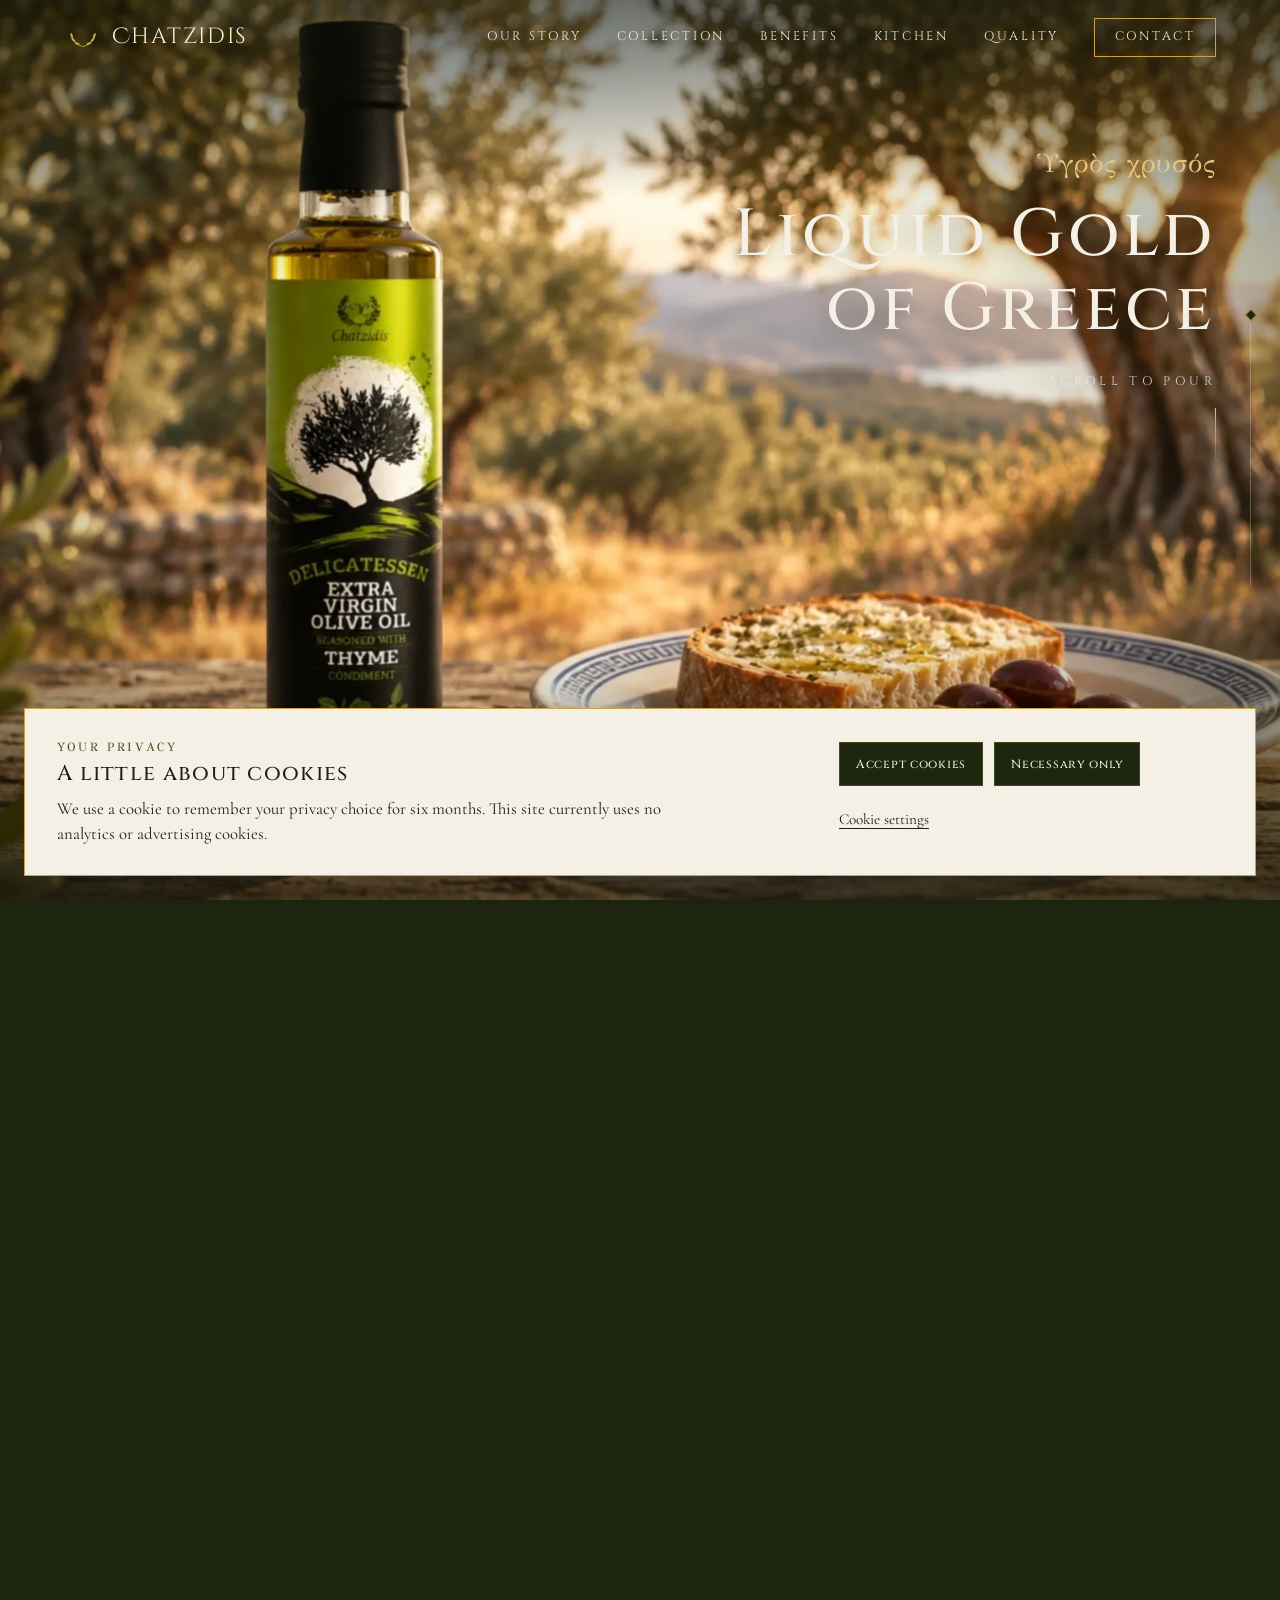
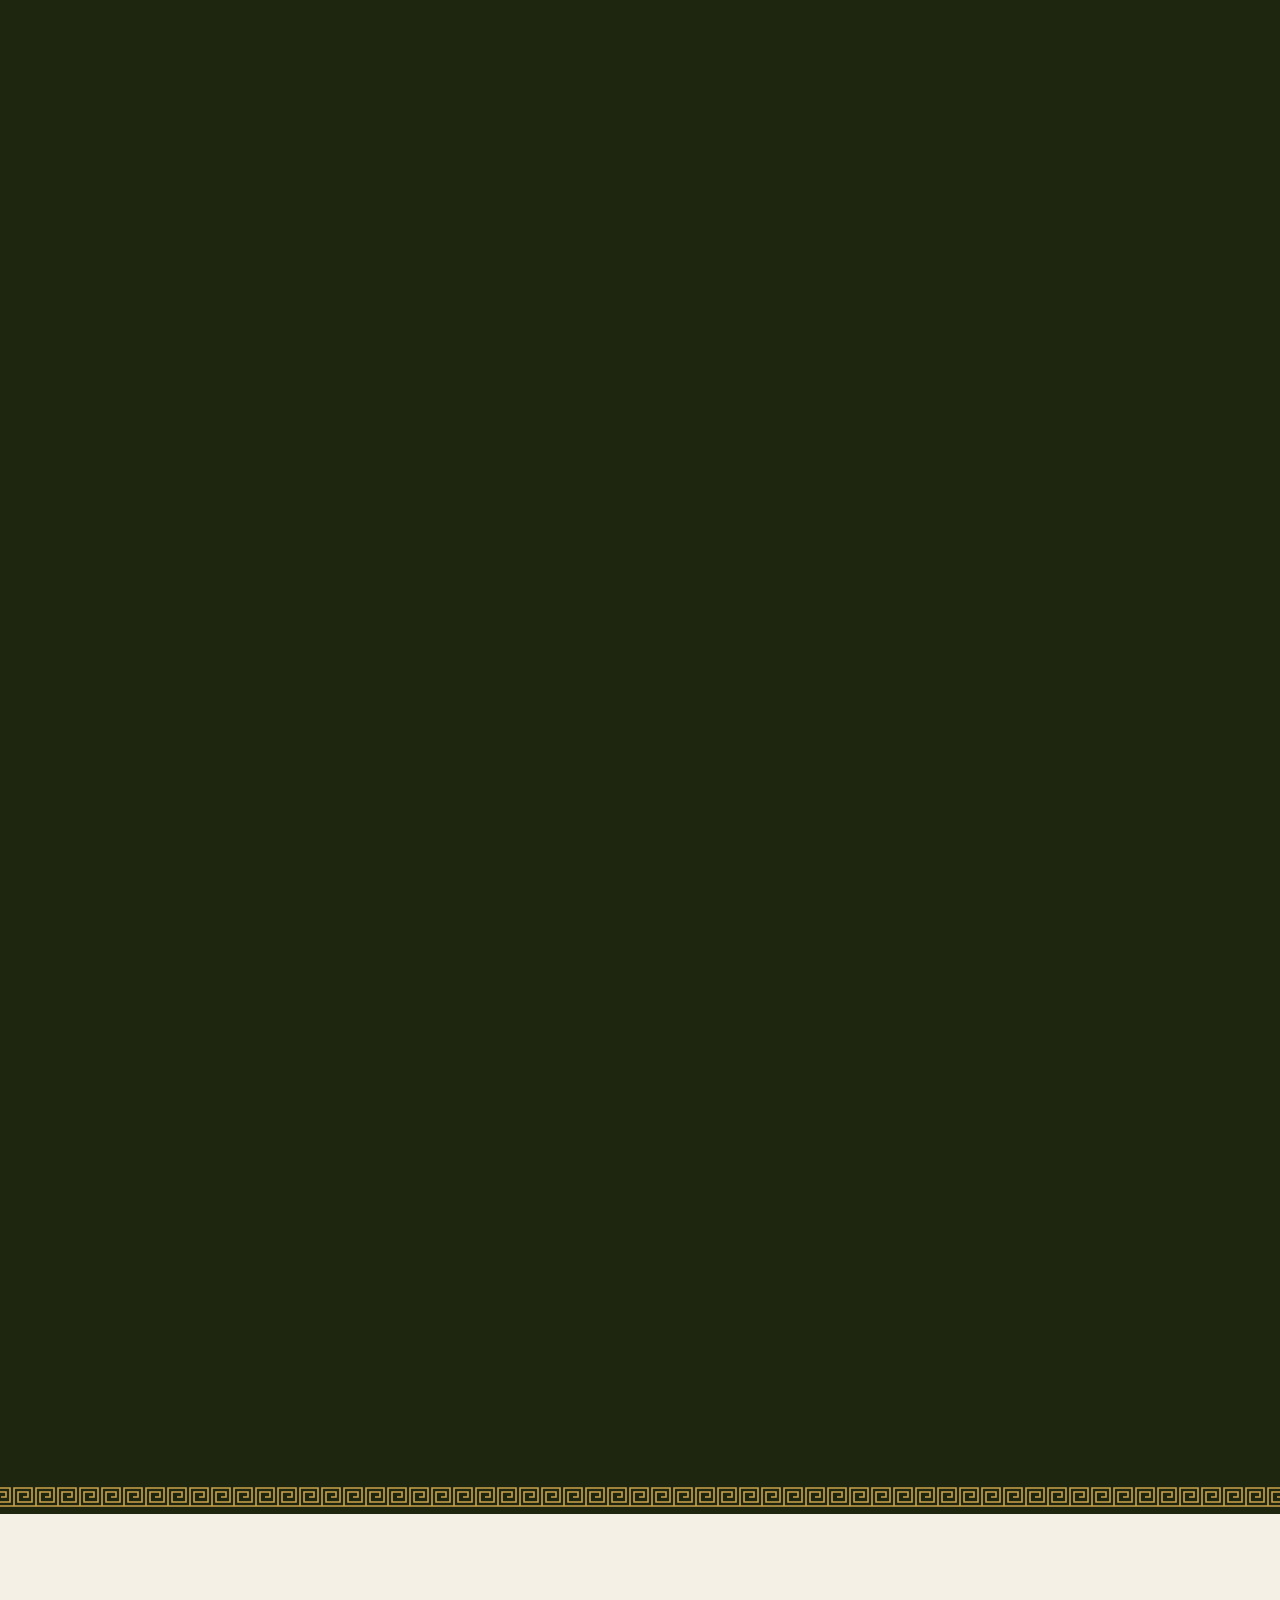
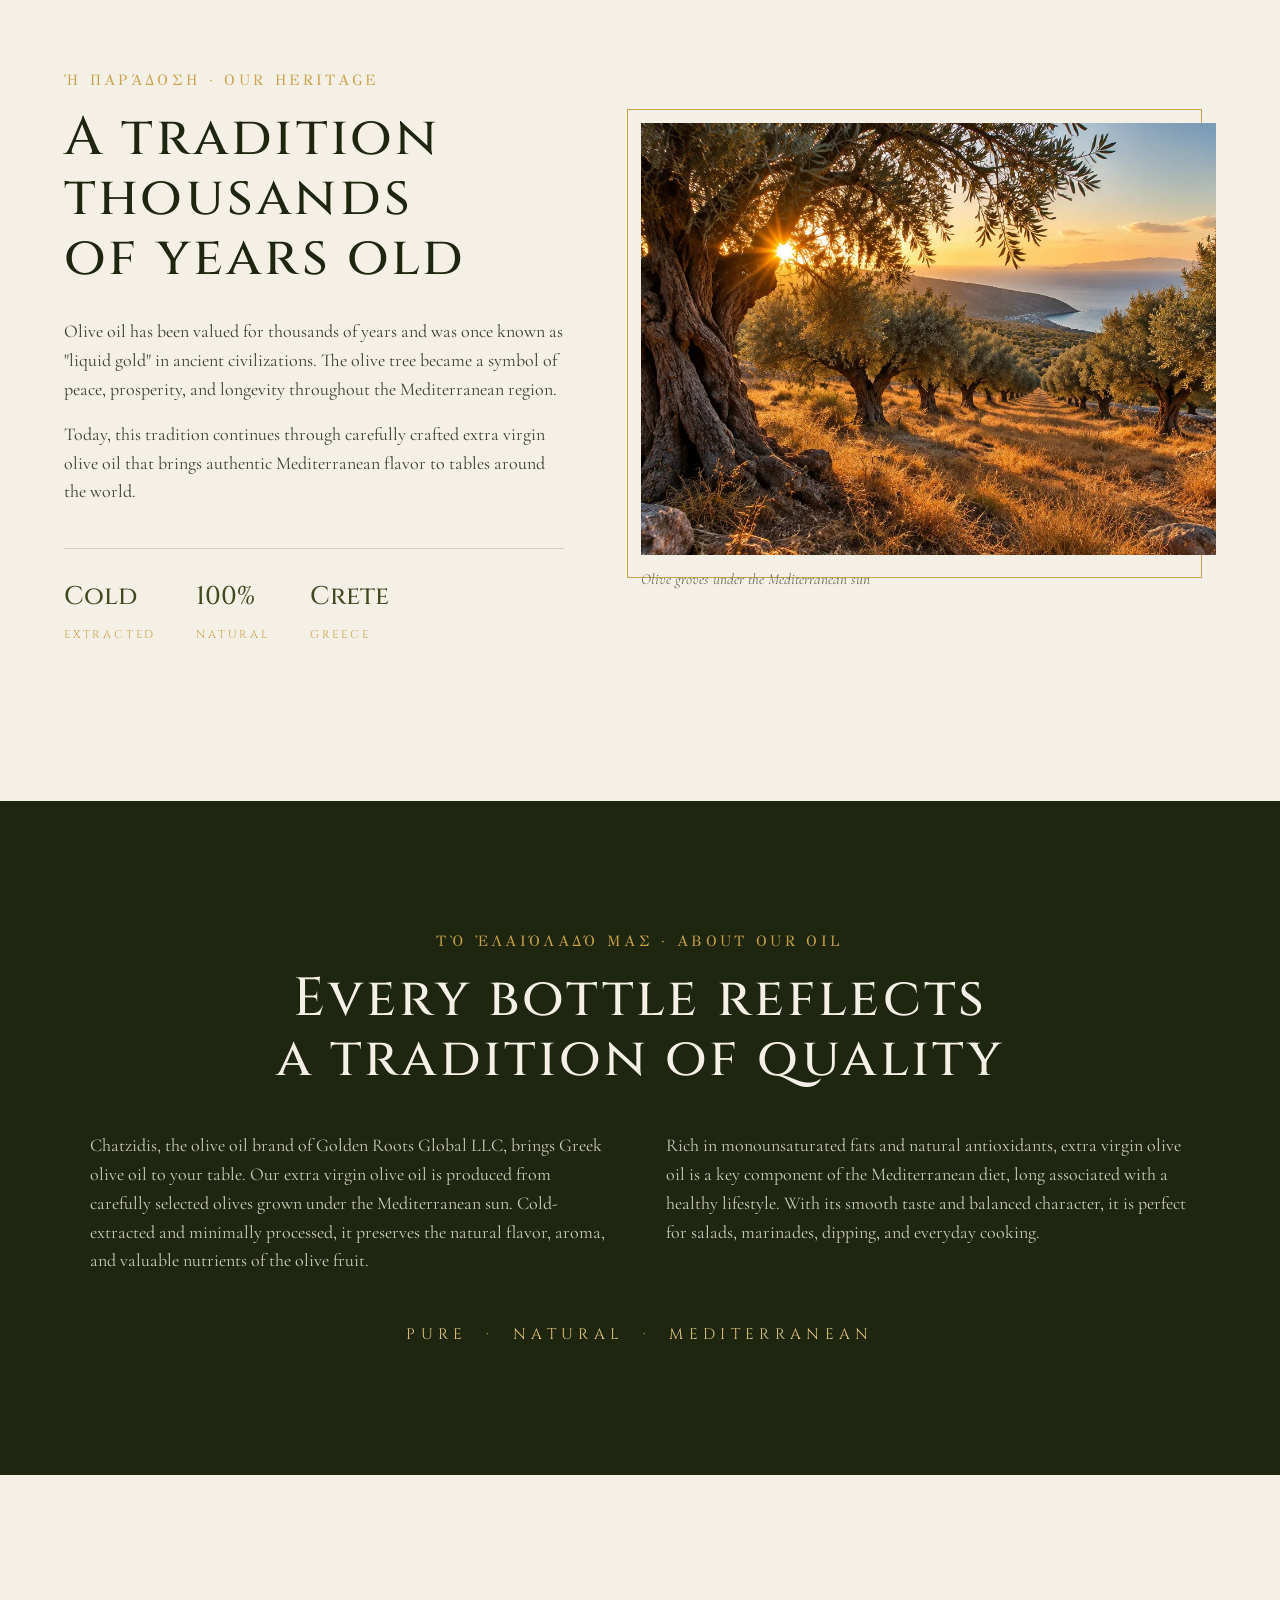
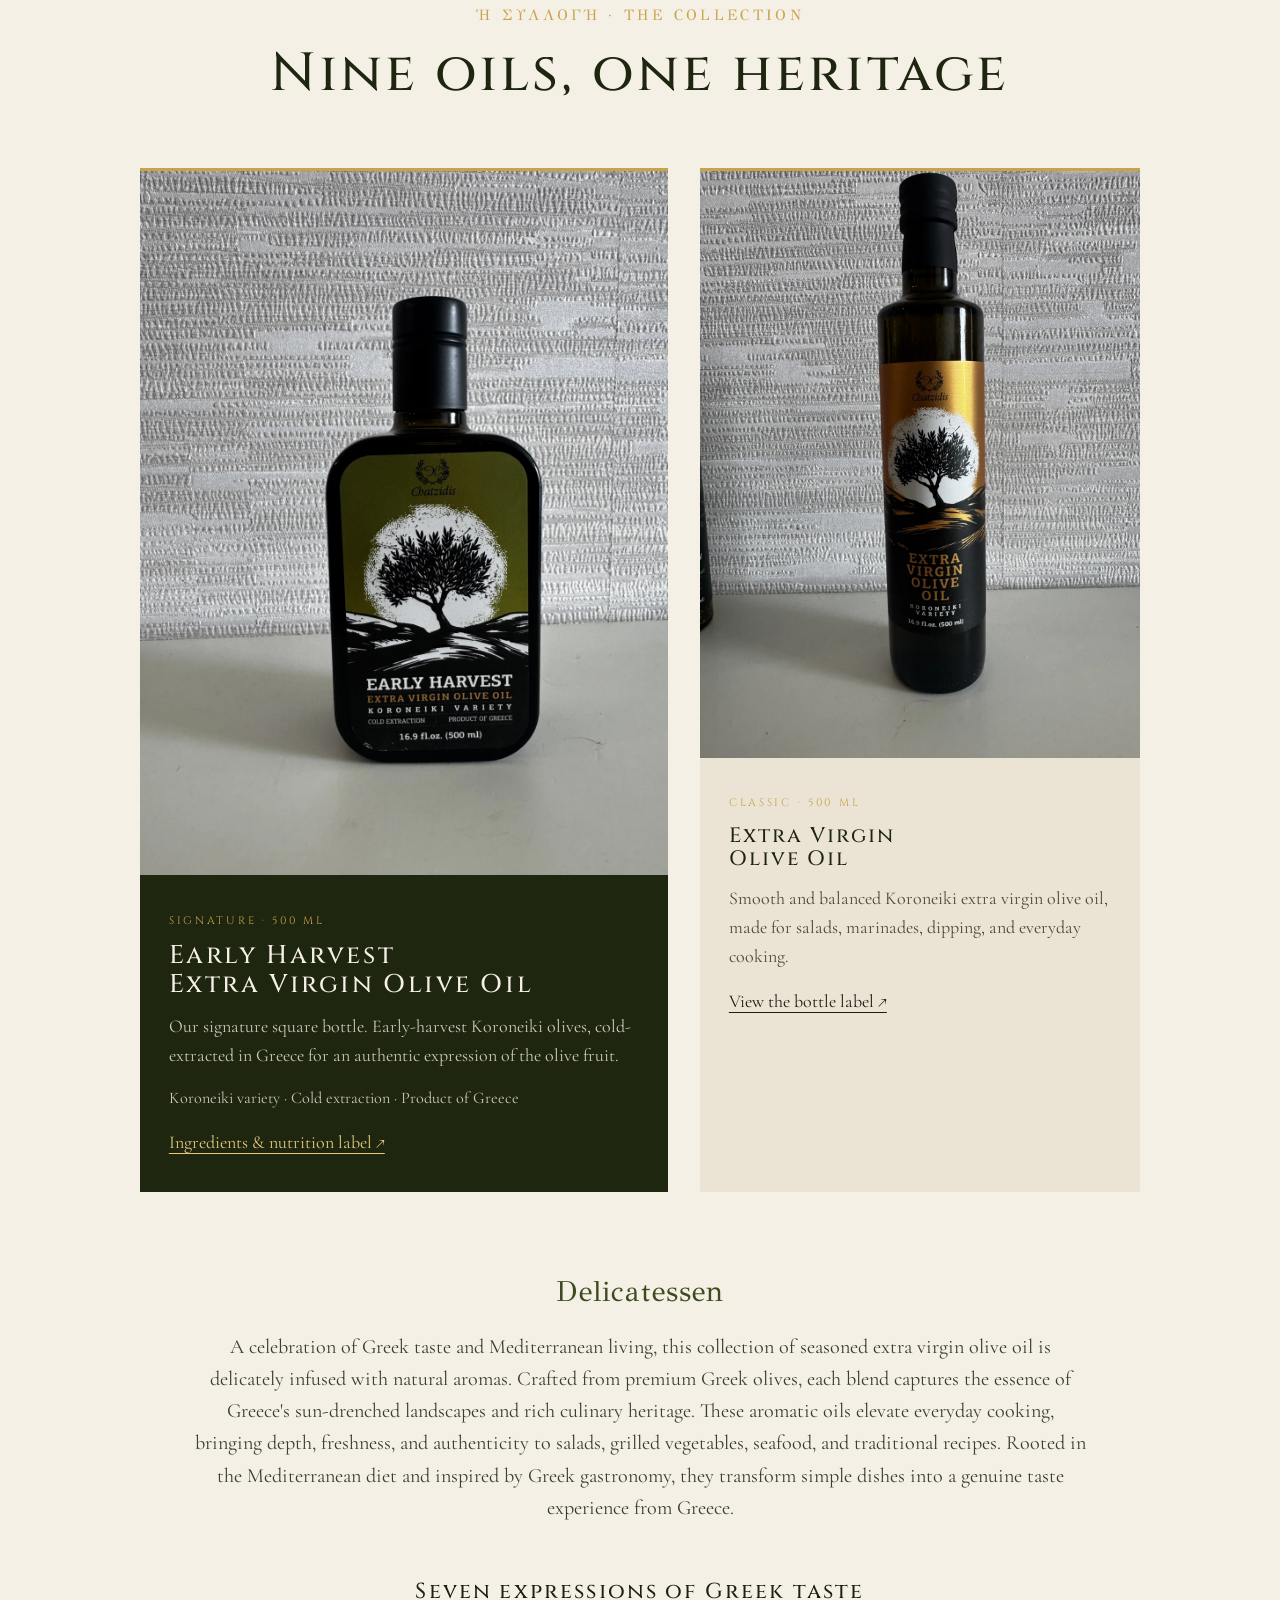
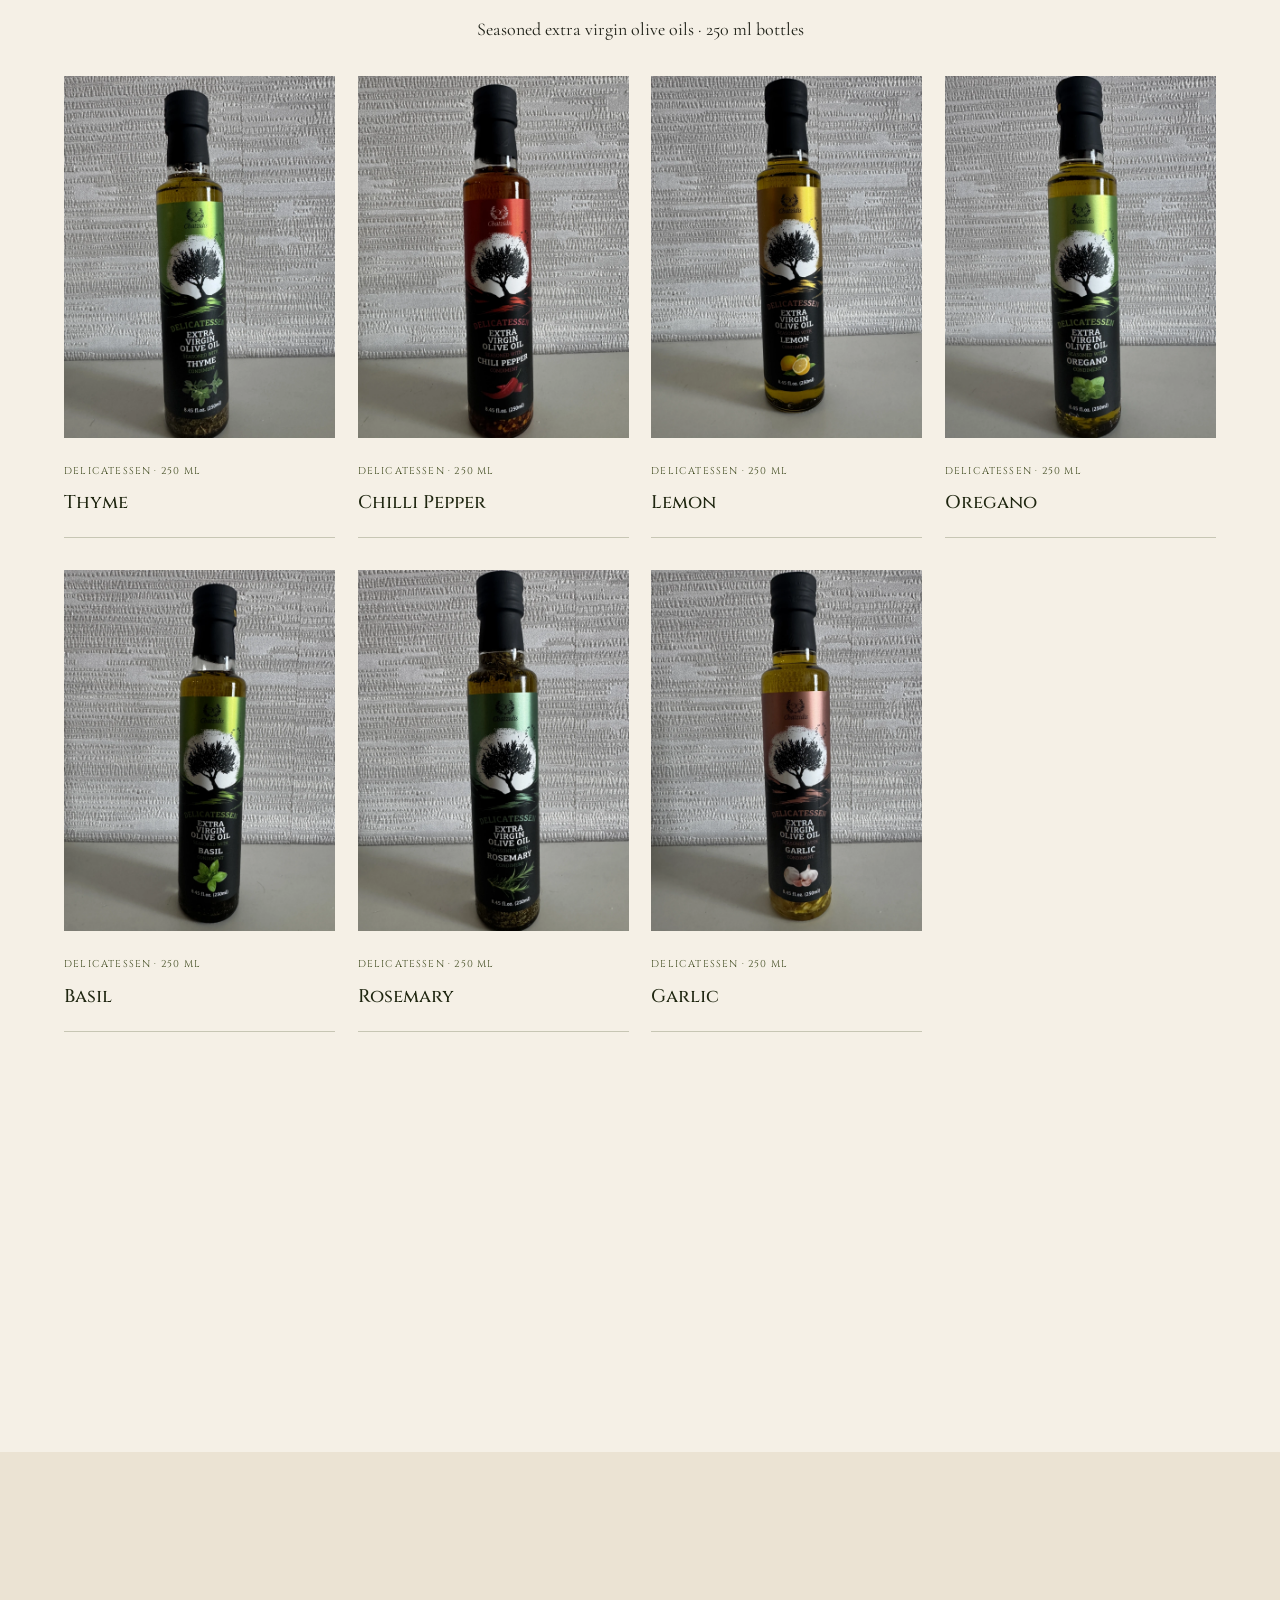
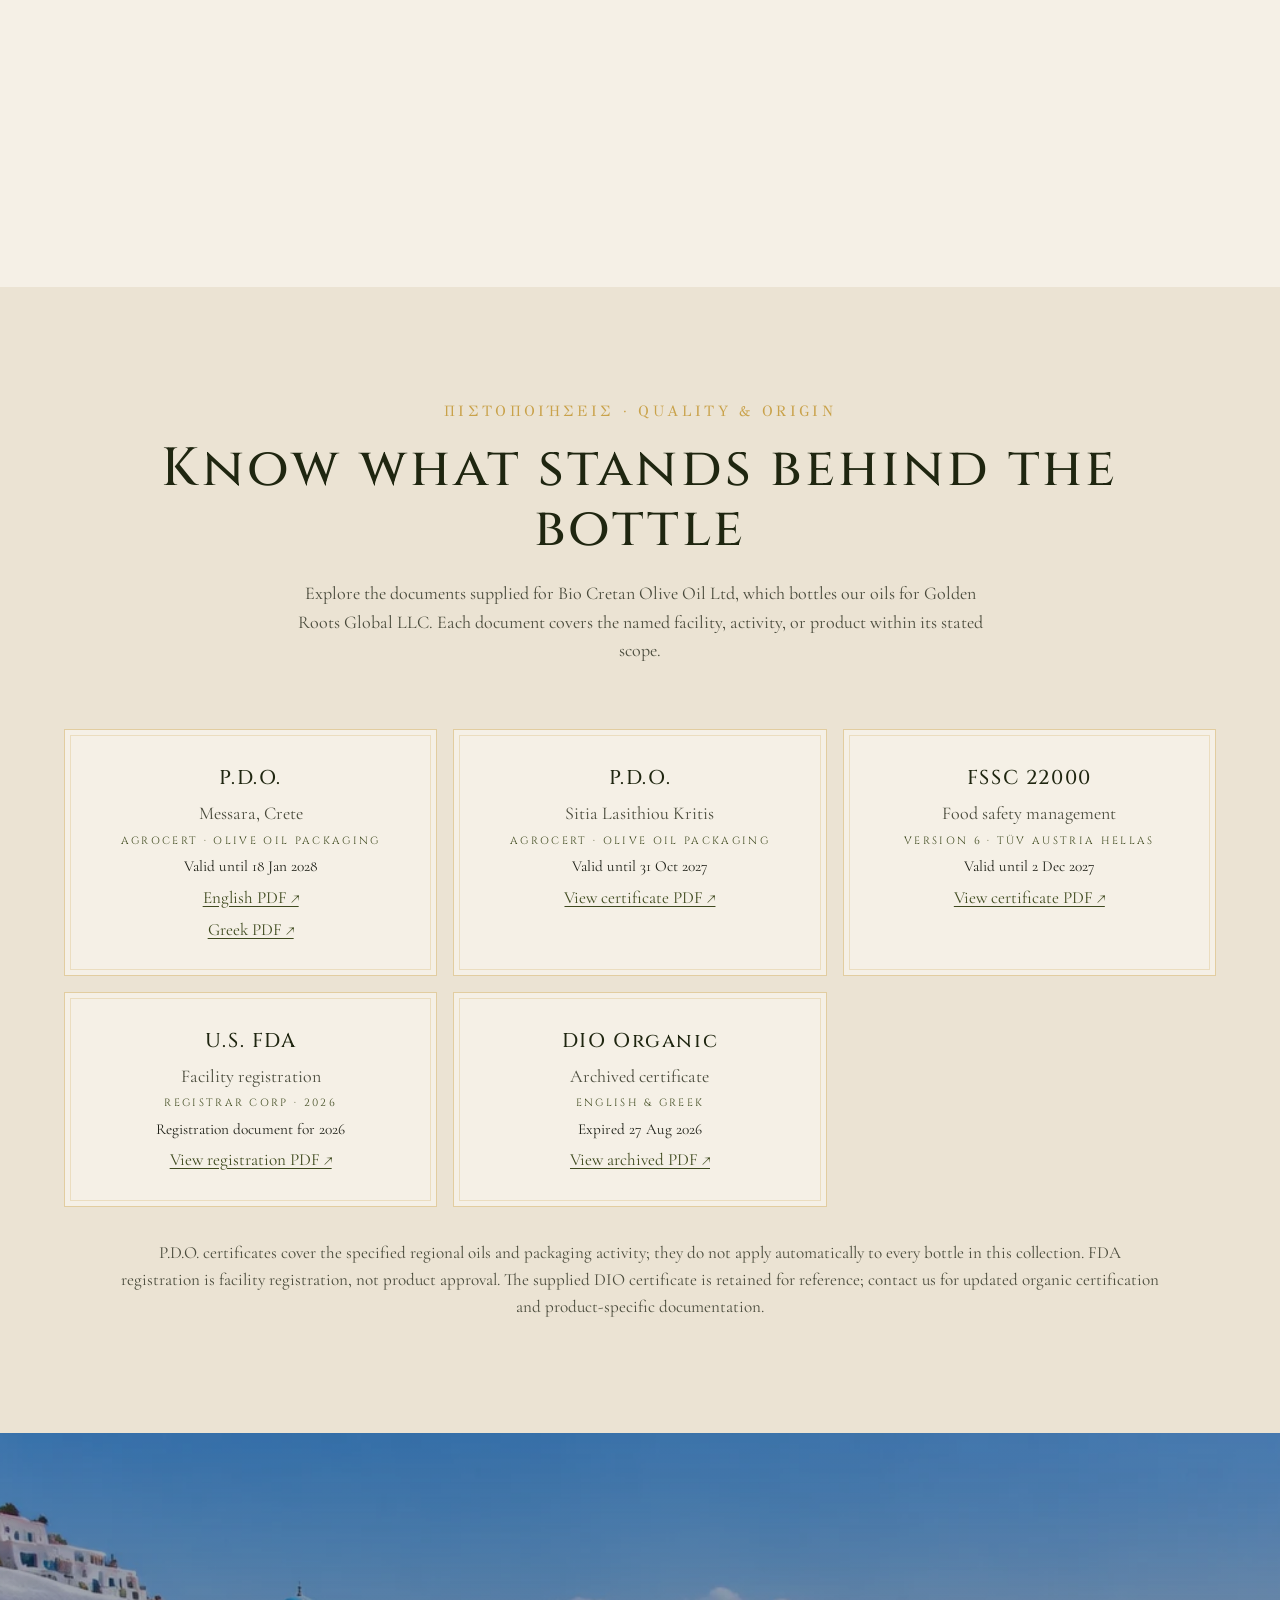
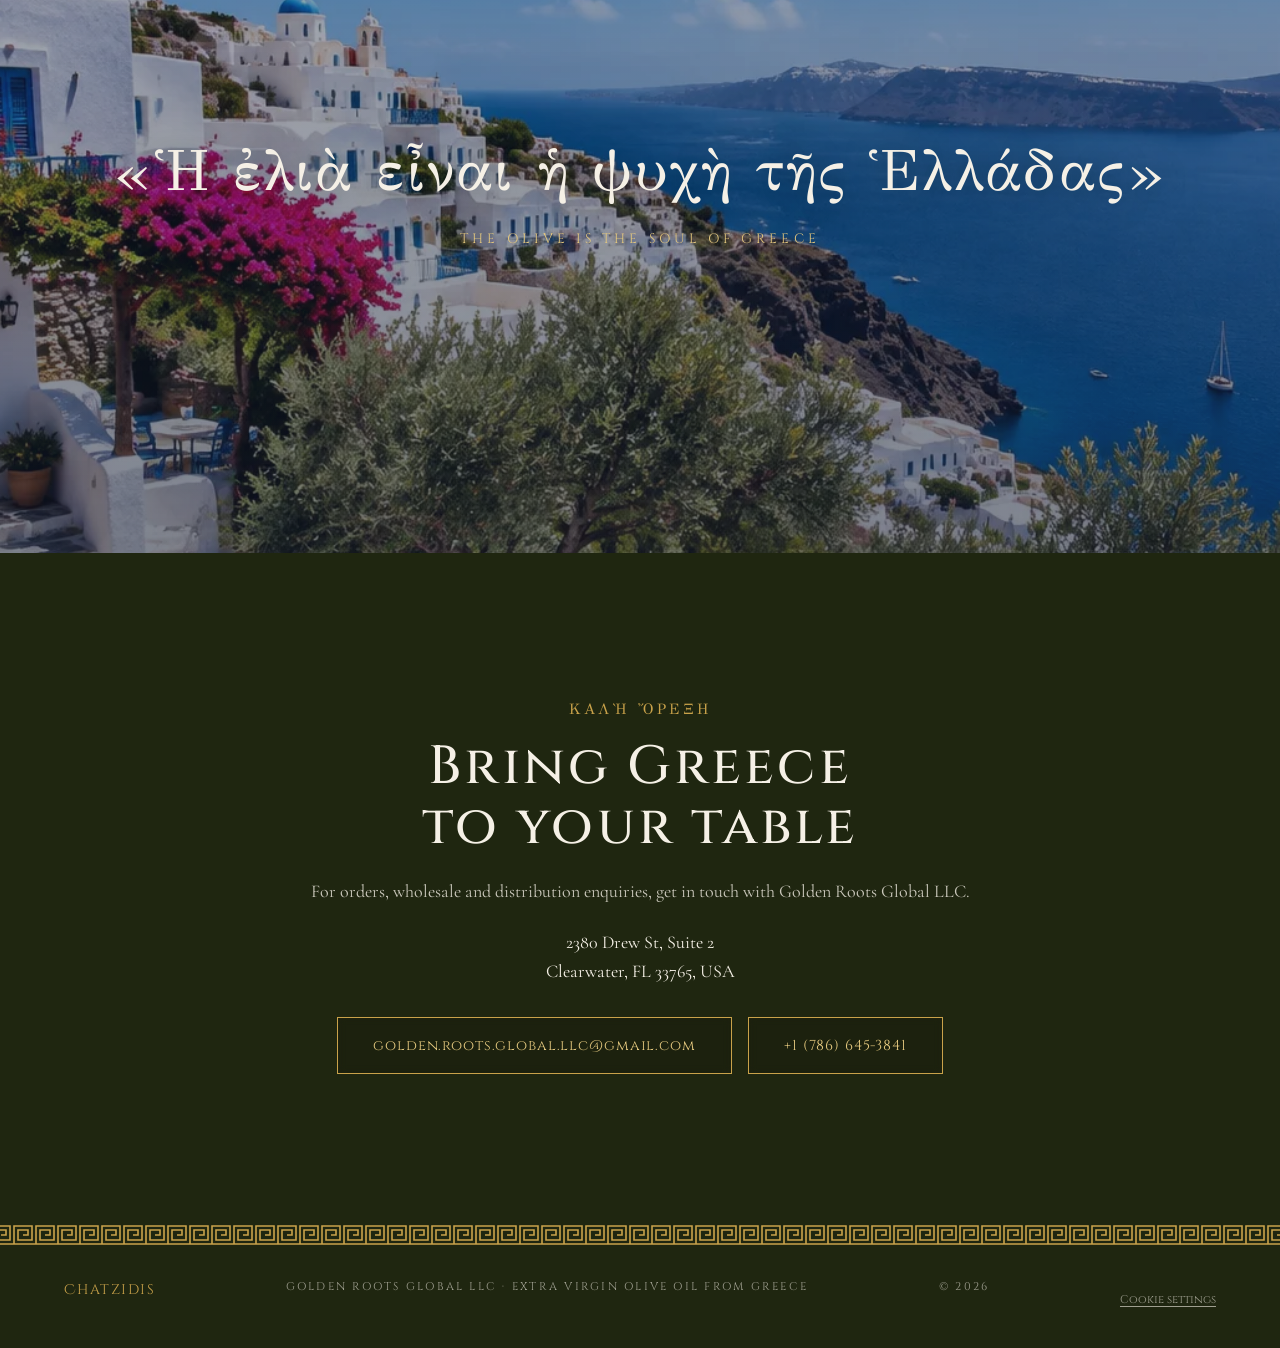
==== index.html @ 089d993b "Publish Chatzidis olive oil website" ====
<!DOCTYPE html>
<html lang="en">
<head>
  <meta charset="UTF-8" />
  <meta name="viewport" content="width=device-width, initial-scale=1" />
  <title>Chatzidis · Greek Extra Virgin Olive Oil</title>
  <meta name="description" content="Chatzidis extra virgin olive oil from Crete. Early harvest, classic and Delicatessen infused olive oils by Golden Roots Global LLC. Pure. Natural. Mediterranean." />
  <link rel="preconnect" href="https://fonts.googleapis.com" />
  <link rel="preconnect" href="https://fonts.gstatic.com" crossorigin />
  <link href="https://fonts.googleapis.com/css2?family=Cinzel:wght@400;500;600;700&family=Cinzel+Decorative:wght@400;700&family=Cormorant+Garamond:ital,wght@0,400;0,500;0,600;1,400;1,500&family=GFS+Didot&display=swap" rel="stylesheet" />
  <link rel="preload" as="image" href="assets/frames/frame_0001.webp" />
  <link rel="stylesheet" href="styles.css?v=20260929-cookies" />
</head>
<body>

  <header class="nav" id="nav">
    <a href="#top" class="brand">
      <svg class="laurel" viewBox="0 0 64 40" aria-hidden="true"><path d="M32 36c-9-2-18-9-20-22M32 36c9-2 18-9 20-22" fill="none" stroke="currentColor" stroke-width="1.4"/><g fill="currentColor"><ellipse cx="13" cy="18" rx="2" ry="4.5" transform="rotate(-20 13 18)"/><ellipse cx="16" cy="25" rx="2" ry="4.5" transform="rotate(-45 16 25)"/><ellipse cx="22" cy="31" rx="2" ry="4.5" transform="rotate(-65 22 31)"/><ellipse cx="51" cy="18" rx="2" ry="4.5" transform="rotate(20 51 18)"/><ellipse cx="48" cy="25" rx="2" ry="4.5" transform="rotate(45 48 25)"/><ellipse cx="42" cy="31" rx="2" ry="4.5" transform="rotate(65 42 31)"/></g></svg>
      <span>Chatzidis</span>
    </a>
    <nav class="nav-links">
      <a href="#story">Our Story</a>
      <a href="#collection">Collection</a>
      <a href="#benefits">Benefits</a>
      <a href="#kitchen">Kitchen</a>
      <a href="#certifications">Quality</a>
      <a href="#contact" class="nav-cta">Contact</a>
    </nav>
  </header>

  <main id="top">

    <!-- ============ SCROLL-SCRUBBED POUR ============ -->
    <section class="pour" id="pour">
      <div class="pour-sticky">
        <canvas id="pour-canvas" aria-label="Chatzidis olive oil being poured onto a plate in an olive grove"></canvas>
        <div class="pour-vignette"></div>

        <div class="beat beat-1" data-in="0" data-out="0.16">
          <p class="greek">Ὑγρὸς χρυσός</p>
          <h1>Liquid Gold<br/>of Greece</h1>
          <p class="sub">Scroll to pour</p>
          <span class="scroll-cue" aria-hidden="true"></span>
        </div>
        <div class="beat beat-2" data-in="0.22" data-out="0.42">
          <p class="numeral">I</p>
          <h2>Grown under the<br/>Mediterranean sun</h2>
        </div>
        <div class="beat beat-3" data-in="0.48" data-out="0.68">
          <p class="numeral">II</p>
          <h2>Cold-extracted,<br/>minimally processed</h2>
        </div>
        <div class="beat beat-4" data-in="0.76" data-out="1.01">
          <p class="numeral">III</p>
          <h2>Pure. Natural.<br/>Mediterranean.</h2>
          <a href="#collection" class="btn">Discover the Collection</a>
        </div>

        <div class="loader" id="loader"><span id="loader-bar"></span></div>
        <div class="progress-rail" aria-hidden="true"><span id="progress-dot"></span></div>
      </div>
    </section>

    <div class="meander-band" aria-hidden="true"></div>

    <!-- ============ STORY ============ -->
    <section class="story" id="story">
      <div class="story-text reveal">
        <p class="eyebrow">Ἡ παράδοση · Our Heritage</p>
        <h2>A tradition thousands<br/>of years old</h2>
        <p>Olive oil has been valued for thousands of years and was once known as "liquid gold" in ancient civilizations. The olive tree became a symbol of peace, prosperity, and longevity throughout the Mediterranean region.</p>
        <p>Today, this tradition continues through carefully crafted extra virgin olive oil that brings authentic Mediterranean flavor to tables around the world.</p>
        <div class="stats">
          <div><strong>Cold</strong><span>Extracted</span></div>
          <div><strong>100%</strong><span>Natural</span></div>
          <div><strong>Crete</strong><span>Greece</span></div>
        </div>
      </div>
      <figure class="story-img reveal">
        <img src="assets/img/grove.webp" alt="Ancient Greek olive grove at golden hour" loading="lazy" />
        <figcaption>Olive groves under the Mediterranean sun</figcaption>
      </figure>
    </section>

    <!-- ============ ABOUT THE OIL ============ -->
    <section class="about">
      <div class="about-inner reveal">
        <p class="eyebrow">Τὸ ἐλαιόλαδό μας · About Our Oil</p>
        <h2>Every bottle reflects<br/>a tradition of quality</h2>
        <div class="about-cols">
          <p>Chatzidis, the olive oil brand of Golden Roots Global LLC, brings Greek olive oil to your table. Our extra virgin olive oil is produced from carefully selected olives grown under the Mediterranean sun. Cold-extracted and minimally processed, it preserves the natural flavor, aroma, and valuable nutrients of the olive fruit.</p>
          <p>Rich in monounsaturated fats and natural antioxidants, extra virgin olive oil is a key component of the Mediterranean diet, long associated with a healthy lifestyle. With its smooth taste and balanced character, it is perfect for salads, marinades, dipping, and everyday cooking.</p>
        </div>
        <p class="motto">Pure <span>·</span> Natural <span>·</span> Mediterranean</p>
      </div>
    </section>

    <!-- ============ COLLECTION ============ -->
    <section class="collection" id="collection">
      <header class="section-head reveal">
        <p class="eyebrow">Ἡ συλλογή · The Collection</p>
        <h2>Nine oils, one heritage</h2>
      </header>

      <div class="range">
        <article class="range-item range-feature reveal">
          <a class="range-img" href="assets/products/early-harvest.webp" target="_blank" rel="noopener" aria-label="View Early Harvest bottle photo">
            <img src="assets/products/early-harvest.webp" alt="Chatzidis Early Harvest extra virgin olive oil in its square 500 ml bottle" width="1200" height="1600" loading="lazy" />
          </a>
          <div class="range-body">
            <span class="tag">Signature · 500 ml</span>
            <h3>Early Harvest<br/>Extra Virgin Olive Oil</h3>
            <p>Our signature square bottle. Early-harvest Koroneiki olives, cold-extracted in Greece for an authentic expression of the olive fruit.</p>
            <p class="product-spec">Koroneiki variety · Cold extraction · Product of Greece</p>
            <a class="text-link" href="assets/products/early-harvest-label.webp" target="_blank" rel="noopener">Ingredients &amp; nutrition label ↗</a>
          </div>
        </article>
        <article class="range-item reveal">
          <a class="range-img" href="assets/products/classic.webp" target="_blank" rel="noopener" aria-label="View Classic extra virgin olive oil bottle photo">
            <img src="assets/products/classic.webp" alt="Chatzidis Classic Koroneiki extra virgin olive oil, 500 ml" width="1200" height="1600" loading="lazy" />
          </a>
          <div class="range-body">
            <span class="tag">Classic · 500 ml</span>
            <h3>Extra Virgin<br/>Olive Oil</h3>
            <p>Smooth and balanced Koroneiki extra virgin olive oil, made for salads, marinades, dipping, and everyday cooking.</p>
            <a class="text-link" href="assets/products/classic-label.webp" target="_blank" rel="noopener">View the bottle label ↗</a>
          </div>
        </article>
      </div>

      <div class="deli reveal">
        <p class="greek">Delicatessen</p>
        <p>A celebration of Greek taste and Mediterranean living, this collection of seasoned extra virgin olive oil is delicately infused with natural aromas. Crafted from premium Greek olives, each blend captures the essence of Greece's sun-drenched landscapes and rich culinary heritage. These aromatic oils elevate everyday cooking, bringing depth, freshness, and authenticity to salads, grilled vegetables, seafood, and traditional recipes. Rooted in the Mediterranean diet and inspired by Greek gastronomy, they transform simple dishes into a genuine taste experience from Greece.</p>
      </div>
      <div class="flavour-head reveal" id="delicatessen">
        <h3>Seven expressions of Greek taste</h3>
        <p>Seasoned extra virgin olive oils · 250 ml bottles</p>
      </div>
      <div class="flavour-grid">
        <article class="flavour-card reveal">
          <a href="assets/products/thyme.webp" target="_blank" rel="noopener" aria-label="View Chatzidis Thyme bottle photo"><img src="assets/products/thyme.webp" alt="Chatzidis Delicatessen extra virgin olive oil seasoned with thyme, 250 ml" width="1200" height="1600" loading="lazy" /></a>
          <div><span class="tag">Delicatessen · 250 ml</span><h4>Thyme</h4></div>
        </article>
        <article class="flavour-card reveal">
          <a href="assets/products/chilli-pepper.webp" target="_blank" rel="noopener" aria-label="View Chatzidis Chilli Pepper bottle photo"><img src="assets/products/chilli-pepper.webp" alt="Chatzidis Delicatessen extra virgin olive oil seasoned with chilli pepper, 250 ml" width="1200" height="1600" loading="lazy" /></a>
          <div><span class="tag">Delicatessen · 250 ml</span><h4>Chilli Pepper</h4></div>
        </article>
        <article class="flavour-card reveal">
          <a href="assets/products/lemon.webp" target="_blank" rel="noopener" aria-label="View Chatzidis Lemon bottle photo"><img src="assets/products/lemon.webp" alt="Chatzidis Delicatessen extra virgin olive oil seasoned with lemon, 250 ml" width="1200" height="1600" loading="lazy" /></a>
          <div><span class="tag">Delicatessen · 250 ml</span><h4>Lemon</h4></div>
        </article>
        <article class="flavour-card reveal">
          <a href="assets/products/oregano.webp" target="_blank" rel="noopener" aria-label="View Chatzidis Oregano bottle photo"><img src="assets/products/oregano.webp" alt="Chatzidis Delicatessen extra virgin olive oil seasoned with oregano, 250 ml" width="1200" height="1600" loading="lazy" /></a>
          <div><span class="tag">Delicatessen · 250 ml</span><h4>Oregano</h4></div>
        </article>
        <article class="flavour-card reveal">
          <a href="assets/products/basil.webp" target="_blank" rel="noopener" aria-label="View Chatzidis Basil bottle photo"><img src="assets/products/basil.webp" alt="Chatzidis Delicatessen extra virgin olive oil seasoned with basil, 250 ml" width="1200" height="1600" loading="lazy" /></a>
          <div><span class="tag">Delicatessen · 250 ml</span><h4>Basil</h4></div>
        </article>
        <article class="flavour-card reveal">
          <a href="assets/products/rosemary.webp" target="_blank" rel="noopener" aria-label="View Chatzidis Rosemary bottle photo"><img src="assets/products/rosemary.webp" alt="Chatzidis Delicatessen extra virgin olive oil seasoned with rosemary, 250 ml" width="1200" height="1600" loading="lazy" /></a>
          <div><span class="tag">Delicatessen · 250 ml</span><h4>Rosemary</h4></div>
        </article>
        <article class="flavour-card reveal">
          <a href="assets/products/garlic.webp" target="_blank" rel="noopener" aria-label="View Chatzidis Garlic bottle photo"><img src="assets/products/garlic.webp" alt="Chatzidis Delicatessen extra virgin olive oil seasoned with garlic, 250 ml" width="1200" height="1600" loading="lazy" /></a>
          <div><span class="tag">Delicatessen · 250 ml</span><h4>Garlic</h4></div>
        </article>
      </div>
      <p class="collection-note reveal">Explore the bottle photos for a closer look, or <a class="text-link" href="#contact">contact us for orders and availability</a>. <a class="text-link" href="assets/products/delicatessen-label.webp" target="_blank" rel="noopener">View a Delicatessen back label ↗</a></p>
      <div class="bottle-details reveal">
        <div><h3>Pure olive oil</h3><p>Our Early Harvest bottle contains 100% extra virgin olive oil, obtained directly from olives and solely by mechanical means.</p></div>
        <div><h3>Keep its character</h3><p>Store in a cool, dark place. Do not refrigerate. See each bottle for its ingredients, nutrition information, lot number, and best-before date.</p></div>
      </div>
    </section>

    <!-- ============ BENEFITS / PILLARS ============ -->
    <section class="craft" id="benefits">
      <header class="section-head reveal">
        <p class="eyebrow">Τὰ ὀφέλη · Benefits</p>
        <h2>One of nature's most valued foods</h2>
        <p class="section-intro">Celebrated for both its exceptional taste and nutritional qualities, extra virgin olive oil is naturally rich in monounsaturated fats, antioxidants, and polyphenols.</p>
      </header>
      <div class="pillars">
        <article class="pillar reveal">
          <div class="pillar-cap"></div>
          <img src="assets/img/harvest.webp" alt="Hands harvesting olives into a woven basket" loading="lazy" />
          <div class="pillar-body">
            <span class="numeral">Α</span>
            <h3>Rich in Polyphenols</h3>
            <p>Polyphenols are natural antioxidants found in olives. They protect the oil's freshness, flavor, and stability, and give high-quality extra virgin olive oil its distinctive taste.</p>
          </div>
        </article>
        <article class="pillar reveal">
          <div class="pillar-cap"></div>
          <img src="assets/img/thyme.webp" alt="Sprigs of wild Greek thyme on marble" loading="lazy" />
          <div class="pillar-body">
            <span class="numeral">Β</span>
            <h3>Crafted by Nature</h3>
            <p>From carefully selected olives to gentle extraction methods, every bottle reflects the harmony of tradition, craftsmanship, and nature. The result is exceptional flavor in every drop.</p>
          </div>
        </article>
        <article class="pillar reveal">
          <div class="pillar-cap"></div>
          <img src="assets/img/table.webp" alt="Greek table with salad, bread and olive oil overlooking the sea" loading="lazy" />
          <div class="pillar-body">
            <span class="numeral">Γ</span>
            <h3>Part of Everyday Life</h3>
            <p>A cornerstone of the Mediterranean lifestyle and a balanced diet, versatile enough for salads, vegetables, marinades, dipping, and everyday cooking.</p>
          </div>
        </article>
      </div>
    </section>

    <!-- ============ KITCHEN ============ -->
    <section class="kitchen" id="kitchen">
      <div class="kitchen-col reveal">
        <p class="eyebrow">Στὴν κουζίνα · In the Kitchen</p>
        <h2>Made for frying, too</h2>
        <p>Extra virgin olive oil brings Mediterranean flavour to the pan as well as the table. Use the cooking guide below as a starting point, adjusting the heat to your recipe and ingredients. Avoid overheating or letting the oil smoke.</p>
        <table class="temps">
          <thead><tr><th>Heat</th><th>Temperature</th><th>Best for</th></tr></thead>
          <tbody>
            <tr><td>Medium</td><td>130–145 °C</td><td>Foods high in water: vegetables, potatoes, fruit</td></tr>
            <tr><td>Hot</td><td>155–170 °C</td><td>Foods coated in batter, flour or breadcrumbs</td></tr>
            <tr><td>Very hot</td><td>175–190 °C</td><td>Small, quick-fried foods: small fish, croquettes</td></tr>
          </tbody>
        </table>
        <ul class="tips">
          <li>Always add food to hot oil; cold oil gets soaked up.</li>
          <li>Use plenty of oil when deep frying for even cooking.</li>
          <li>Don't mix olive oil with other fats.</li>
        </ul>
      </div>
      <div class="kitchen-col reveal">
        <p class="eyebrow">Κρητικὴ διατροφή · The Cretan Diet</p>
        <h2>The Mediterranean table</h2>
        <p>The traditional Cretan table is simple, seasonal, and full of flavour. At its heart is olive oil, alongside bread and grains, pulses, vegetables and fruit, with cheese and fish in modest amounts.</p>
        <ul class="tips">
          <li>Use olive oil as your main fat.</li>
          <li>Build meals around vegetables, fruit, grains, beans, nuts and seeds.</li>
          <li>Choose fresh, seasonal, minimally processed food.</li>
          <li>Enjoy cheese and yoghurt daily in modest amounts, and fish and poultry weekly.</li>
          <li>Finish with fresh fruit.</li>
        </ul>
      </div>
    </section>

    <!-- ============ CERTIFICATIONS ============ -->
    <section class="certs" id="certifications">
      <header class="section-head reveal">
        <p class="eyebrow">Πιστοποιήσεις · Quality &amp; Origin</p>
        <h2>Know what stands behind the bottle</h2>
        <p class="section-intro">Explore the documents supplied for Bio Cretan Olive Oil Ltd, which bottles our oils for Golden Roots Global LLC. Each document covers the named facility, activity, or product within its stated scope.</p>
      </header>
      <ul class="cert-list reveal">
        <li><strong>P.D.O.</strong><span>Messara, Crete</span><em>AGROCERT · Olive oil packaging</em><small>Valid until 18 Jan 2028</small><a href="assets/certificates/agrocert-messara-en.pdf" target="_blank" rel="noopener">English PDF ↗</a><a href="assets/certificates/agrocert-messara-el.pdf" target="_blank" rel="noopener">Greek PDF ↗</a></li>
        <li><strong>P.D.O.</strong><span>Sitia Lasithiou Kritis</span><em>AGROCERT · Olive oil packaging</em><small>Valid until 31 Oct 2027</small><a href="assets/certificates/agrocert-sitia-en.pdf" target="_blank" rel="noopener">View certificate PDF ↗</a></li>
        <li><strong>FSSC 22000</strong><span>Food safety management</span><em>Version 6 · TÜV Austria Hellas</em><small>Valid until 2 Dec 2027</small><a href="assets/certificates/fssc-22000-v6.pdf" target="_blank" rel="noopener">View certificate PDF ↗</a></li>
        <li><strong>U.S. FDA</strong><span>Facility registration</span><em>Registrar Corp · 2026</em><small>Registration document for 2026</small><a href="assets/certificates/fda-registration-2026.pdf" target="_blank" rel="noopener">View registration PDF ↗</a></li>
        <li><strong>DIO Organic</strong><span>Archived certificate</span><em>English &amp; Greek</em><small>Expired 27 Aug 2026</small><a href="assets/certificates/dio-organic-2025-2026.pdf" target="_blank" rel="noopener">View archived PDF ↗</a></li>
      </ul>
      <p class="cert-note">P.D.O. certificates cover the specified regional oils and packaging activity; they do not apply automatically to every bottle in this collection. FDA registration is facility registration, not product approval. The supplied DIO certificate is retained for reference; contact us for updated organic certification and product-specific documentation.</p>
    </section>

    <!-- ============ QUOTE BANNER ============ -->
    <section class="banner">
      <div class="banner-bg" style="background-image:url('assets/img/village.webp')"></div>
      <blockquote class="reveal">
        <p class="greek">«Ἡ ἐλιὰ εἶναι ἡ ψυχὴ τῆς Ἑλλάδας»</p>
        <p>The olive is the soul of Greece</p>
      </blockquote>
    </section>

    <!-- ============ CONTACT ============ -->
    <section class="visit" id="contact">
      <div class="visit-inner reveal">
        <p class="eyebrow">Καλὴ ὄρεξη</p>
        <h2>Bring Greece<br/>to your table</h2>
        <p>For orders, wholesale and distribution enquiries, get in touch with Golden Roots Global LLC.</p>
        <address class="business-address">2380 Drew St, Suite 2<br/>Clearwater, FL 33765, USA</address>
        <div class="contact-links">
          <a href="mailto:golden.roots.global.llc@gmail.com" class="btn">golden.roots.global.llc@gmail.com</a>
          <a href="tel:+17866453841" class="btn">+1 (786) 645-3841</a>
        </div>
      </div>
    </section>

    <div class="meander-band" aria-hidden="true"></div>
  </main>

  <footer class="footer">
    <span class="brand-foot">Chatzidis</span>
    <span>Golden Roots Global LLC · Extra Virgin Olive Oil from Greece</span>
    <span>© 2026</span>
    <button type="button" class="cookie-settings-link" data-cookie-settings hidden>Cookie settings</button>
  </footer>

  <section class="cookie-banner" id="cookie-banner" aria-labelledby="cookie-title" hidden>
    <div>
      <p class="eyebrow">Your privacy</p>
      <h2 id="cookie-title">A little about cookies</h2>
      <p>We use a cookie to remember your privacy choice for six months. This site currently uses no analytics or advertising cookies.</p>
    </div>
    <div class="cookie-actions">
      <button type="button" class="cookie-button" data-cookie-choice="accepted">Accept cookies</button>
      <button type="button" class="cookie-button" data-cookie-choice="necessary">Necessary only</button>
      <button type="button" class="cookie-settings-link" data-cookie-settings>Cookie settings</button>
    </div>
  </section>

  <dialog class="cookie-dialog" id="cookie-dialog" aria-labelledby="cookie-dialog-title" aria-describedby="cookie-description">
    <form method="dialog">
      <button class="cookie-close" aria-label="Close cookie settings" autofocus>×</button>
    </form>
    <p class="eyebrow">Your privacy</p>
    <h2 id="cookie-dialog-title">Cookie settings</h2>
    <p id="cookie-description">Choose how cookies are used on this browser. You can revisit these settings from the footer at any time.</p>
    <div class="cookie-category">
      <h3>Necessary <span>Always active</span></h3>
      <p>The <code>chatzidis_consent</code> cookie stores your choice for 180 days. It does not contain your name or contact details and is not used to track you.</p>
    </div>
    <div class="cookie-category">
      <h3>Analytics &amp; advertising <span>Not used</span></h3>
      <p>No optional cookies are currently installed. Both choices below save only your privacy preference. If optional cookies are introduced, we will ask for your consent again.</p>
    </div>
    <div class="cookie-actions">
      <button type="button" class="cookie-button" data-cookie-choice="accepted">Accept cookies</button>
      <button type="button" class="cookie-button" data-cookie-choice="necessary">Necessary only</button>
    </div>
  </dialog>

  <script src="cookies.js"></script>
  <script src="main.js"></script>
</body>
</html>
---- styles.css ----
:root {
  --marble: #f5f0e6;
  --marble-2: #ebe3d3;
  --ink: #1d1f16;
  --olive: #3f4a1f;
  --olive-deep: #1f2610;
  --leaf: #8fae3b;
  --gold: #c9a24a;
  --gold-soft: #e3c77e;
  --aegean: #1f4e79;
  --terracotta: #b5623c;

  --display: "Cinzel", "Trajan Pro", serif;
  --deco: "Cinzel Decorative", "Cinzel", serif;
  --greek: "GFS Didot", "Cormorant Garamond", serif;
  --body: "Cormorant Garamond", Georgia, serif;

  --gutter: clamp(16px, 5vw, 72px);
}

* { box-sizing: border-box; margin: 0; padding: 0; }
html { scroll-behavior: smooth; }
body {
  background: var(--marble);
  color: var(--ink);
  font-family: var(--body);
  font-size: clamp(18px, 1.25vw, 21px);
  line-height: 1.6;
  overflow-x: hidden;
  -webkit-font-smoothing: antialiased;
}
img { display: block; max-width: 100%; }
a { color: inherit; text-decoration: none; }

h1, h2, h3 { font-family: var(--display); font-weight: 500; letter-spacing: .06em; line-height: 1.12; }
h2 { font-size: clamp(2rem, 4.2vw, 3.6rem); }
h3 { font-size: 1.35rem; letter-spacing: .1em; }
.greek { font-family: var(--greek); letter-spacing: .04em; }
.eyebrow {
  font-family: var(--greek);
  font-size: .95rem;
  letter-spacing: .22em;
  text-transform: uppercase;
  color: var(--gold);
  margin-bottom: 1rem;
}
.numeral { font-family: var(--display); color: var(--gold); letter-spacing: .3em; }

.btn {
  display: inline-block;
  font-family: var(--display);
  font-size: .85rem;
  letter-spacing: .25em;
  text-transform: uppercase;
  padding: 1rem 2.2rem;
  border: 1px solid var(--gold);
  color: var(--gold-soft);
  background: rgba(20, 22, 10, .25);
  backdrop-filter: blur(4px);
  transition: background .4s, color .4s;
}
.btn:hover { background: var(--gold); color: var(--olive-deep); }
.btn-dark { color: var(--olive-deep); background: transparent; border-color: var(--olive); }
.btn-dark:hover { background: var(--olive); color: var(--marble); }

/* ---------- Nav ---------- */
.nav {
  position: fixed; inset: 0 0 auto 0; z-index: 50;
  display: flex; align-items: center; justify-content: space-between;
  padding: 1.1rem var(--gutter);
  color: var(--marble);
  transition: background .5s, color .5s, padding .5s;
}
.nav.solid {
  background: rgba(245, 240, 230, .92);
  backdrop-filter: blur(10px);
  color: var(--olive-deep);
  padding-block: .7rem;
  box-shadow: 0 1px 0 rgba(63, 74, 31, .12);
}
.brand { display: flex; align-items: center; gap: .6rem; font-family: var(--deco); font-size: 1.35rem; letter-spacing: .08em; }
.laurel { width: 38px; height: 24px; color: var(--gold); }
.nav-links { display: flex; gap: 2.2rem; font-family: var(--display); font-size: .78rem; letter-spacing: .22em; text-transform: uppercase; align-items: center; }
.nav-links a { position: relative; }
.nav-links a:not(.nav-cta)::after {
  content: ""; position: absolute; left: 0; right: 0; bottom: -4px; height: 1px;
  background: var(--gold); transform: scaleX(0); transition: transform .4s;
}
.nav-links a:hover::after { transform: scaleX(1); }
.nav-cta { border: 1px solid var(--gold); padding: .55rem 1.2rem; }

/* ---------- Pour (scroll-scrub) ---------- */
.pour { position: relative; height: 520vh; background: var(--olive-deep); }
.pour-sticky { position: sticky; top: 0; height: 100vh; height: 100svh; overflow: hidden; }
#pour-canvas { position: absolute; inset: 0; width: 100%; height: 100%; display: block; }
.pour-vignette {
  position: absolute; inset: 0; pointer-events: none;
  background:
    radial-gradient(ellipse at 50% 55%, transparent 45%, rgba(15, 18, 6, .55) 100%),
    linear-gradient(to bottom, rgba(15, 18, 6, .45), transparent 22%, transparent 70%, rgba(15, 18, 6, .6));
}

.beat {
  position: absolute; left: var(--gutter); bottom: 14vh;
  max-width: 38rem; color: var(--marble);
  opacity: 0; transform: translateY(30px);
  will-change: opacity, transform;
  text-shadow: 0 2px 30px rgba(0, 0, 0, .45);
  pointer-events: none;
}
.beat.on { pointer-events: auto; }
.beat h1 { font-size: clamp(2.4rem, 5.2vw, 5.2rem); font-weight: 500; }
.beat-1 { max-width: 48rem; }
.beat h2 { font-size: clamp(2rem, 4.6vw, 4rem); }
.beat .greek { font-size: clamp(1.1rem, 2vw, 1.6rem); color: var(--gold-soft); margin-bottom: .8rem; }
.beat .numeral { font-size: 1rem; margin-bottom: .8rem; }
.beat .sub { font-family: var(--display); font-size: .78rem; letter-spacing: .35em; text-transform: uppercase; margin-top: 1.6rem; opacity: .85; }
.beat .btn { margin-top: 2rem; }
.beat-1, .beat-2, .beat-3 { left: auto; right: var(--gutter); text-align: right; top: 18vh; bottom: auto; }
.beat-1 { opacity: 1; transform: none; top: 16vh; }
.beat-1 .scroll-cue { margin-left: auto; }

.scroll-cue {
  display: block; width: 1px; height: 56px; margin-top: 1rem;
  background: linear-gradient(var(--gold-soft), transparent);
  animation: cue 2s ease-in-out infinite;
  transform-origin: top;
}
@keyframes cue { 0% { transform: scaleY(0); } 50% { transform: scaleY(1); } 100% { transform: scaleY(1); opacity: 0; } }

.loader {
  position: absolute; left: 50%; bottom: 3.5vh; transform: translateX(-50%);
  width: min(220px, 50vw); height: 1px; background: rgba(245, 240, 230, .2);
  transition: opacity .8s;
}
.loader span { display: block; height: 100%; width: 0; background: var(--gold); transition: width .2s; }
.loader.done { opacity: 0; }

.progress-rail {
  position: absolute; right: calc(var(--gutter) * .45); top: 50%; transform: translateY(-50%);
  width: 1px; height: 30vh; background: rgba(245, 240, 230, .25);
}
.progress-rail span {
  position: absolute; left: 50%; top: 0; width: 9px; height: 9px;
  border: 1px solid var(--gold); background: var(--olive-deep);
  transform: translate(-50%, -50%) rotate(45deg);
}

/* ---------- Meander ---------- */
.meander-band {
  height: 34px;
  background:
    url("data:image/svg+xml,%3Csvg xmlns='http://www.w3.org/2000/svg' width='22' height='22' viewBox='0 0 22 22'%3E%3Cpath d='M0 20H22M1 20V2H19V16H5V6H15V11H10' fill='none' stroke='%23c9a24a' stroke-width='1.6'/%3E%3C/svg%3E") center / 22px 22px repeat-x,
    var(--olive-deep);
}

/* ---------- Story ---------- */
.story {
  display: grid; grid-template-columns: 1fr 1.15fr; gap: clamp(2rem, 6vw, 6rem);
  align-items: center;
  padding: clamp(5rem, 12vw, 10rem) var(--gutter);
  max-width: 1400px; margin: 0 auto;
}
.story-text h2 { margin-bottom: 1.8rem; color: var(--olive-deep); }
.story-text p + p { margin-top: 1rem; }
.story-text > p:not(.eyebrow) { color: #3b3d30; }
.stats { display: flex; gap: 2.5rem; margin-top: 2.6rem; padding-top: 1.8rem; border-top: 1px solid rgba(63, 74, 31, .2); }
.stats strong { display: block; font-family: var(--display); font-size: 1.6rem; font-weight: 500; color: var(--olive); }
.stats span { font-family: var(--display); font-size: .7rem; letter-spacing: .25em; text-transform: uppercase; color: var(--gold); }
.story-img { position: relative; }
.story-img img { width: 100%; aspect-ratio: 4 / 3; object-fit: cover; }
.story-img::before {
  content: ""; position: absolute; inset: -14px 14px 14px -14px; border: 1px solid var(--gold); z-index: -1;
}
.story-img figcaption { font-style: italic; font-size: .95rem; color: #6b6a58; margin-top: .8rem; }

/* ---------- Craft / pillars ---------- */
.craft { background: var(--marble-2); padding: clamp(5rem, 10vw, 8rem) var(--gutter); }
.section-head { text-align: center; margin-bottom: 4rem; }
.section-head h2 { color: var(--olive-deep); }
.pillars { display: grid; grid-template-columns: repeat(3, 1fr); gap: clamp(1.2rem, 3vw, 2.8rem); max-width: 1300px; margin: 0 auto; }
.pillar { background: var(--marble); display: flex; flex-direction: column; box-shadow: 0 30px 60px -40px rgba(31, 38, 16, .45); }
.pillar-cap {
  height: 18px;
  background:
    linear-gradient(var(--olive-deep), var(--olive-deep)) top / 100% 6px no-repeat,
    repeating-linear-gradient(90deg, var(--marble-2) 0 8px, var(--gold) 8px 10px);
}
.pillar img { width: 100%; aspect-ratio: 4 / 5; object-fit: cover; }
.pillar-body { padding: 2rem 1.8rem 2.4rem; text-align: center; position: relative; }
.pillar-body .numeral {
  position: relative; display: grid; place-items: center; width: 52px; height: 52px; margin: -60px auto 1.2rem;
  color: var(--gold-soft); font-family: var(--greek); font-size: 1.5rem; letter-spacing: 0;
}
.pillar-body .numeral::before {
  content: ""; position: absolute; inset: 6px; z-index: -1;
  background: var(--olive-deep); border: 1px solid var(--gold); transform: rotate(45deg);
}
.pillar-body { isolation: isolate; }
.pillar-body h3 { color: var(--olive-deep); margin-bottom: .7rem; }
.pillar-body p { color: #4a4b3c; font-size: 1.02em; }

/* ---------- Product ---------- */
.product {
  display: grid; grid-template-columns: 1fr 1fr; gap: clamp(2rem, 6vw, 6rem); align-items: center;
  padding: clamp(5rem, 12vw, 10rem) var(--gutter); max-width: 1300px; margin: 0 auto;
}
.product-img img { width: 100%; max-width: 520px; margin: 0 auto; aspect-ratio: 4 / 5; object-fit: cover; }
.product-info h2 { color: var(--olive-deep); margin-bottom: 1.4rem; }
.product-info h2 em { font-family: var(--body); font-style: italic; text-transform: none; letter-spacing: 0; color: var(--leaf); font-weight: 500; }
.lead { font-size: 1.2em; color: #3b3d30; margin-bottom: 2rem; }
.specs { margin-bottom: 2.4rem; }
.specs div { display: grid; grid-template-columns: 9rem 1fr; padding: .8rem 0; border-bottom: 1px solid rgba(63, 74, 31, .15); }
.specs dt { font-family: var(--display); font-size: .72rem; letter-spacing: .22em; text-transform: uppercase; color: var(--gold); padding-top: .3em; }
.specs dd { color: #33352a; }

/* ---------- Banner ---------- */
.banner { position: relative; height: 80vh; min-height: 480px; overflow: hidden; display: grid; place-items: center; text-align: center; color: var(--marble); }
.banner-bg { position: absolute; inset: -15% 0; background-size: cover; background-position: center; will-change: transform; }
.banner::after { content: ""; position: absolute; inset: 0; background: linear-gradient(rgba(20, 30, 50, .35), rgba(20, 30, 50, .55)); }
.banner blockquote { position: relative; z-index: 1; padding: 0 var(--gutter); }
.banner .greek { font-size: clamp(1.8rem, 4.5vw, 3.6rem); line-height: 1.25; text-shadow: 0 2px 30px rgba(0,0,0,.4); }
.banner blockquote p:last-child { font-family: var(--display); letter-spacing: .3em; text-transform: uppercase; font-size: .85rem; margin-top: 1.4rem; color: var(--gold-soft); }

/* ---------- Visit ---------- */
.visit { background: var(--olive-deep); color: var(--marble); text-align: center; padding: clamp(5rem, 12vw, 9rem) var(--gutter); }
.visit h2 { margin-bottom: 1.2rem; }
.visit p:not(.eyebrow) { opacity: .8; margin-bottom: 2.4rem; }

.footer {
  display: flex; justify-content: space-between; flex-wrap: wrap; gap: 1rem;
  padding: 1.6rem var(--gutter); background: var(--olive-deep); color: rgba(245, 240, 230, .6);
  font-family: var(--display); font-size: .7rem; letter-spacing: .2em; text-transform: uppercase;
}
.brand-foot { font-family: var(--deco); color: var(--gold); letter-spacing: .1em; font-size: .9rem; text-transform: none; }

/* ---------- Reveal ---------- */
.reveal { opacity: 0; transform: translateY(40px); transition: opacity 1.1s ease, transform 1.1s cubic-bezier(.2, .7, .2, 1); }
.reveal.in { opacity: 1; transform: none; }
.pillar.reveal:nth-child(2) { transition-delay: .15s; }
.pillar.reveal:nth-child(3) { transition-delay: .3s; }

@media (prefers-reduced-motion: reduce) {
  .reveal { opacity: 1; transform: none; transition: none; }
  .scroll-cue { animation: none; }
}

/* ---------- About ---------- */
.about { background: var(--olive-deep); color: var(--marble); padding: clamp(5rem, 10vw, 8rem) var(--gutter); }
.about-inner { max-width: 1100px; margin: 0 auto; text-align: center; }
.about h2 { margin-bottom: 2.6rem; }
.about-cols { display: grid; grid-template-columns: 1fr 1fr; gap: clamp(1.5rem, 4vw, 4rem); text-align: left; color: rgba(245, 240, 230, .82); }
.motto { font-family: var(--display); letter-spacing: .35em; text-transform: uppercase; color: var(--gold-soft); margin-top: 3rem; font-size: .95rem; }
.motto span { color: var(--gold); margin: 0 .6em; }

/* ---------- Collection ---------- */
.collection { padding: clamp(5rem, 10vw, 8rem) var(--gutter); max-width: 1400px; margin: 0 auto; }
.section-intro { max-width: 44rem; margin: 1.2rem auto 0; color: #4a4b3c; }
.range { display: grid; grid-template-columns: 1.4fr 1fr 1fr; gap: clamp(1.2rem, 2.5vw, 2.4rem); }
.range-item { display: flex; flex-direction: column; background: var(--marble-2); border-top: 3px solid var(--gold); }
.range-img { overflow: hidden; aspect-ratio: 4 / 5; }
.range-feature .range-img { aspect-ratio: auto; flex: 1; min-height: 320px; }
.range-img img { width: 100%; height: 100%; object-fit: cover; transition: transform 1.2s cubic-bezier(.2, .7, .2, 1); }
.range-item:hover .range-img img { transform: scale(1.05); }
.range-body { padding: 1.8rem 1.8rem 2.2rem; }
.range-body h3 { color: var(--olive-deep); margin: .6rem 0 .8rem; font-size: 1.3rem; }
.range-body p { color: #4a4b3c; }
.tag { font-family: var(--display); font-size: .68rem; letter-spacing: .25em; text-transform: uppercase; color: var(--gold); }
.range-feature { background: var(--olive-deep); }
.range-feature h3 { color: var(--marble); font-size: 1.6rem; }
.range-feature p { color: rgba(245, 240, 230, .8); }
.deli { max-width: 56rem; margin: clamp(3rem, 6vw, 5rem) auto 0; text-align: center; color: #3b3d30; font-size: 1.12em; }
.deli .greek { font-size: 1.8rem; color: var(--olive); margin-bottom: 1rem; }

/* ---------- Kitchen ---------- */
.kitchen {
  display: grid; grid-template-columns: 1fr 1fr; gap: clamp(2.5rem, 6vw, 6rem);
  padding: clamp(5rem, 10vw, 8rem) var(--gutter); max-width: 1300px; margin: 0 auto;
}
.kitchen h2 { color: var(--olive-deep); margin-bottom: 1.4rem; font-size: clamp(1.8rem, 3.2vw, 2.8rem); }
.kitchen p { color: #3b3d30; }
.kitchen strong { color: var(--olive); font-weight: 600; }
.temps { width: 100%; border-collapse: collapse; margin: 2rem 0 1.4rem; font-size: .95em; }
.temps th { font-family: var(--display); font-size: .68rem; letter-spacing: .2em; text-transform: uppercase; color: var(--gold); text-align: left; font-weight: 500; padding: 0 .8rem .6rem 0; border-bottom: 1px solid var(--gold); }
.temps td { padding: .8rem .8rem .8rem 0; border-bottom: 1px solid rgba(63, 74, 31, .15); vertical-align: top; }
.temps td:first-child { font-family: var(--display); font-size: .85rem; letter-spacing: .08em; color: var(--olive); white-space: nowrap; }
.temps td:nth-child(2) { white-space: nowrap; }
.tips { list-style: none; margin-top: 1.4rem; }
.tips li { position: relative; padding-left: 1.6rem; margin-bottom: .55rem; color: #3b3d30; }
.tips li::before { content: ""; position: absolute; left: 0; top: .6em; width: 7px; height: 7px; border: 1px solid var(--gold); transform: rotate(45deg); }

/* ---------- Certifications ---------- */
.certs { background: var(--marble-2); padding: clamp(4.5rem, 9vw, 7rem) var(--gutter); }
.cert-list { list-style: none; display: grid; grid-template-columns: repeat(5, 1fr); gap: 1rem; max-width: 1200px; margin: 0 auto; }
.cert-list li {
  display: flex; flex-direction: column; align-items: center; text-align: center; gap: .3rem;
  padding: 2rem 1rem; background: var(--marble); border: 1px solid rgba(201, 162, 74, .45);
  outline: 1px solid rgba(201, 162, 74, .25); outline-offset: -7px;
}
.cert-list strong { font-family: var(--display); font-weight: 500; font-size: 1.25rem; letter-spacing: .08em; color: var(--olive-deep); }
.cert-list span { color: #4a4b3c; }
.cert-list em { font-style: normal; font-family: var(--display); font-size: .66rem; letter-spacing: .22em; text-transform: uppercase; color: var(--gold); }

.contact-links { display: flex; gap: 1rem; justify-content: center; flex-wrap: wrap; }
.contact-links .btn { letter-spacing: .06em; text-transform: none; font-size: .9rem; max-width: 100%; overflow-wrap: anywhere; padding-inline: clamp(1rem, 4vw, 2.2rem); }

/* Original product photography and source documents */
section[id] { scroll-margin-top: 90px; }
.range { grid-template-columns: 1.2fr 1fr; max-width: 1000px; margin-inline: auto; }
.range .range-img { display: block; aspect-ratio: 3 / 4; min-height: 0; flex: none; }
.range-img img { object-fit: contain; }
.product-spec { font-size: .9em; margin-top: 1rem; }
.text-link { text-decoration: underline; text-underline-offset: .25em; }
.range-body .text-link { display: inline-block; margin-top: 1rem; }
.range-feature .text-link { color: var(--gold-soft); }
.flavour-head { margin: 3.5rem 0 2rem; text-align: center; }
.flavour-head p { margin-top: .7rem; }
.flavour-grid { display: grid; grid-template-columns: repeat(4, minmax(0, 1fr)); gap: 2rem 1.4rem; }
.flavour-card { border-bottom: 1px solid rgba(63,74,31,.25); }
.flavour-card img { width: 100%; height: auto; aspect-ratio: 3 / 4; object-fit: contain; }
.flavour-card > div { padding: 1rem 0 1.2rem; }
.flavour-card h4 { font-family: var(--display); font-weight: 500; font-size: 1.15rem; margin-top: .35rem; color: var(--olive-deep); }
.flavour-card .tag { color: var(--olive); font-size: .62rem; letter-spacing: .12em; }
.collection-note { max-width: 44rem; margin: 2rem auto 0; text-align: center; }
.bottle-details { display: grid; grid-template-columns: 1fr 1fr; gap: 3rem; margin-top: 4rem; padding-top: 2.5rem; border-top: 1px solid rgba(63,74,31,.25); }
.bottle-details h3 { margin-bottom: 1rem; }
.cert-list { grid-template-columns: repeat(3, minmax(0, 1fr)); }
.cert-list small { font-size: .85em; }
.cert-list a { text-decoration: underline; text-underline-offset: .2em; font-size: .95em; color: var(--olive); }
.cert-list em { color: var(--olive); }
.cert-note { max-width: 65rem; margin: 2rem auto 0; font-size: .95em; text-align: center; color: #4a4b3c; }
.business-address { font-style: normal; margin: -1rem 0 2rem; }
a:focus-visible { outline: 2px solid var(--gold); outline-offset: 5px; }
@media (max-width: 600px) {
  .flavour-grid { grid-template-columns: repeat(2, minmax(0, 1fr)); gap: 1.5rem 1rem; }
  .flavour-card h4 { font-size: 1rem; }
  .bottle-details { grid-template-columns: 1fr; gap: 2rem; }
  .cert-list { grid-template-columns: 1fr; }
}

/* ---------- Responsive ---------- */
@media (max-width: 900px) {
  .nav-links a:not(.nav-cta) { display: none; }
  .story, .product, .kitchen, .about-cols { grid-template-columns: 1fr; }
  .range { grid-template-columns: 1fr; max-width: 560px; margin: 0 auto; }
  .range-feature .range-img { aspect-ratio: 4 / 3; flex: none; min-height: 0; }
  .cert-list { grid-template-columns: repeat(2, 1fr); }
  .temps td:nth-child(2) { white-space: normal; }
  .pillars { grid-template-columns: 1fr; max-width: 520px; }
  .pillar img { aspect-ratio: 16 / 11; }
  .beat, .beat-1, .beat-2, .beat-3 { left: var(--gutter); right: var(--gutter); text-align: left; top: auto; bottom: 8vh; }
  .beat-1 .scroll-cue { margin-left: 0; }
  .progress-rail { display: none; }
  .stats { gap: 1.6rem; }
  .specs div { grid-template-columns: 7rem 1fr; }
}

@media (max-width: 600px) {
  .cert-list { grid-template-columns: 1fr; }
  .range .range-img { aspect-ratio: 3 / 4; }
}
#delicatessen { scroll-margin-top: 100px; }

/* Cookie preferences */
.cookie-banner[hidden], .cookie-settings-link[hidden] { display: none; }
.cookie-banner {
  position: fixed; z-index: 100; inset: auto 1.5rem 1.5rem;
  display: flex; align-items: center; justify-content: space-between; gap: 2rem;
  padding: 1.8rem 2rem; background: var(--marble); color: var(--ink);
  border: 1px solid var(--gold); box-shadow: 0 12px 50px #0003;
  max-height: calc(100dvh - 3rem); overflow-y: auto;
}
.cookie-banner > div:first-child { max-width: 40rem; }
.cookie-banner .eyebrow, .cookie-dialog .eyebrow { color: var(--olive); margin-bottom: .4rem; font-size: .75rem; }
.cookie-banner h2 { font-size: 1.35rem; margin-bottom: .6rem; }
.cookie-banner p, .cookie-dialog p { font-size: 1.05rem; line-height: 1.5; }
.cookie-actions { display: flex; flex-wrap: wrap; gap: .7rem; align-items: center; }
.cookie-banner .cookie-actions { flex-shrink: 0; max-width: 24rem; }
.cookie-button {
  cursor: pointer; padding: .8rem 1rem; border: 1px solid var(--olive);
  background: var(--olive-deep); color: var(--marble); font: 500 .75rem var(--display);
  letter-spacing: .06em; min-height: 44px;
}
.cookie-button:hover { background: var(--olive); }
.cookie-settings-link {
  cursor: pointer; border: 0; background: none; color: inherit; font: inherit;
  text-decoration: underline; text-underline-offset: .25em; min-height: 44px;
}
.cookie-banner .cookie-settings-link { font-size: .95rem; }
.cookie-dialog {
  margin: auto; width: min(600px, calc(100% - 2rem)); max-height: calc(100dvh - 2rem);
  overflow-y: auto; padding: 2.5rem; border: 1px solid var(--gold);
  background: var(--marble); color: var(--ink);
}
.cookie-dialog::backdrop { background: #101408b3; }
.cookie-dialog h2 { font-size: 1.7rem; margin-bottom: 1rem; }
.cookie-close { position: absolute; top: .5rem; right: .5rem; width: 44px; height: 44px; border: 0; background: none; color: var(--olive); font-size: 1.8rem; cursor: pointer; }
.cookie-category { border-top: 1px solid #3f4a1f33; padding-top: 1rem; margin: 1.2rem 0; }
.cookie-category h3 { font-size: .9rem; line-height: 1.5; margin-bottom: .6rem; }
.cookie-category h3 span { display: block; font: italic 1rem var(--body); letter-spacing: 0; color: var(--olive); }
.cookie-category code { overflow-wrap: anywhere; font-size: .8em; }
button:focus-visible { outline: 2px solid var(--gold); outline-offset: 4px; }
@media (max-width: 900px) {
  .cookie-banner { flex-direction: column; align-items: stretch; gap: 1rem; inset: auto .75rem .75rem; padding: 1.25rem; }
  .cookie-banner .cookie-actions { max-width: none; }
  .cookie-dialog { padding: 2.5rem 1.25rem 1.5rem; }
}
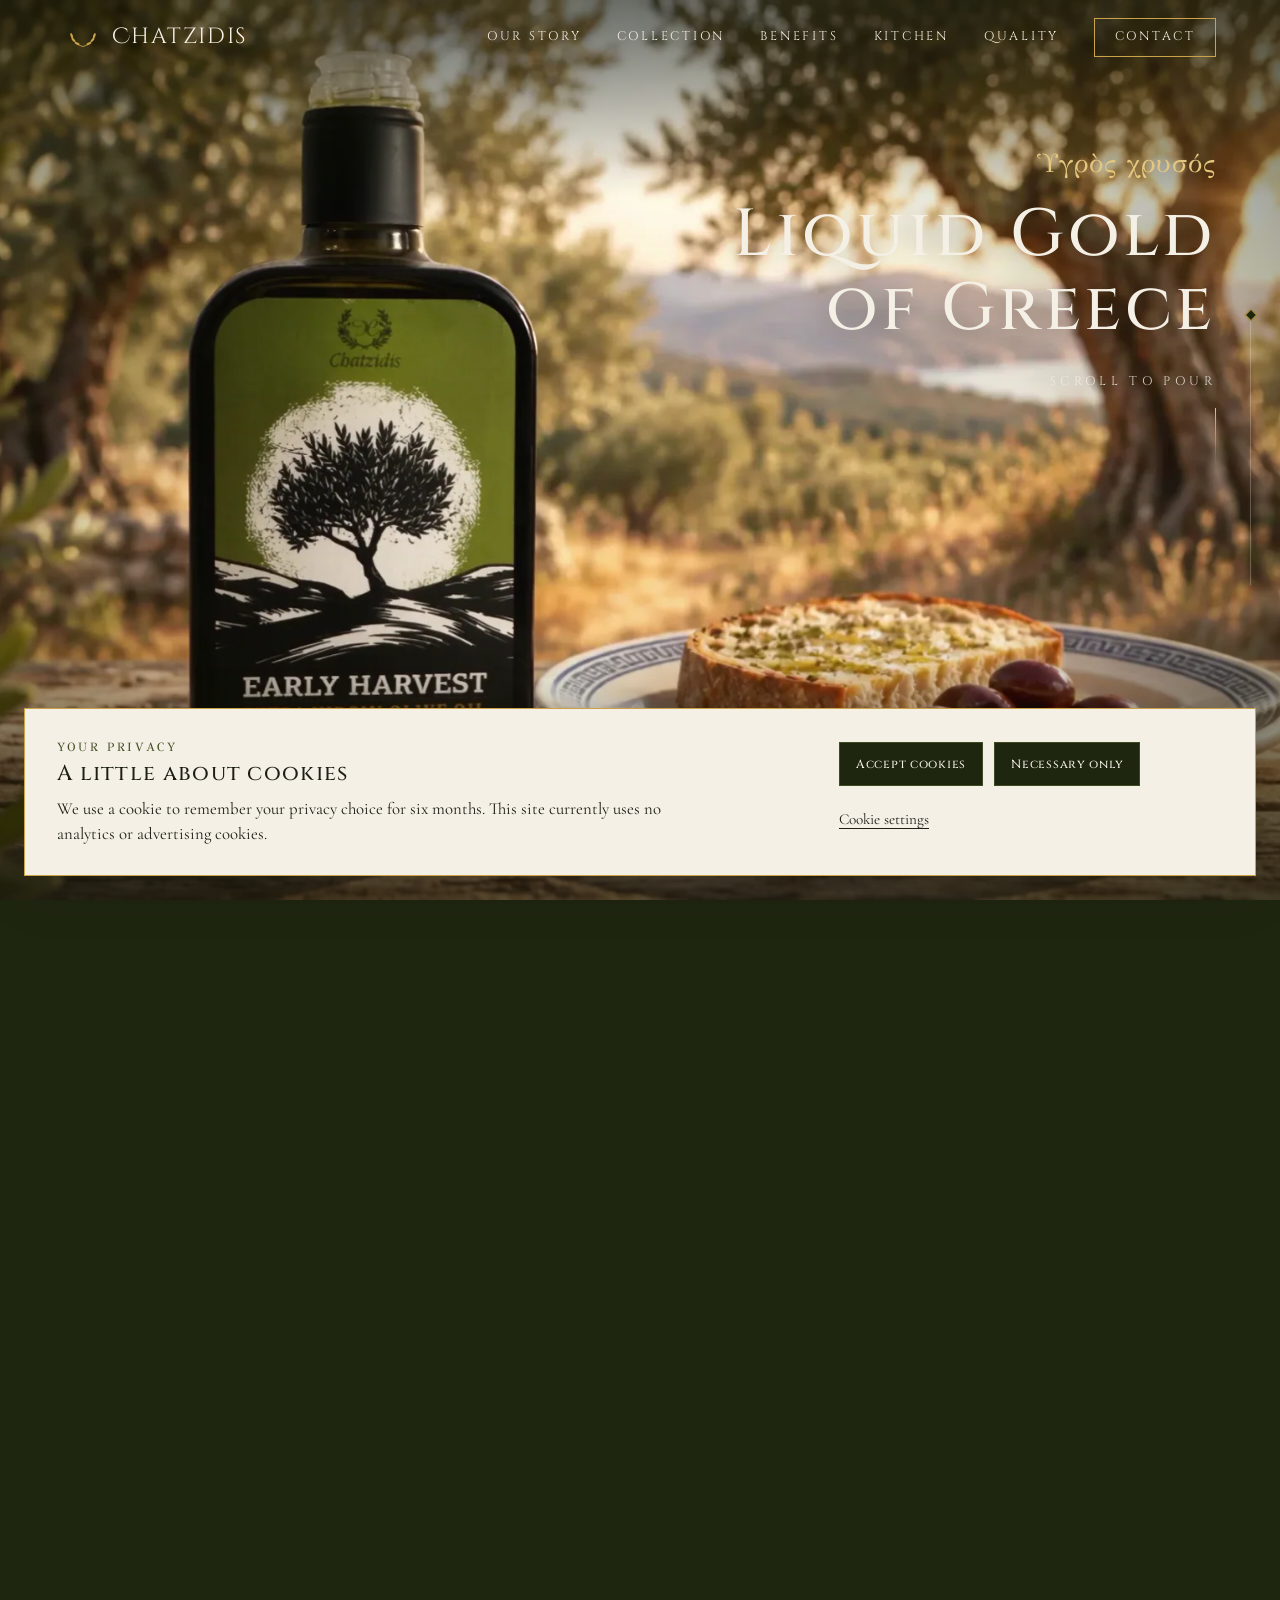
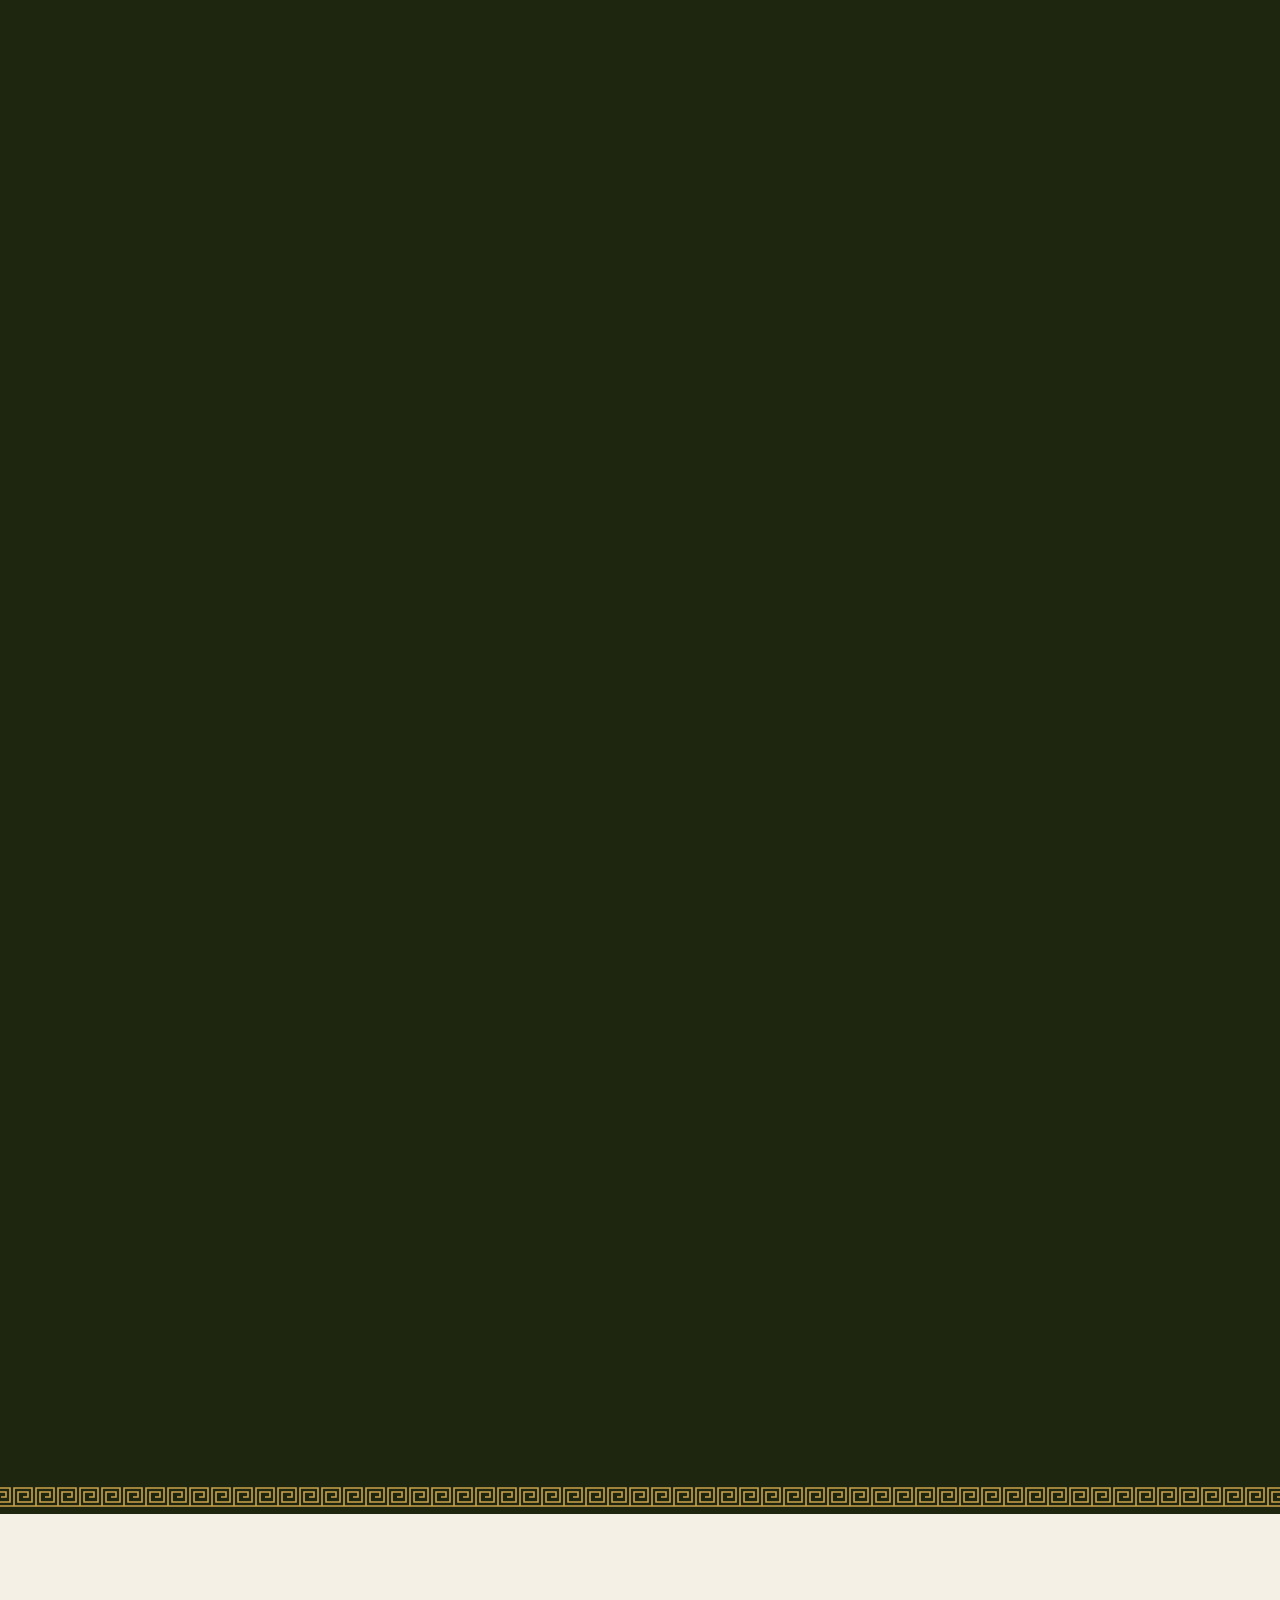
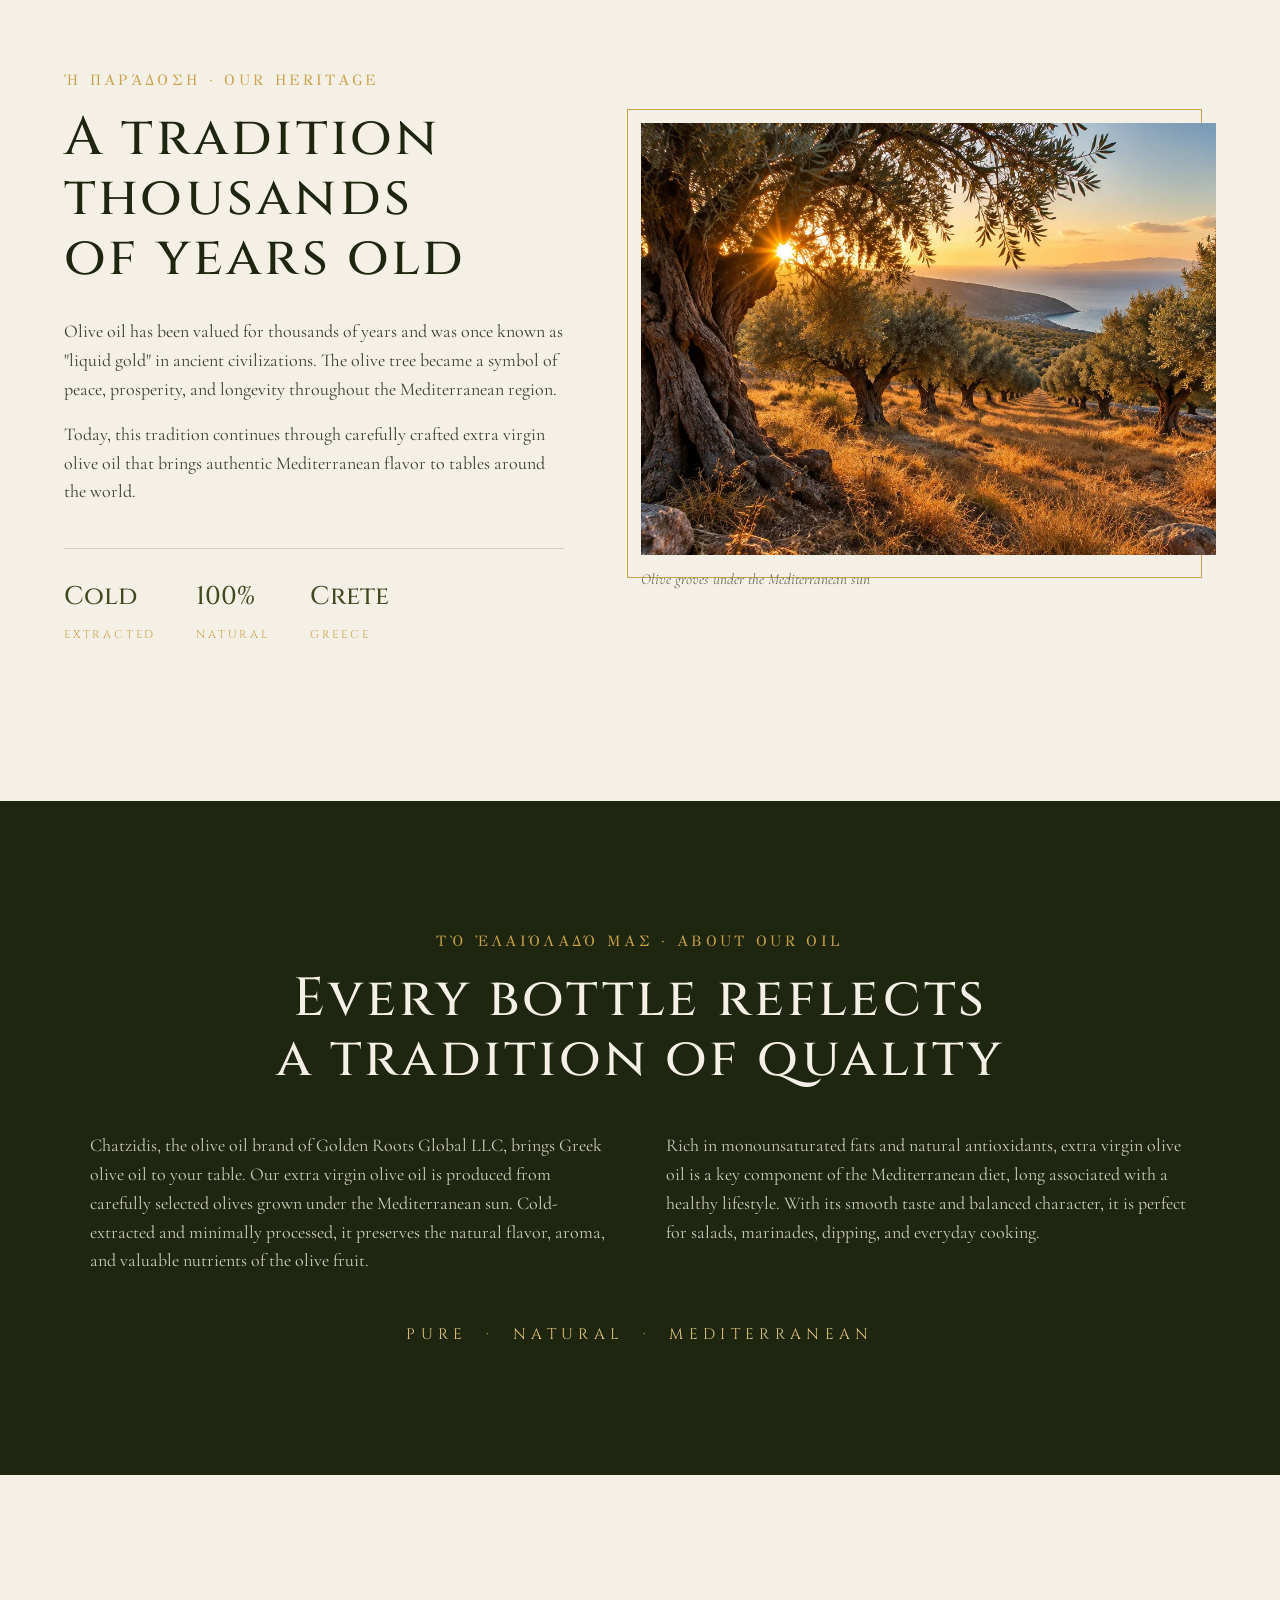
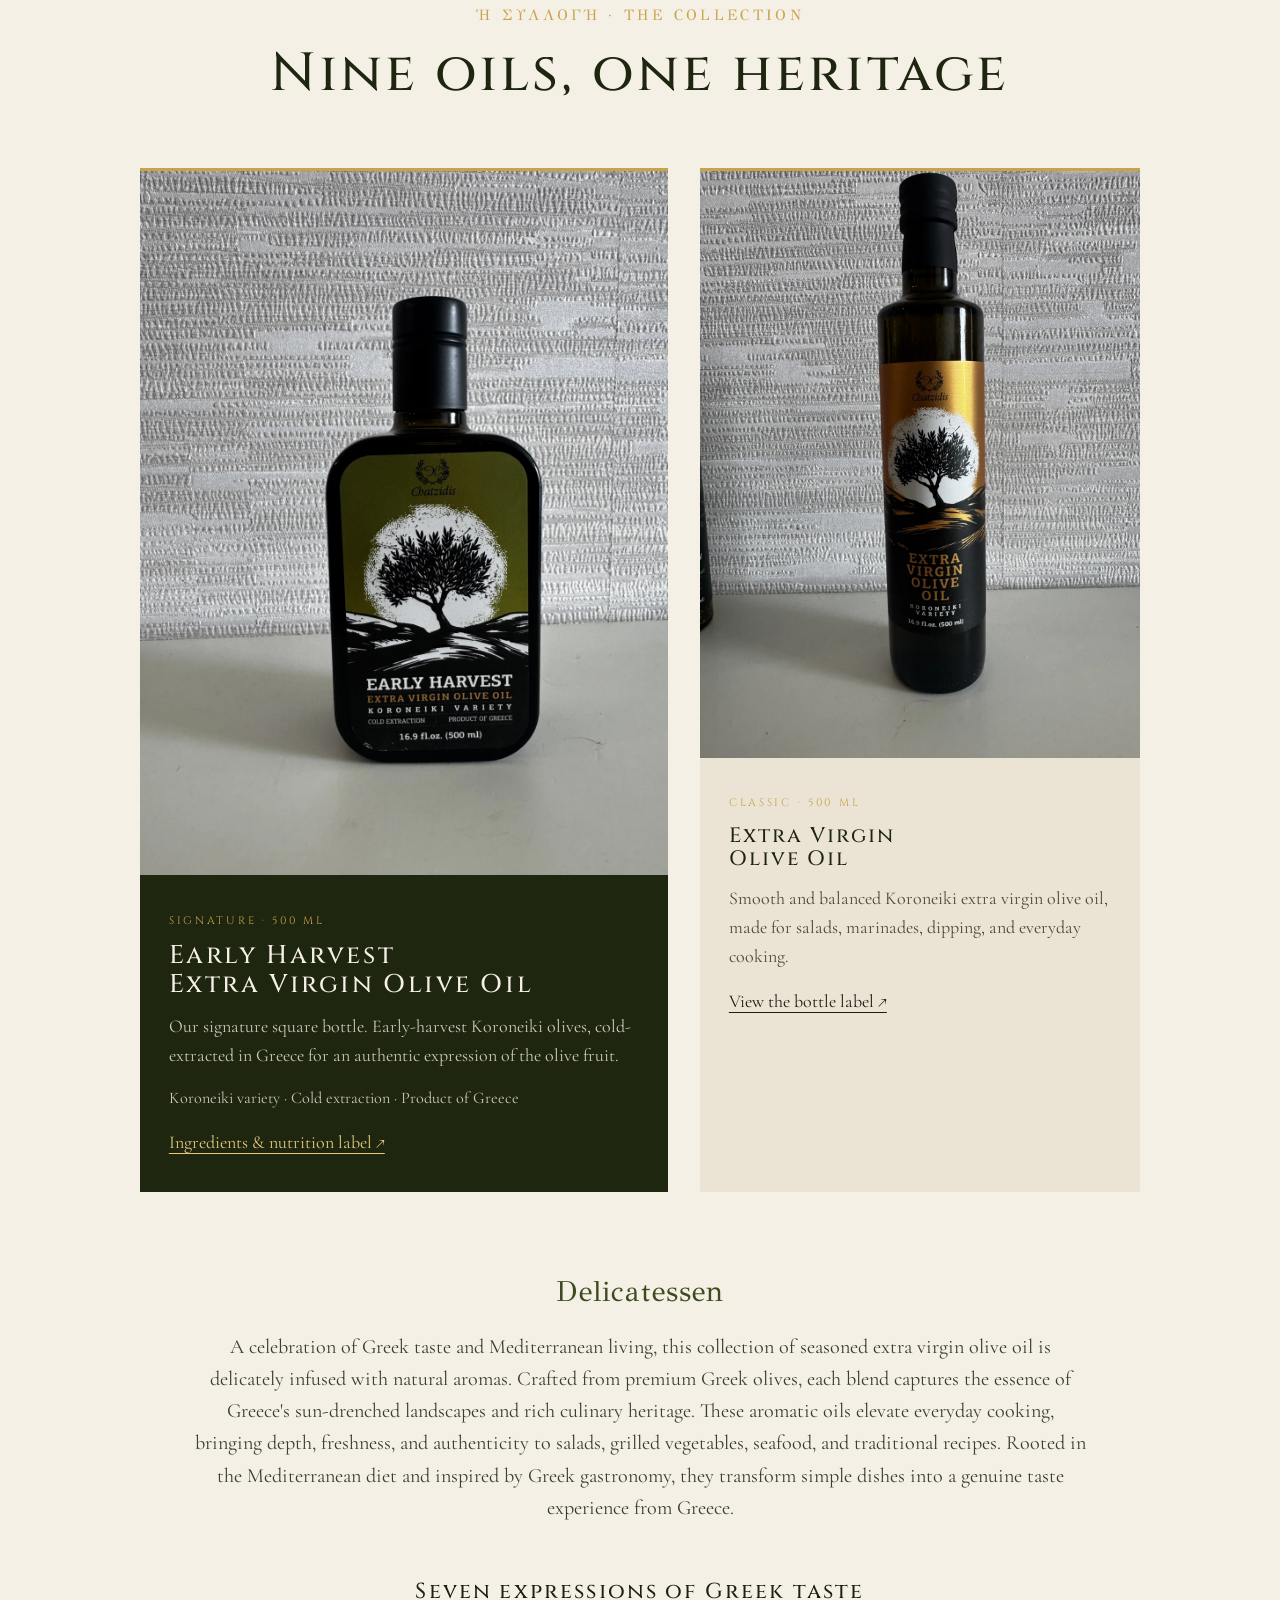
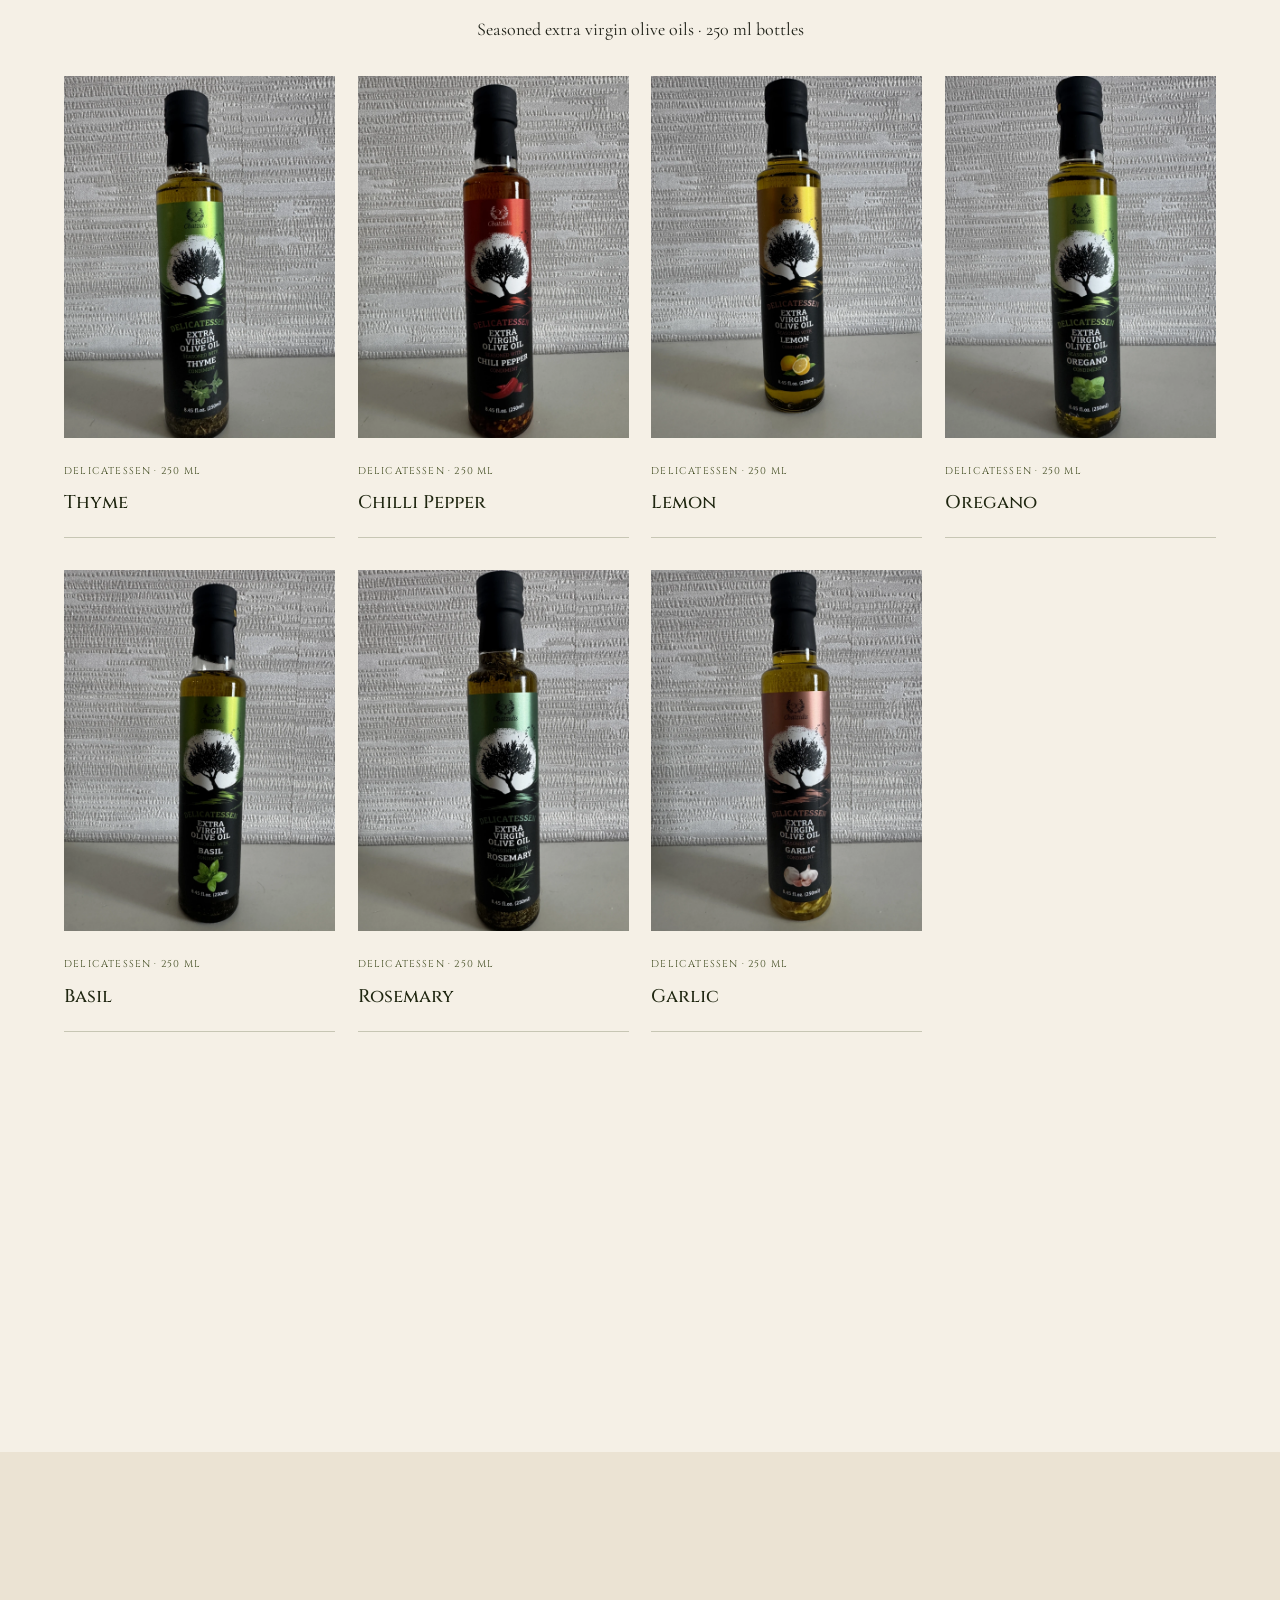
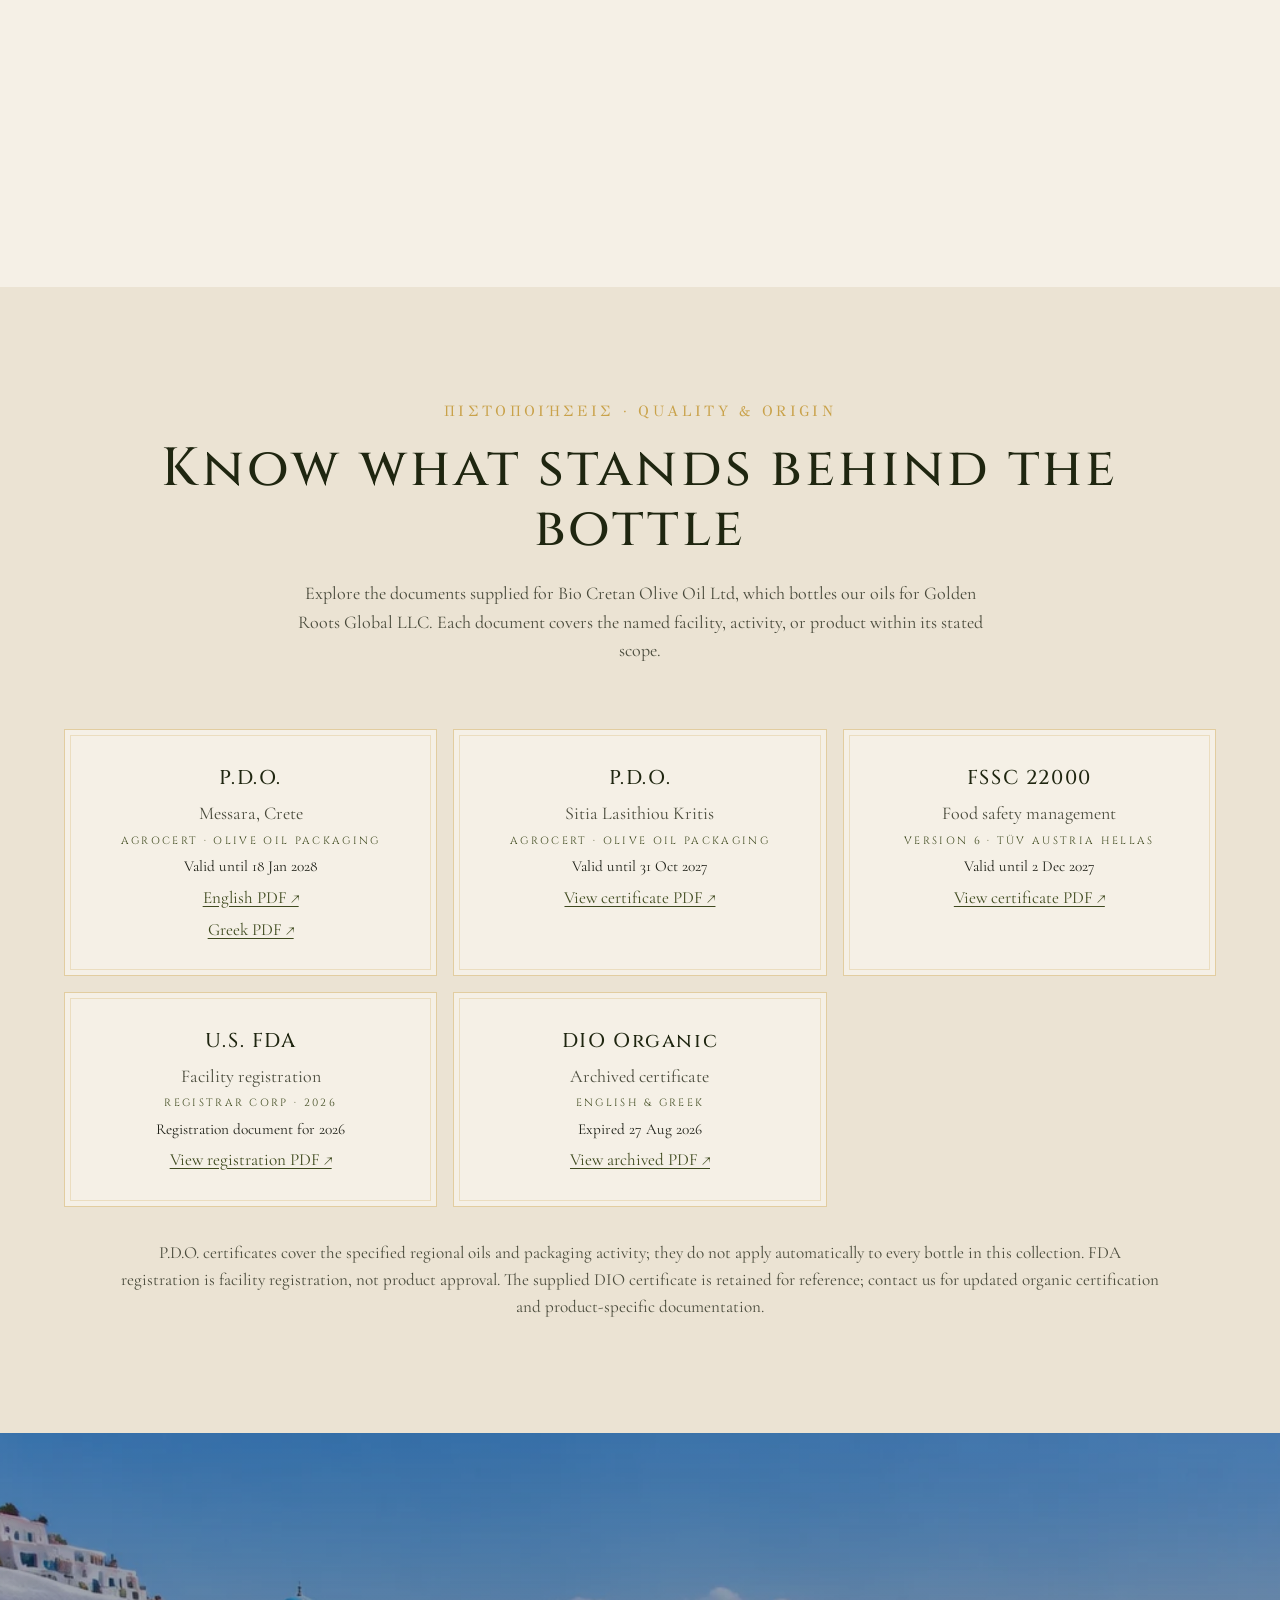
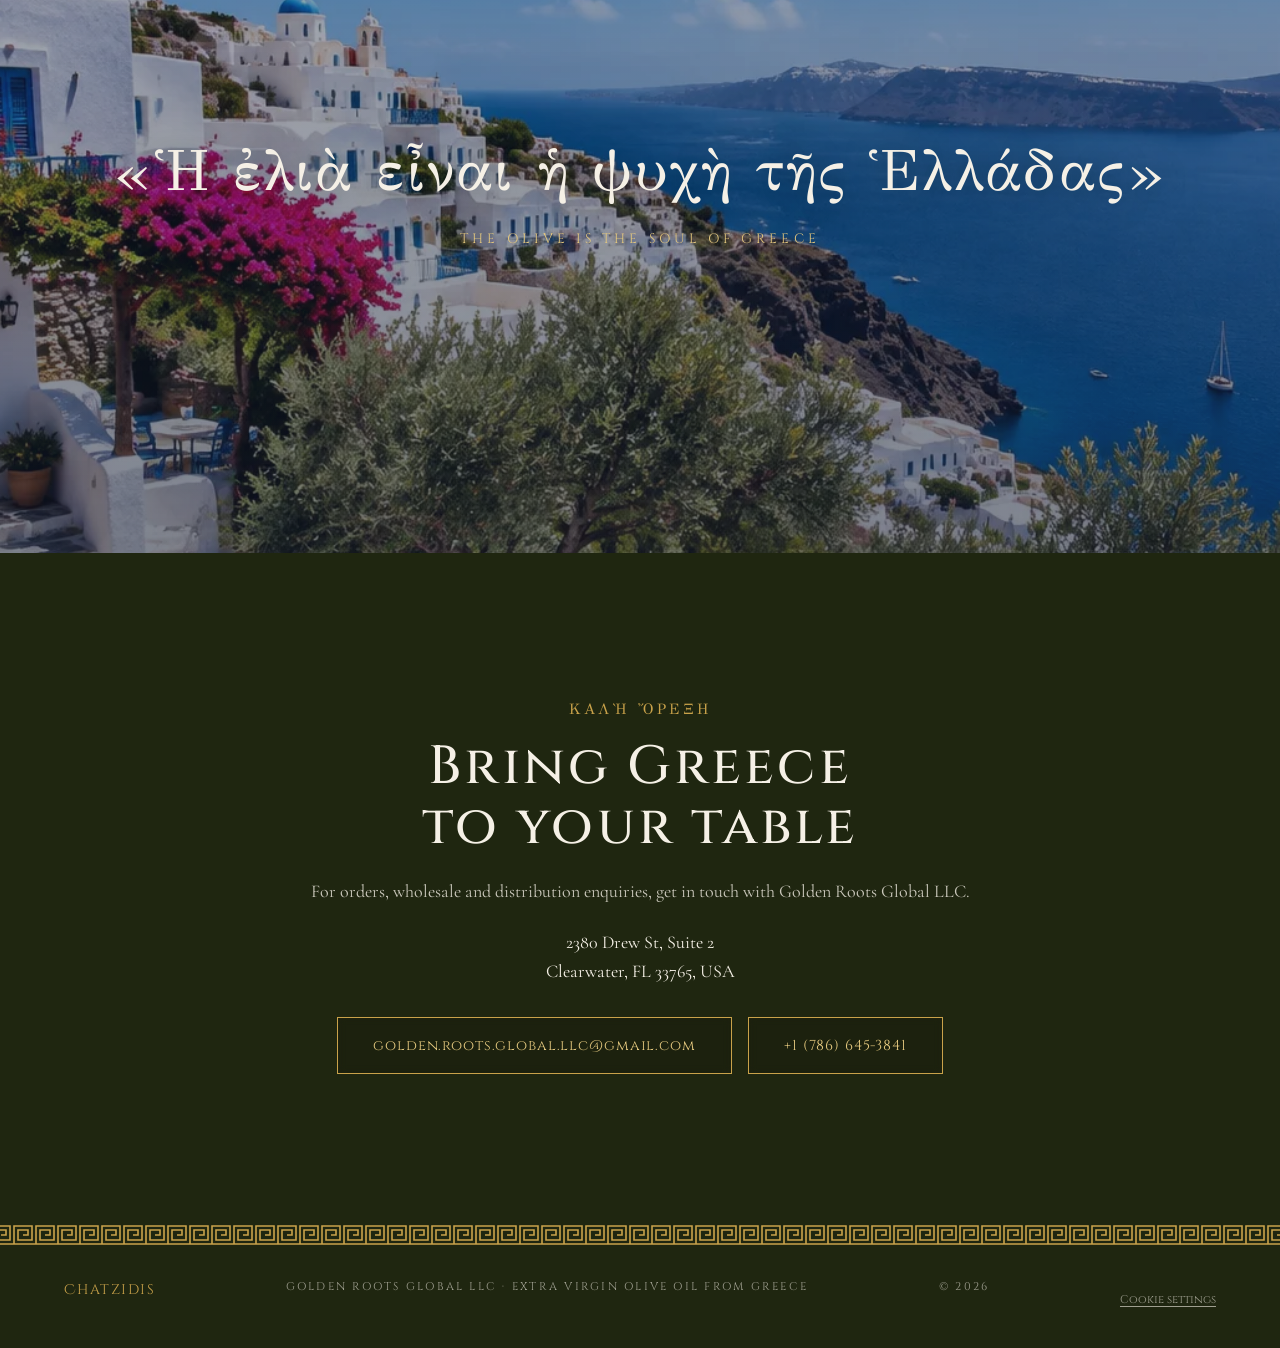
==== commit b86614bd: "Replace hero with uncapped Early Harvest bottle animation" ====
--- a/index.html
+++ b/index.html
@@ -8,7 +8,7 @@
   <link rel="preconnect" href="https://fonts.googleapis.com" />
   <link rel="preconnect" href="https://fonts.gstatic.com" crossorigin />
   <link href="https://fonts.googleapis.com/css2?family=Cinzel:wght@400;500;600;700&family=Cinzel+Decorative:wght@400;700&family=Cormorant+Garamond:ital,wght@0,400;0,500;0,600;1,400;1,500&family=GFS+Didot&display=swap" rel="stylesheet" />
-  <link rel="preload" as="image" href="assets/frames/frame_0001.webp" />
+  <link rel="preload" as="image" href="assets/frames/frame_0001.webp?v=early-harvest-1" />
   <link rel="stylesheet" href="styles.css?v=20260929-cookies" />
 </head>
 <body>
@@ -33,7 +33,7 @@
     <!-- ============ SCROLL-SCRUBBED POUR ============ -->
     <section class="pour" id="pour">
       <div class="pour-sticky">
-        <canvas id="pour-canvas" aria-label="Chatzidis olive oil being poured onto a plate in an olive grove"></canvas>
+        <canvas id="pour-canvas" aria-label="An uncapped Chatzidis Early Harvest bottle pouring olive oil onto bread in a sunlit olive grove"></canvas>
         <div class="pour-vignette"></div>
 
         <div class="beat beat-1" data-in="0" data-out="0.16">
@@ -330,6 +330,6 @@
   </dialog>
 
   <script src="cookies.js"></script>
-  <script src="main.js"></script>
+  <script src="main.js?v=early-harvest-3"></script>
 </body>
 </html>
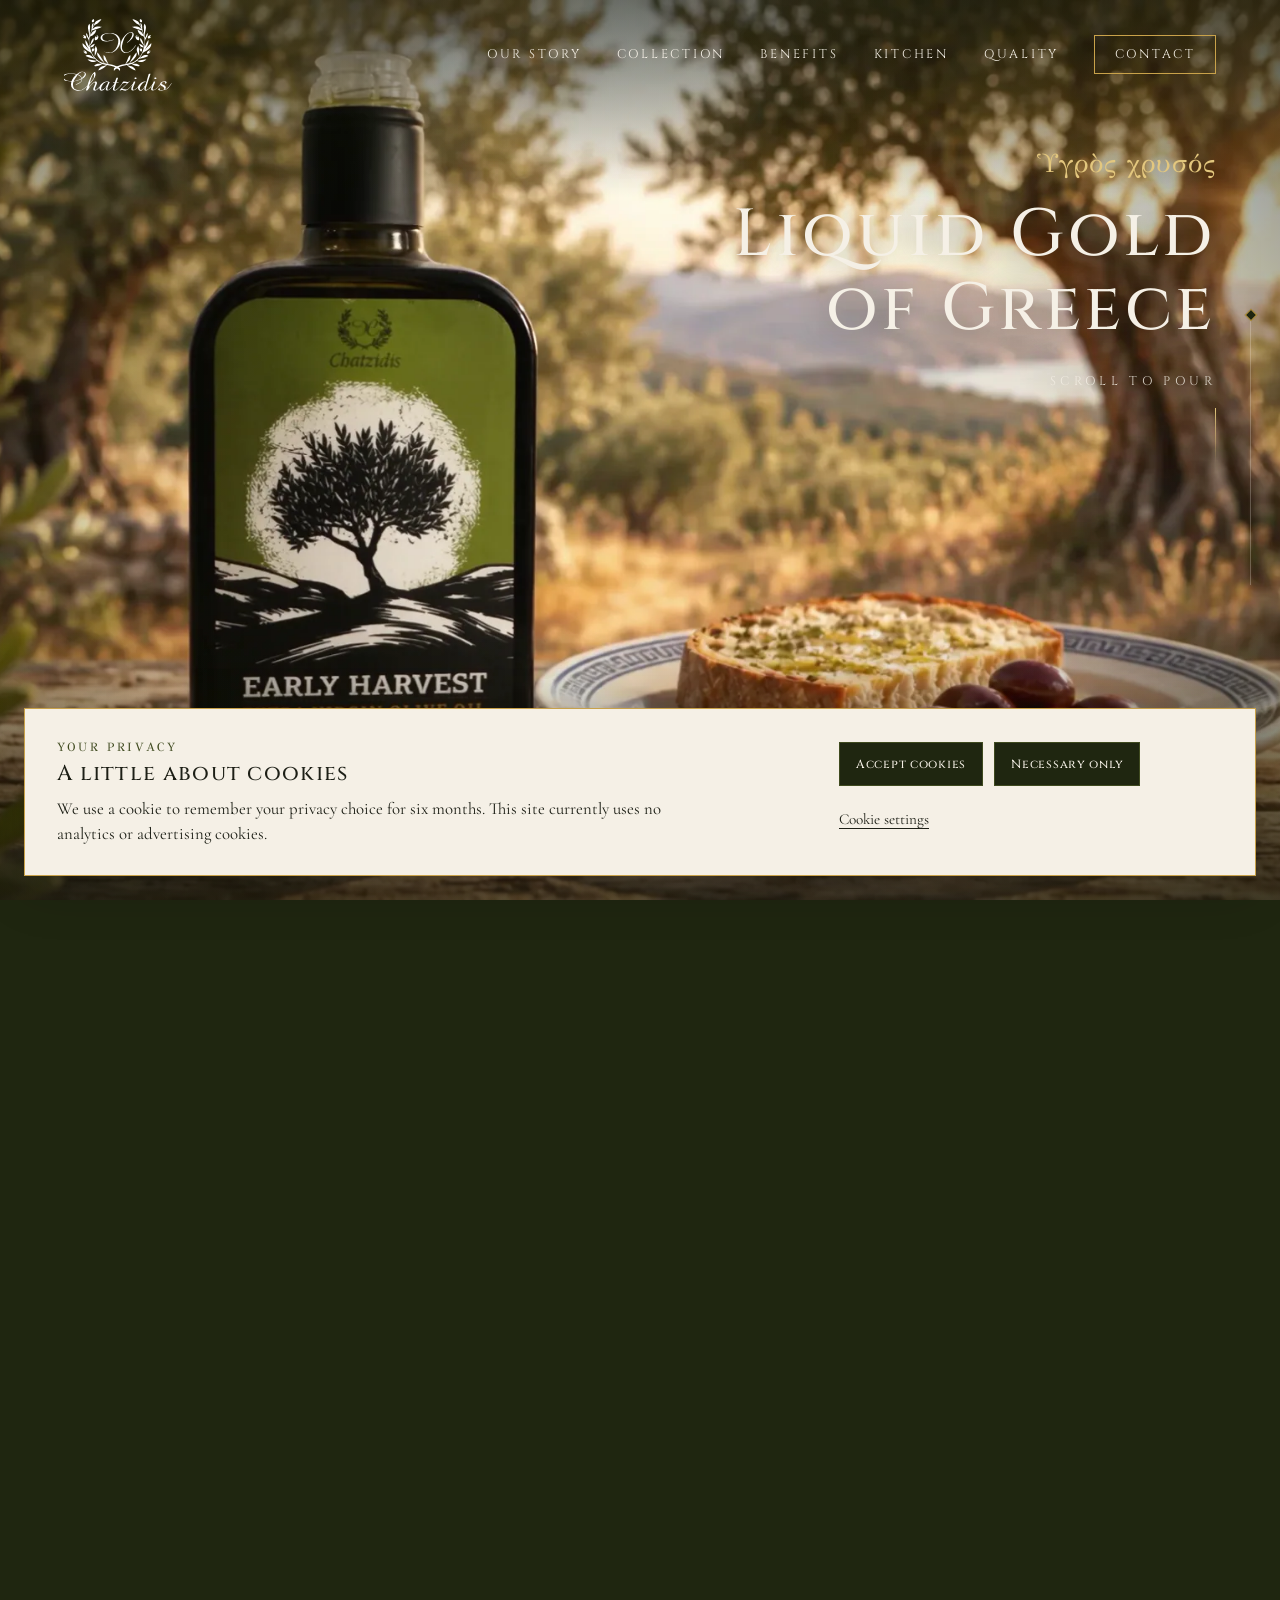
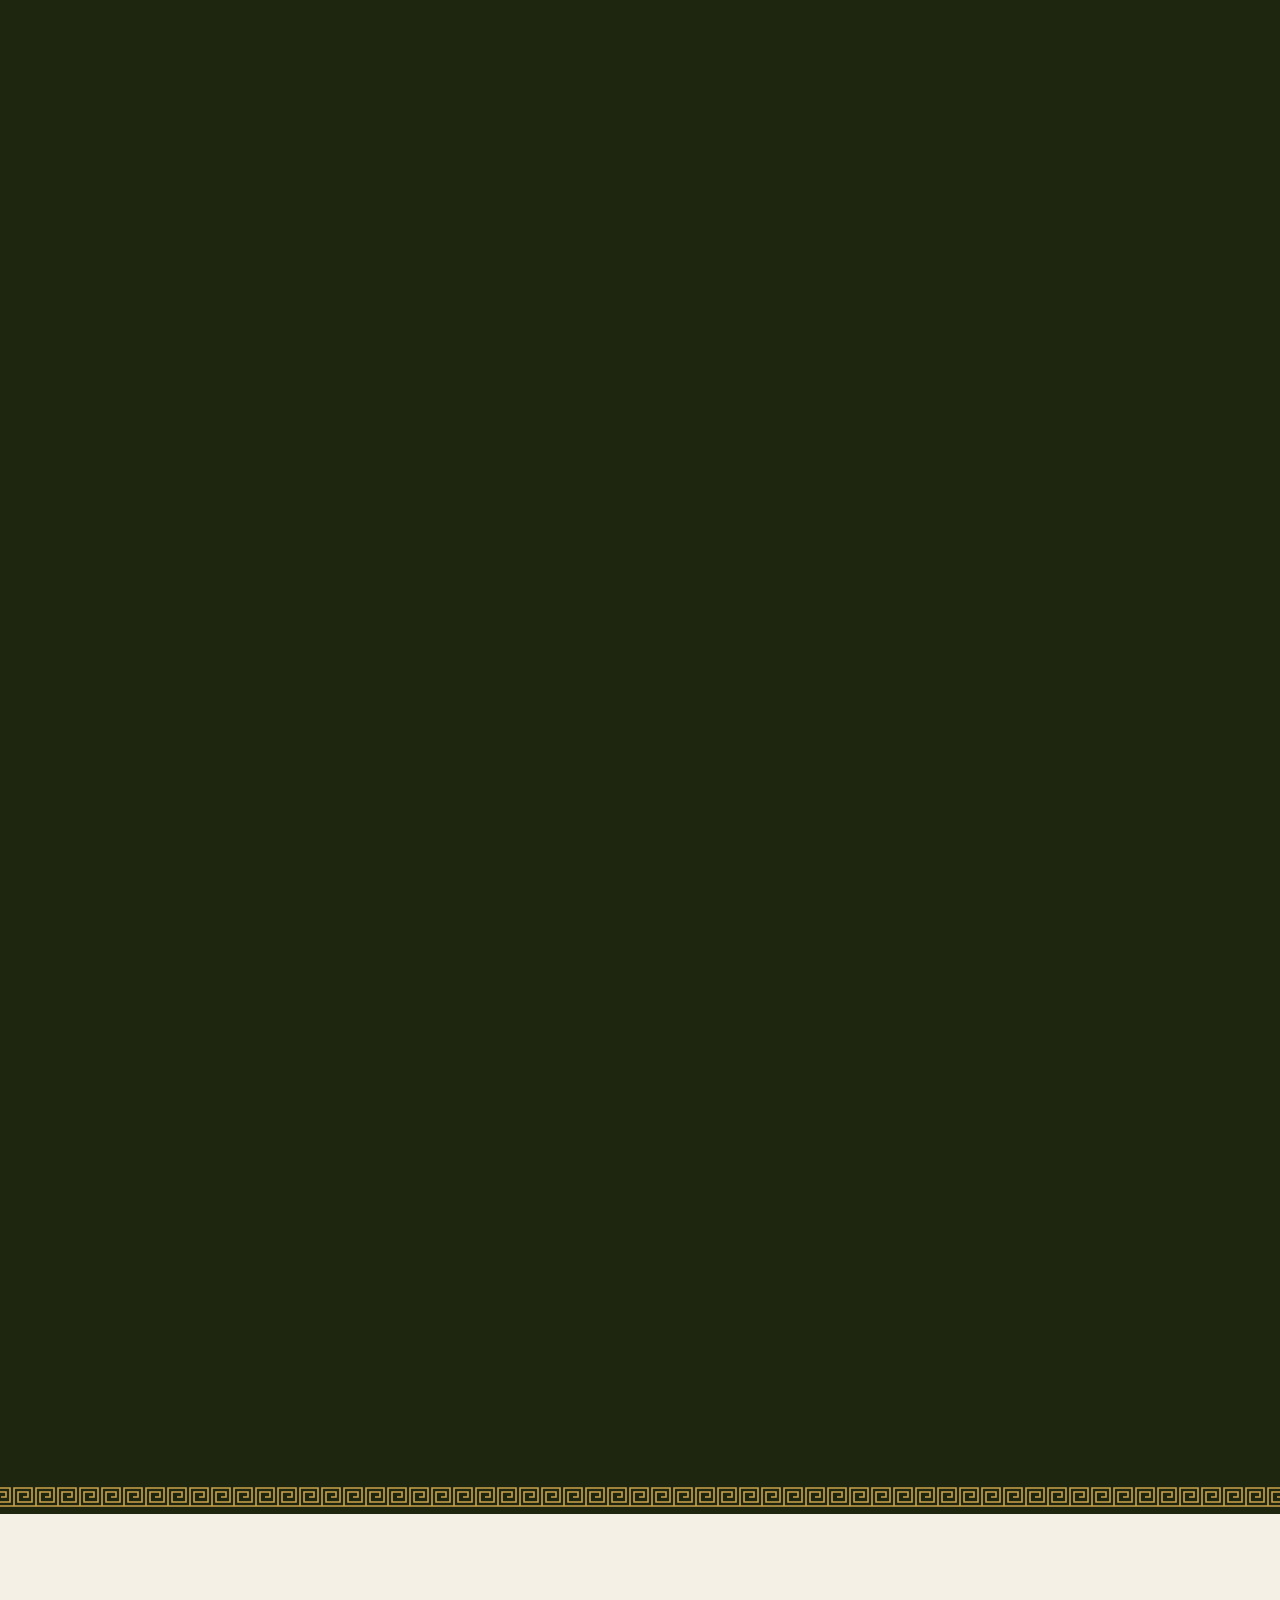
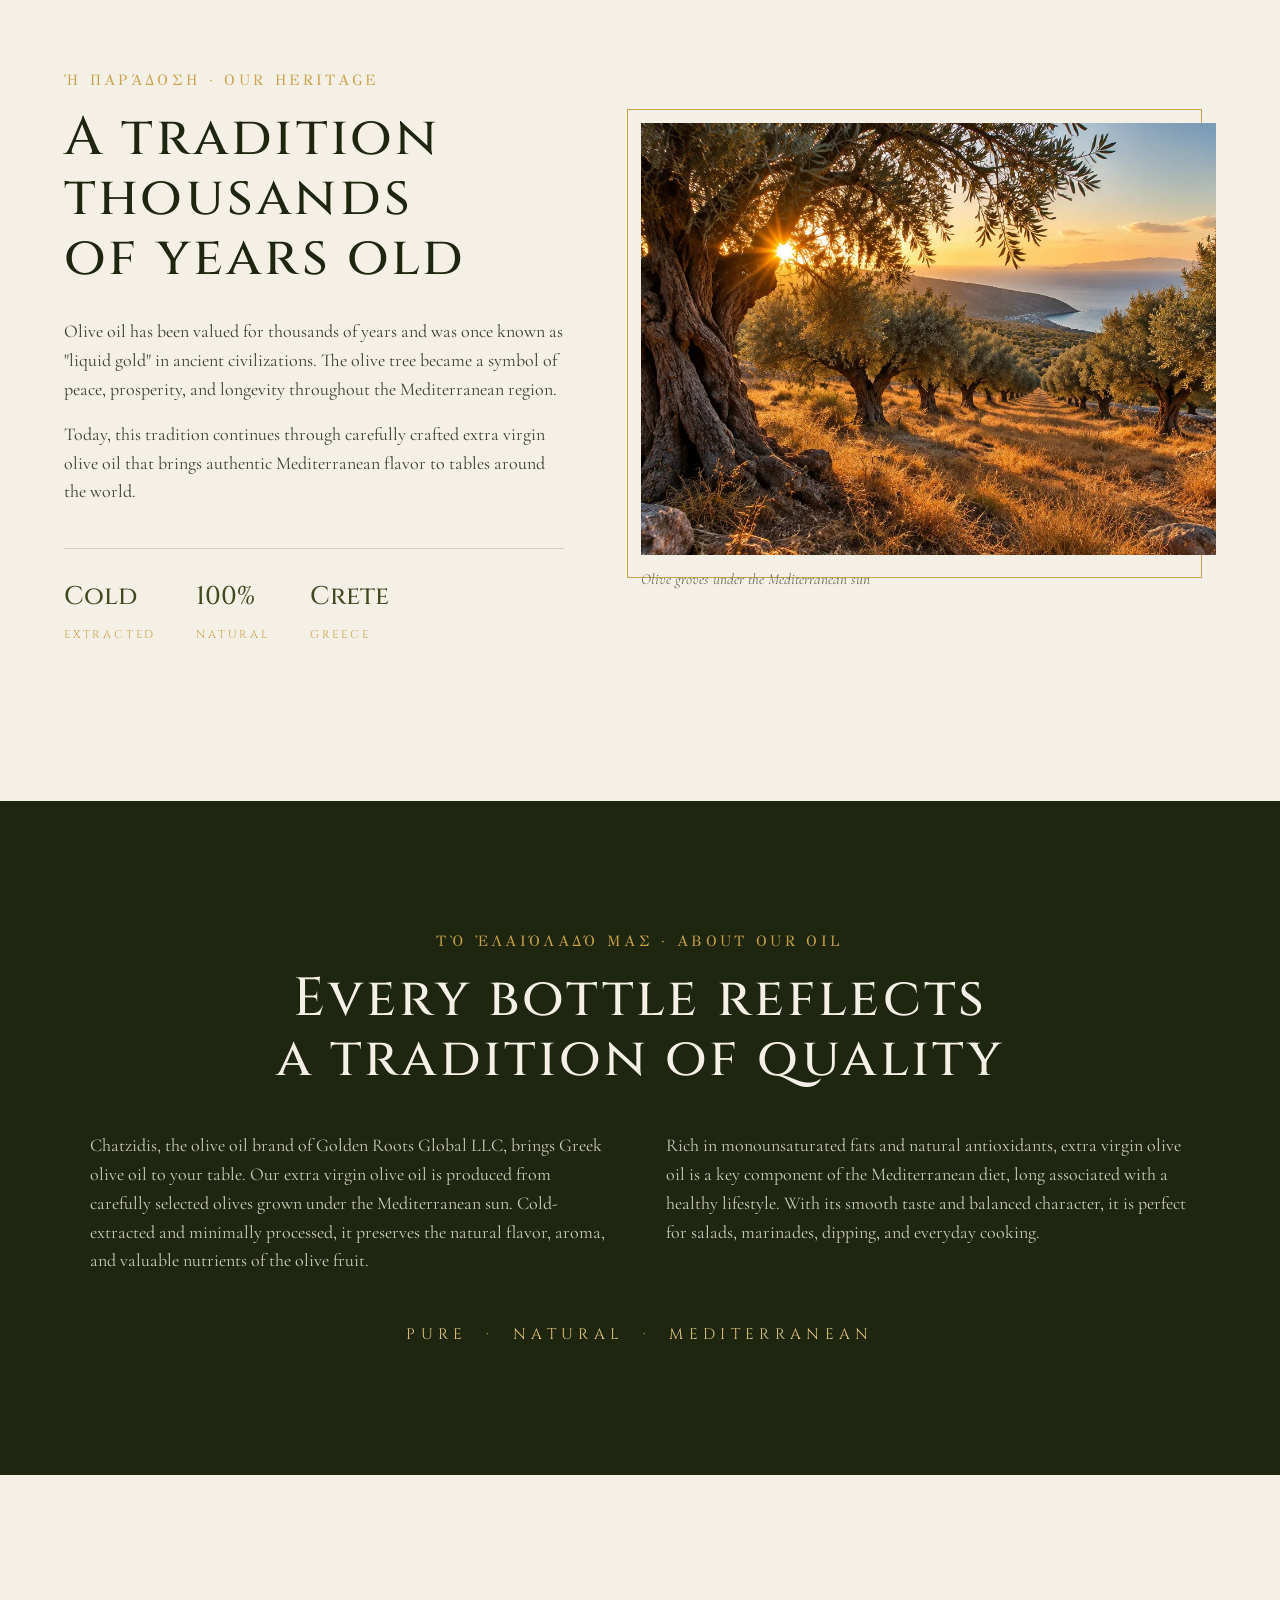
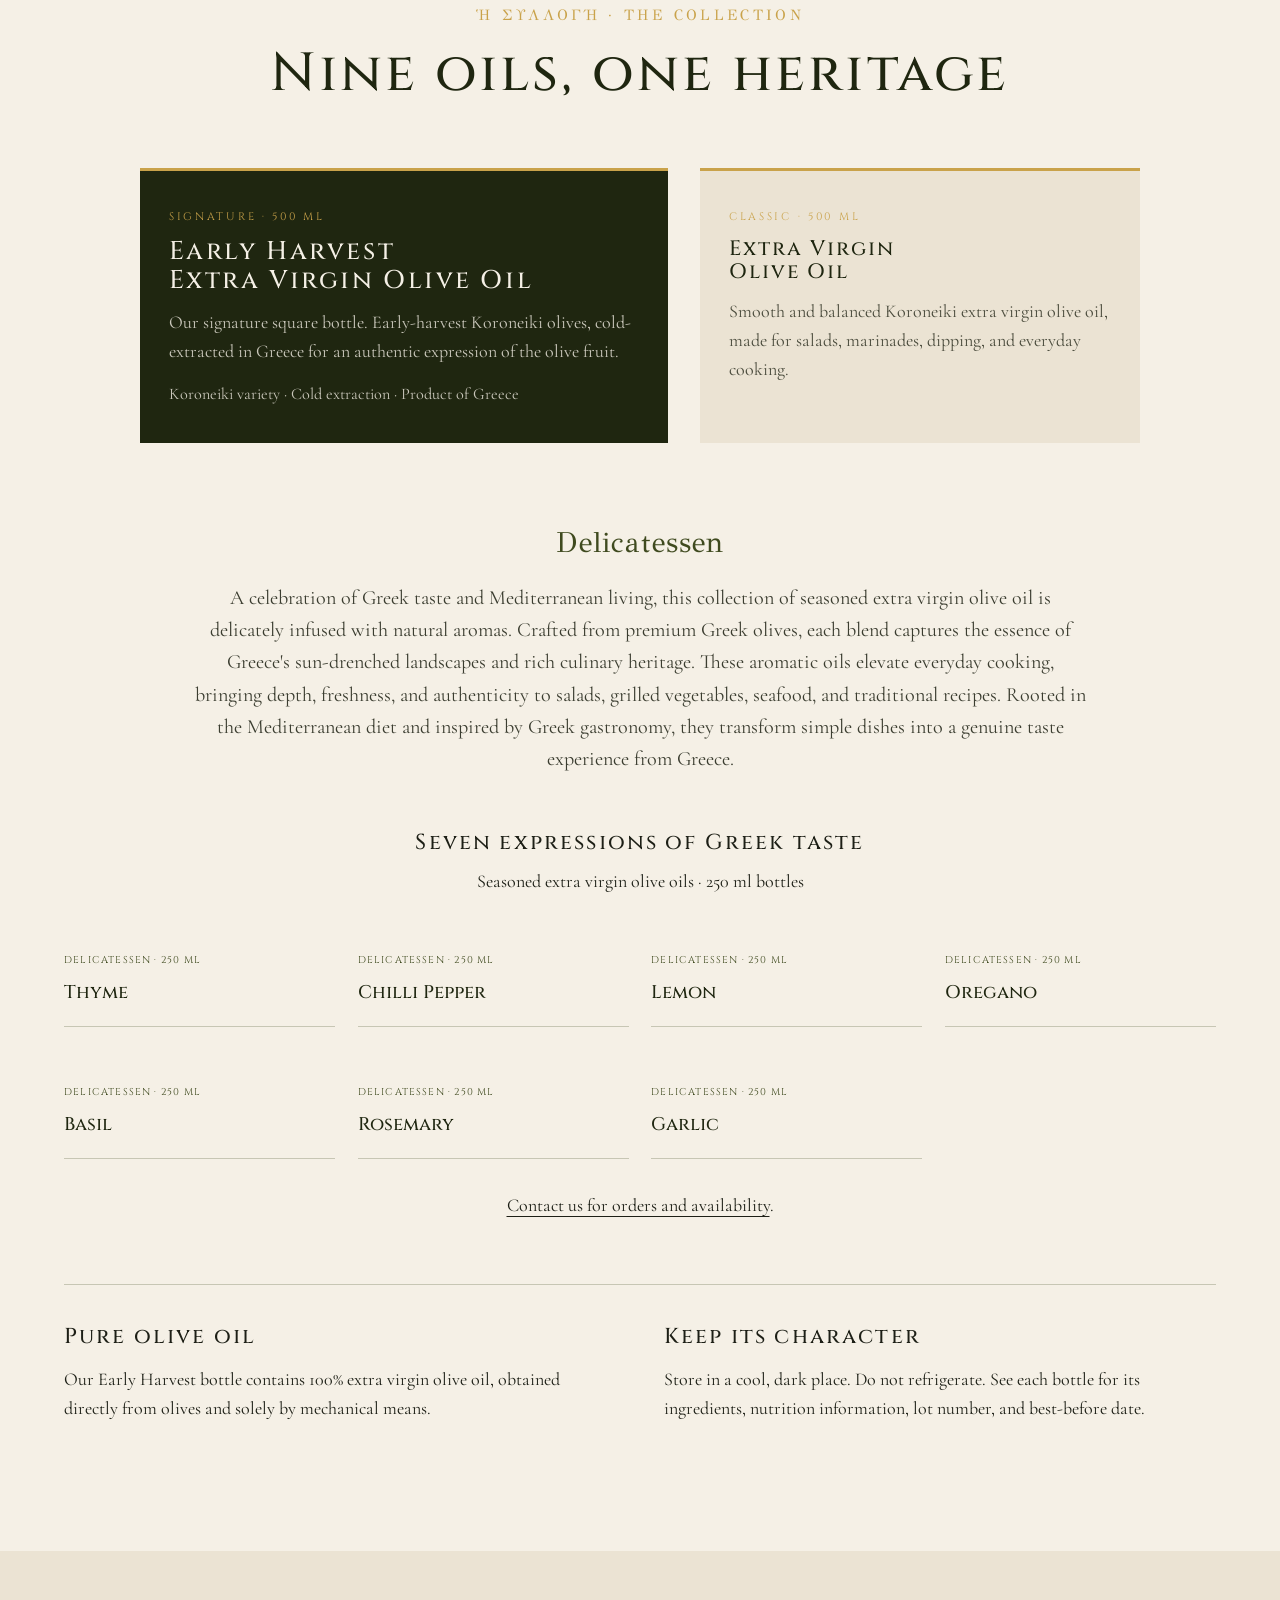
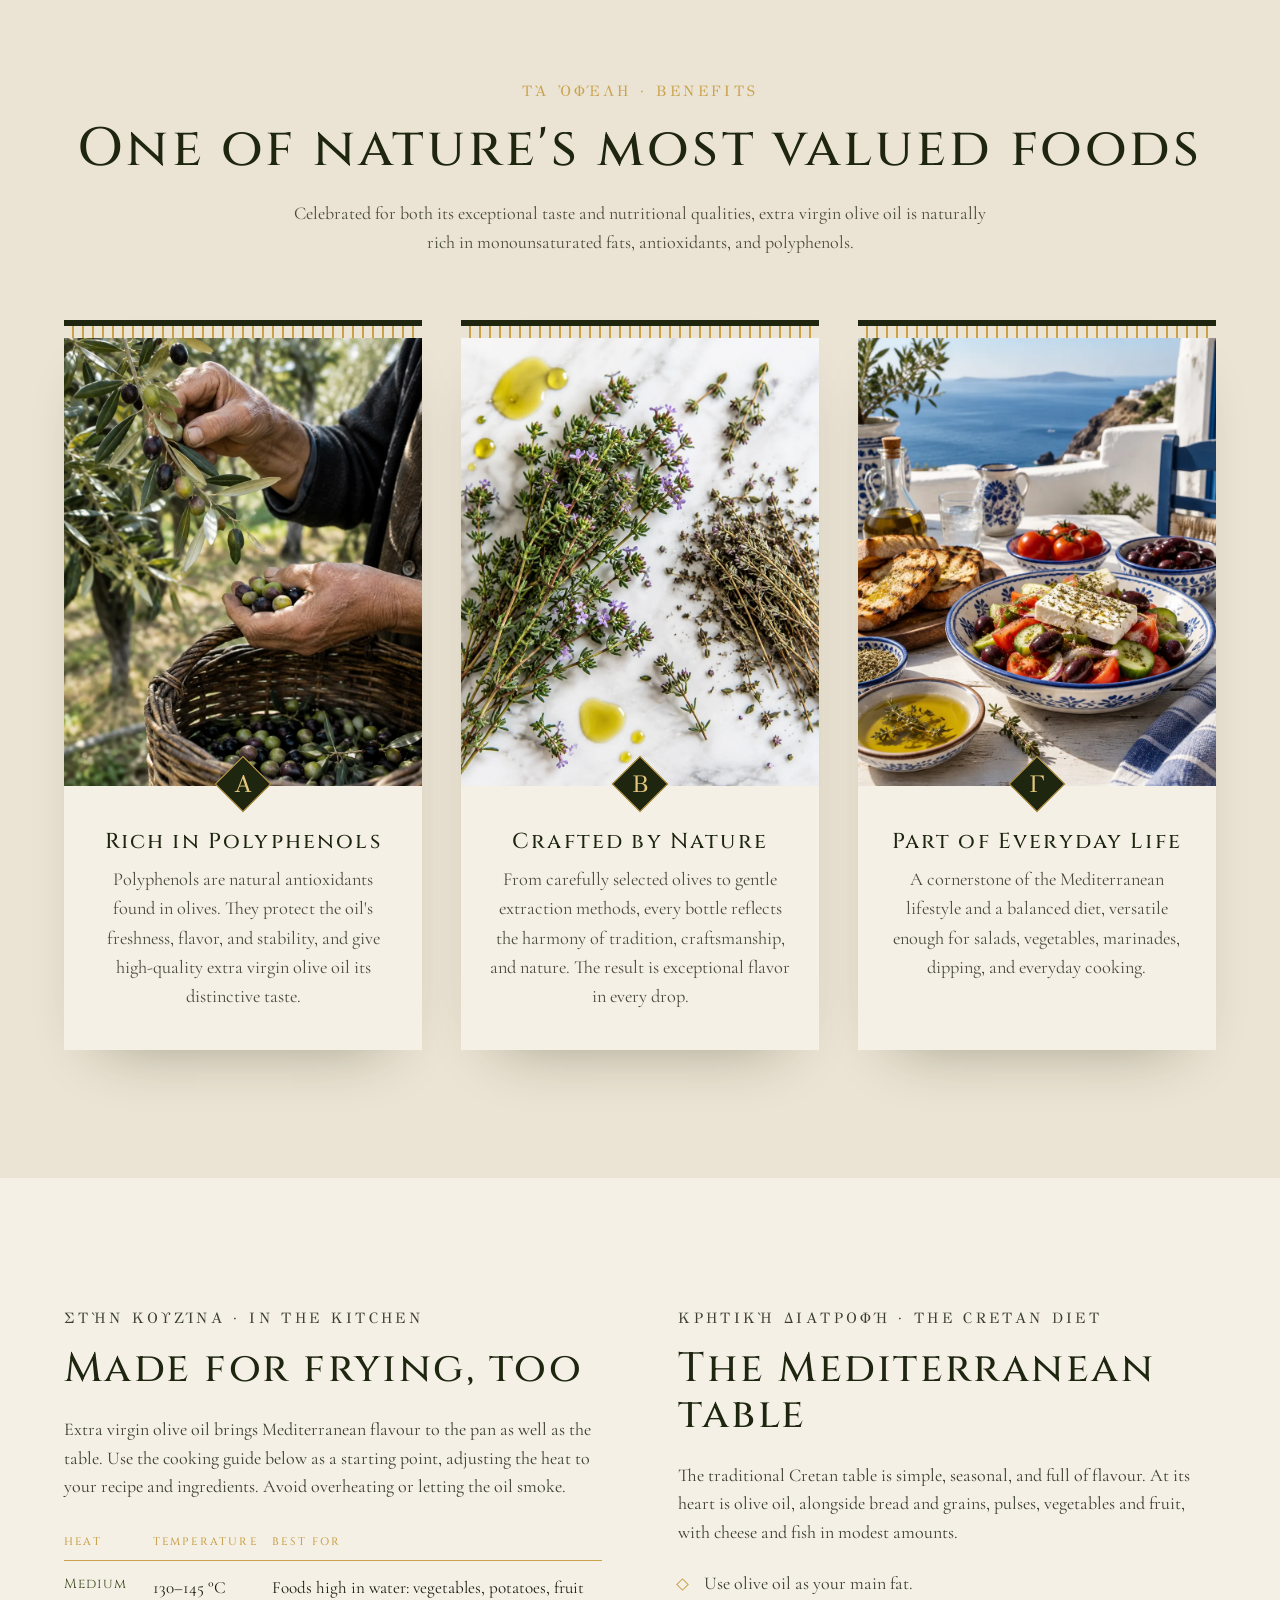
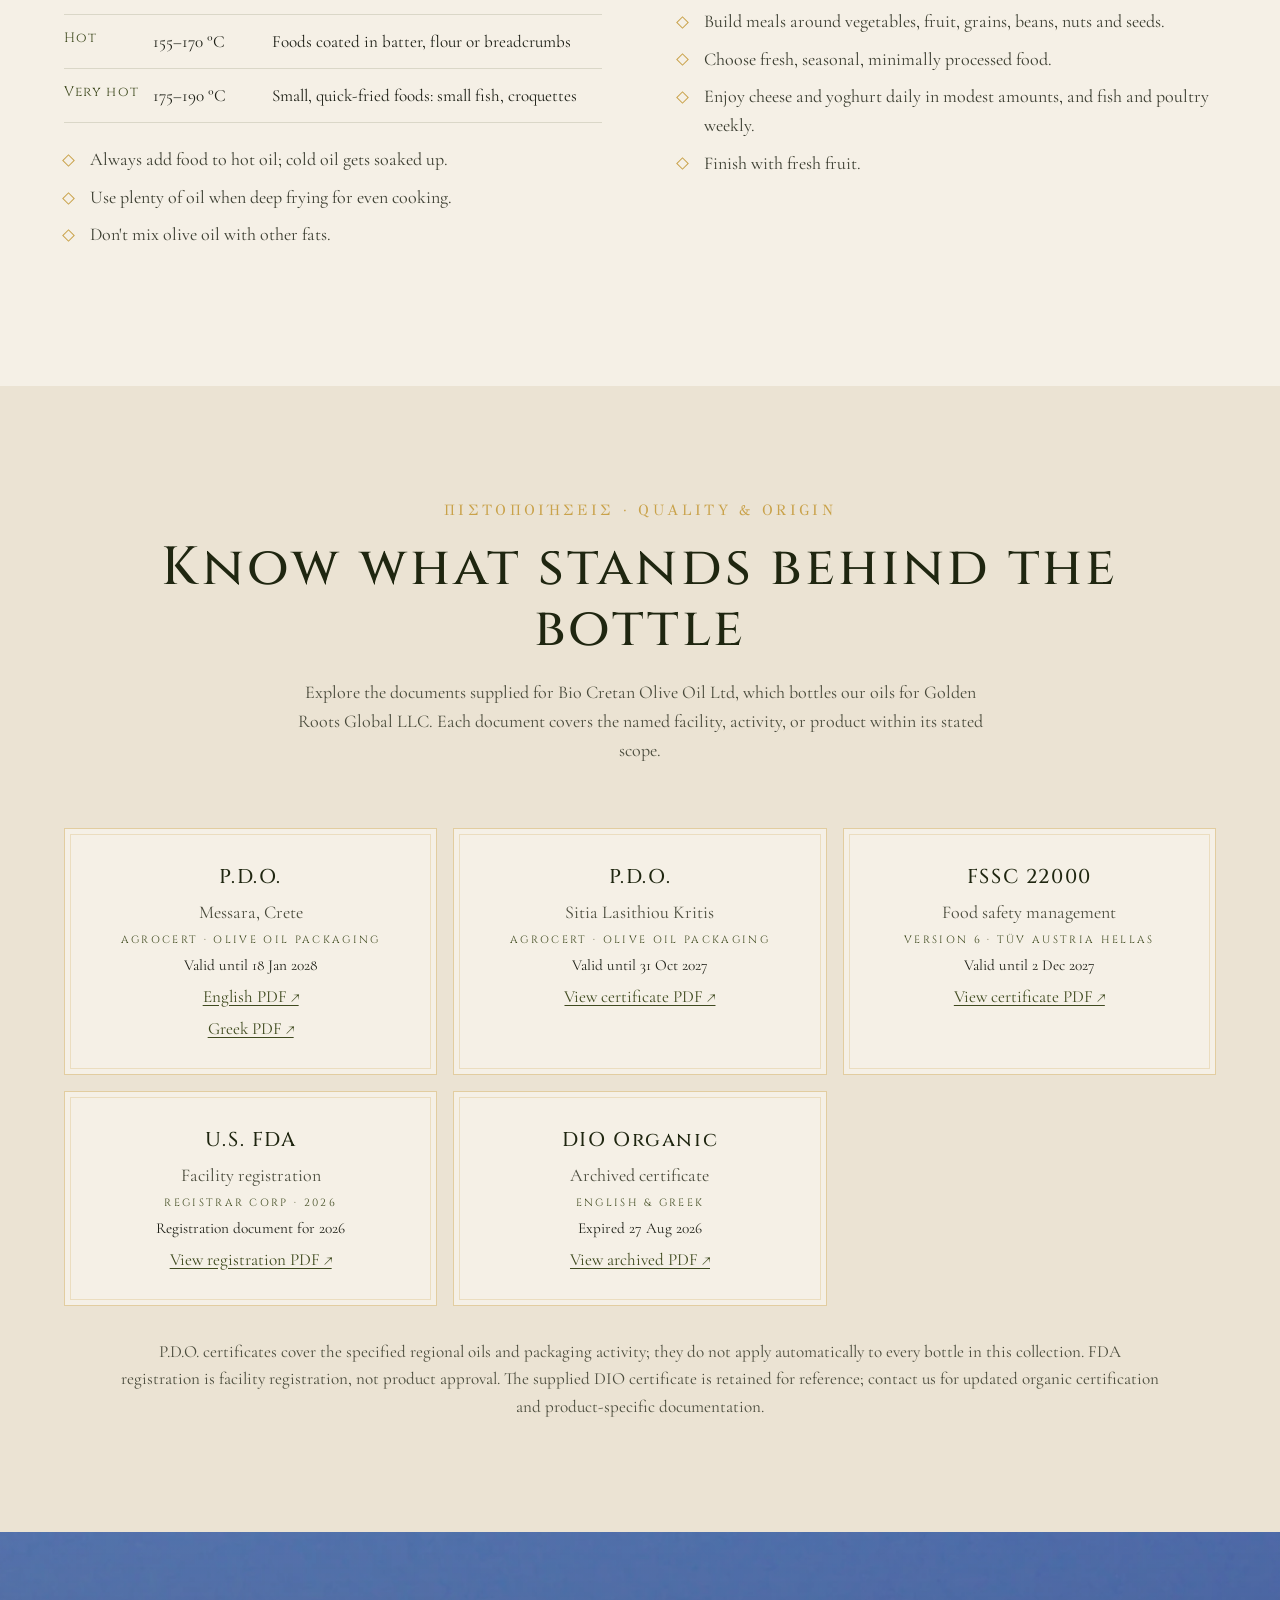
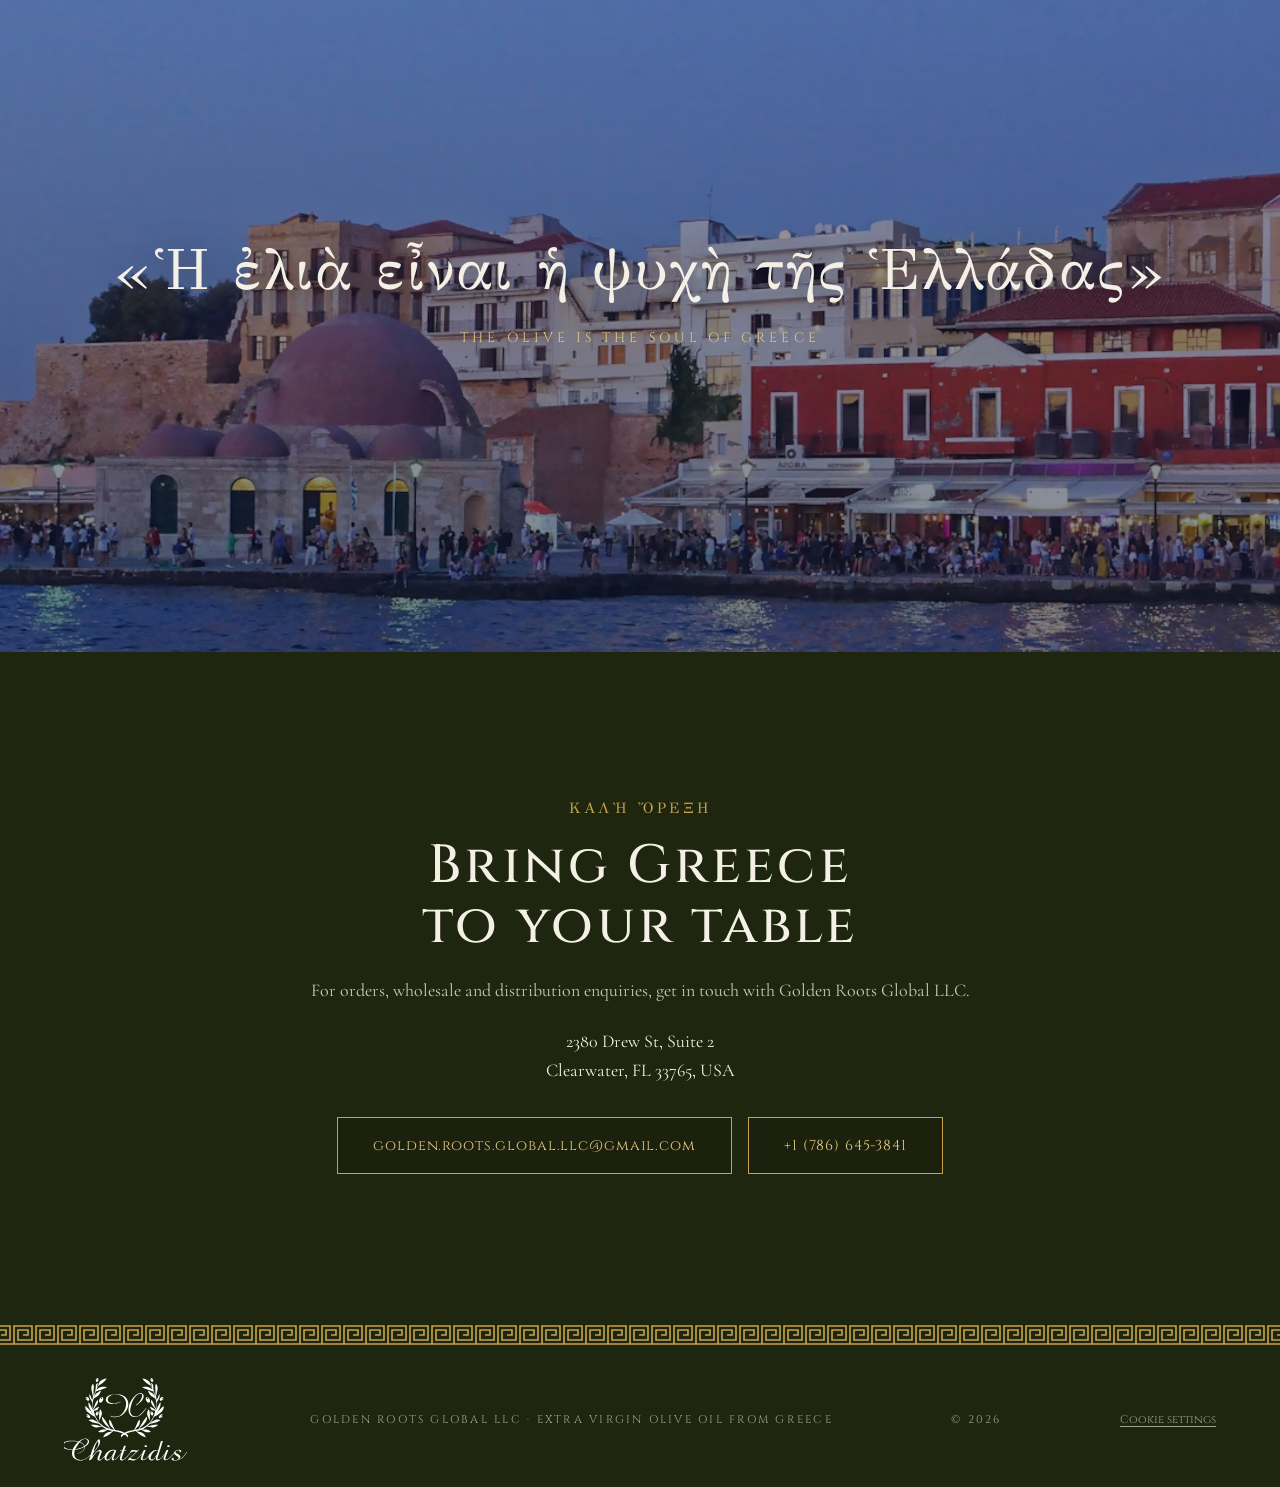
==== commit 42172090: "Update brand logo and Crete banner; hide pending product photos" ====
--- a/index.html
+++ b/index.html
@@ -9,14 +9,13 @@
   <link rel="preconnect" href="https://fonts.gstatic.com" crossorigin />
   <link href="https://fonts.googleapis.com/css2?family=Cinzel:wght@400;500;600;700&family=Cinzel+Decorative:wght@400;700&family=Cormorant+Garamond:ital,wght@0,400;0,500;0,600;1,400;1,500&family=GFS+Didot&display=swap" rel="stylesheet" />
   <link rel="preload" as="image" href="assets/frames/frame_0001.webp?v=early-harvest-1" />
-  <link rel="stylesheet" href="styles.css?v=20260929-cookies" />
+  <link rel="stylesheet" href="styles.css?v=20260929-logo" />
 </head>
 <body>
 
   <header class="nav" id="nav">
     <a href="#top" class="brand">
-      <svg class="laurel" viewBox="0 0 64 40" aria-hidden="true"><path d="M32 36c-9-2-18-9-20-22M32 36c9-2 18-9 20-22" fill="none" stroke="currentColor" stroke-width="1.4"/><g fill="currentColor"><ellipse cx="13" cy="18" rx="2" ry="4.5" transform="rotate(-20 13 18)"/><ellipse cx="16" cy="25" rx="2" ry="4.5" transform="rotate(-45 16 25)"/><ellipse cx="22" cy="31" rx="2" ry="4.5" transform="rotate(-65 22 31)"/><ellipse cx="51" cy="18" rx="2" ry="4.5" transform="rotate(20 51 18)"/><ellipse cx="48" cy="25" rx="2" ry="4.5" transform="rotate(45 48 25)"/><ellipse cx="42" cy="31" rx="2" ry="4.5" transform="rotate(65 42 31)"/></g></svg>
-      <span>Chatzidis</span>
+      <img class="brand-logo" src="assets/img/chatzidis-logo.svg" alt="Chatzidis" width="284" height="188" />
     </a>
     <nav class="nav-links">
       <a href="#story">Our Story</a>
@@ -104,26 +103,18 @@
 
       <div class="range">
         <article class="range-item range-feature reveal">
-          <a class="range-img" href="assets/products/early-harvest.webp" target="_blank" rel="noopener" aria-label="View Early Harvest bottle photo">
-            <img src="assets/products/early-harvest.webp" alt="Chatzidis Early Harvest extra virgin olive oil in its square 500 ml bottle" width="1200" height="1600" loading="lazy" />
-          </a>
           <div class="range-body">
             <span class="tag">Signature · 500 ml</span>
             <h3>Early Harvest<br/>Extra Virgin Olive Oil</h3>
             <p>Our signature square bottle. Early-harvest Koroneiki olives, cold-extracted in Greece for an authentic expression of the olive fruit.</p>
             <p class="product-spec">Koroneiki variety · Cold extraction · Product of Greece</p>
-            <a class="text-link" href="assets/products/early-harvest-label.webp" target="_blank" rel="noopener">Ingredients &amp; nutrition label ↗</a>
           </div>
         </article>
         <article class="range-item reveal">
-          <a class="range-img" href="assets/products/classic.webp" target="_blank" rel="noopener" aria-label="View Classic extra virgin olive oil bottle photo">
-            <img src="assets/products/classic.webp" alt="Chatzidis Classic Koroneiki extra virgin olive oil, 500 ml" width="1200" height="1600" loading="lazy" />
-          </a>
           <div class="range-body">
             <span class="tag">Classic · 500 ml</span>
             <h3>Extra Virgin<br/>Olive Oil</h3>
             <p>Smooth and balanced Koroneiki extra virgin olive oil, made for salads, marinades, dipping, and everyday cooking.</p>
-            <a class="text-link" href="assets/products/classic-label.webp" target="_blank" rel="noopener">View the bottle label ↗</a>
           </div>
         </article>
       </div>
@@ -138,35 +129,28 @@
       </div>
       <div class="flavour-grid">
         <article class="flavour-card reveal">
-          <a href="assets/products/thyme.webp" target="_blank" rel="noopener" aria-label="View Chatzidis Thyme bottle photo"><img src="assets/products/thyme.webp" alt="Chatzidis Delicatessen extra virgin olive oil seasoned with thyme, 250 ml" width="1200" height="1600" loading="lazy" /></a>
           <div><span class="tag">Delicatessen · 250 ml</span><h4>Thyme</h4></div>
         </article>
         <article class="flavour-card reveal">
-          <a href="assets/products/chilli-pepper.webp" target="_blank" rel="noopener" aria-label="View Chatzidis Chilli Pepper bottle photo"><img src="assets/products/chilli-pepper.webp" alt="Chatzidis Delicatessen extra virgin olive oil seasoned with chilli pepper, 250 ml" width="1200" height="1600" loading="lazy" /></a>
           <div><span class="tag">Delicatessen · 250 ml</span><h4>Chilli Pepper</h4></div>
         </article>
         <article class="flavour-card reveal">
-          <a href="assets/products/lemon.webp" target="_blank" rel="noopener" aria-label="View Chatzidis Lemon bottle photo"><img src="assets/products/lemon.webp" alt="Chatzidis Delicatessen extra virgin olive oil seasoned with lemon, 250 ml" width="1200" height="1600" loading="lazy" /></a>
           <div><span class="tag">Delicatessen · 250 ml</span><h4>Lemon</h4></div>
         </article>
         <article class="flavour-card reveal">
-          <a href="assets/products/oregano.webp" target="_blank" rel="noopener" aria-label="View Chatzidis Oregano bottle photo"><img src="assets/products/oregano.webp" alt="Chatzidis Delicatessen extra virgin olive oil seasoned with oregano, 250 ml" width="1200" height="1600" loading="lazy" /></a>
           <div><span class="tag">Delicatessen · 250 ml</span><h4>Oregano</h4></div>
         </article>
         <article class="flavour-card reveal">
-          <a href="assets/products/basil.webp" target="_blank" rel="noopener" aria-label="View Chatzidis Basil bottle photo"><img src="assets/products/basil.webp" alt="Chatzidis Delicatessen extra virgin olive oil seasoned with basil, 250 ml" width="1200" height="1600" loading="lazy" /></a>
           <div><span class="tag">Delicatessen · 250 ml</span><h4>Basil</h4></div>
         </article>
         <article class="flavour-card reveal">
-          <a href="assets/products/rosemary.webp" target="_blank" rel="noopener" aria-label="View Chatzidis Rosemary bottle photo"><img src="assets/products/rosemary.webp" alt="Chatzidis Delicatessen extra virgin olive oil seasoned with rosemary, 250 ml" width="1200" height="1600" loading="lazy" /></a>
           <div><span class="tag">Delicatessen · 250 ml</span><h4>Rosemary</h4></div>
         </article>
         <article class="flavour-card reveal">
-          <a href="assets/products/garlic.webp" target="_blank" rel="noopener" aria-label="View Chatzidis Garlic bottle photo"><img src="assets/products/garlic.webp" alt="Chatzidis Delicatessen extra virgin olive oil seasoned with garlic, 250 ml" width="1200" height="1600" loading="lazy" /></a>
           <div><span class="tag">Delicatessen · 250 ml</span><h4>Garlic</h4></div>
         </article>
       </div>
-      <p class="collection-note reveal">Explore the bottle photos for a closer look, or <a class="text-link" href="#contact">contact us for orders and availability</a>. <a class="text-link" href="assets/products/delicatessen-label.webp" target="_blank" rel="noopener">View a Delicatessen back label ↗</a></p>
+      <p class="collection-note reveal"><a class="text-link" href="#contact">Contact us for orders and availability</a>.</p>
       <div class="bottle-details reveal">
         <div><h3>Pure olive oil</h3><p>Our Early Harvest bottle contains 100% extra virgin olive oil, obtained directly from olives and solely by mechanical means.</p></div>
         <div><h3>Keep its character</h3><p>Store in a cool, dark place. Do not refrigerate. See each bottle for its ingredients, nutrition information, lot number, and best-before date.</p></div>
@@ -264,7 +248,7 @@
 
     <!-- ============ QUOTE BANNER ============ -->
     <section class="banner">
-      <div class="banner-bg" style="background-image:url('assets/img/village.webp')"></div>
+      <div class="banner-bg" style="background-image:url('assets/img/crete-chania.webp')" role="img" aria-label="The old harbor of Chania, Crete, at dusk"></div>
       <blockquote class="reveal">
         <p class="greek">«Ἡ ἐλιὰ εἶναι ἡ ψυχὴ τῆς Ἑλλάδας»</p>
         <p>The olive is the soul of Greece</p>
@@ -289,7 +273,7 @@
   </main>
 
   <footer class="footer">
-    <span class="brand-foot">Chatzidis</span>
+    <a href="#top" class="brand-foot" aria-label="Chatzidis home"><img src="assets/img/chatzidis-logo.svg" alt="Chatzidis" width="284" height="188" loading="lazy" /></a>
     <span>Golden Roots Global LLC · Extra Virgin Olive Oil from Greece</span>
     <span>© 2026</span>
     <button type="button" class="cookie-settings-link" data-cookie-settings hidden>Cookie settings</button>
--- a/styles.css
+++ b/styles.css
@@ -78,8 +78,9 @@
   padding-block: .7rem;
   box-shadow: 0 1px 0 rgba(63, 74, 31, .12);
 }
-.brand { display: flex; align-items: center; gap: .6rem; font-family: var(--deco); font-size: 1.35rem; letter-spacing: .08em; }
-.laurel { width: 38px; height: 24px; color: var(--gold); }
+.brand { display: flex; align-items: center; flex-shrink: 0; }
+.brand-logo { display: block; width: 112px; height: auto; filter: brightness(0) invert(1); transition: filter .5s; }
+.nav.solid .brand-logo { filter: none; }
 .nav-links { display: flex; gap: 2.2rem; font-family: var(--display); font-size: .78rem; letter-spacing: .22em; text-transform: uppercase; align-items: center; }
 .nav-links a { position: relative; }
 .nav-links a:not(.nav-cta)::after {
@@ -228,11 +229,12 @@
 .visit p:not(.eyebrow) { opacity: .8; margin-bottom: 2.4rem; }
 
 .footer {
-  display: flex; justify-content: space-between; flex-wrap: wrap; gap: 1rem;
+  display: flex; align-items: center; justify-content: space-between; flex-wrap: wrap; gap: 1rem;
   padding: 1.6rem var(--gutter); background: var(--olive-deep); color: rgba(245, 240, 230, .6);
   font-family: var(--display); font-size: .7rem; letter-spacing: .2em; text-transform: uppercase;
 }
-.brand-foot { font-family: var(--deco); color: var(--gold); letter-spacing: .1em; font-size: .9rem; text-transform: none; }
+.brand-foot { display: block; flex-shrink: 0; }
+.brand-foot img { display: block; width: 128px; height: auto; filter: brightness(0) invert(1); }
 
 /* ---------- Reveal ---------- */
 .reveal { opacity: 0; transform: translateY(40px); transition: opacity 1.1s ease, transform 1.1s cubic-bezier(.2, .7, .2, 1); }
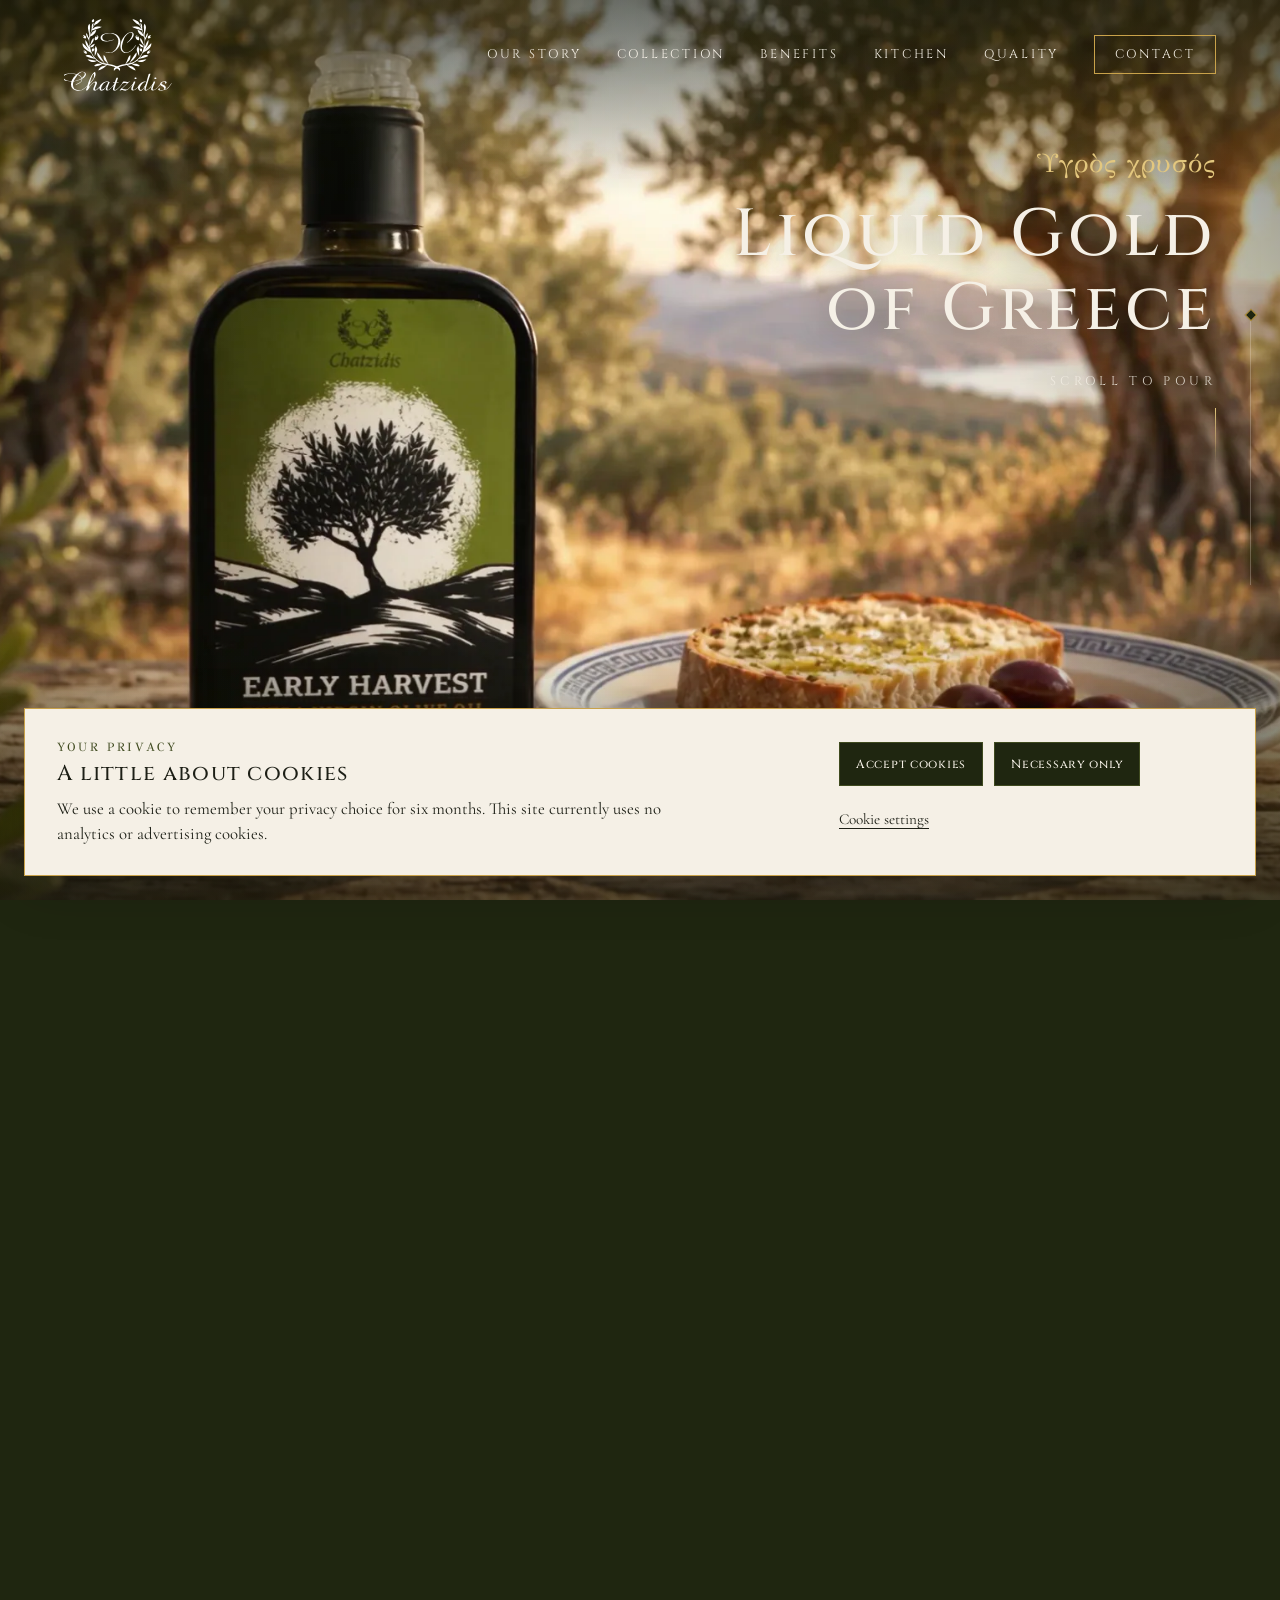
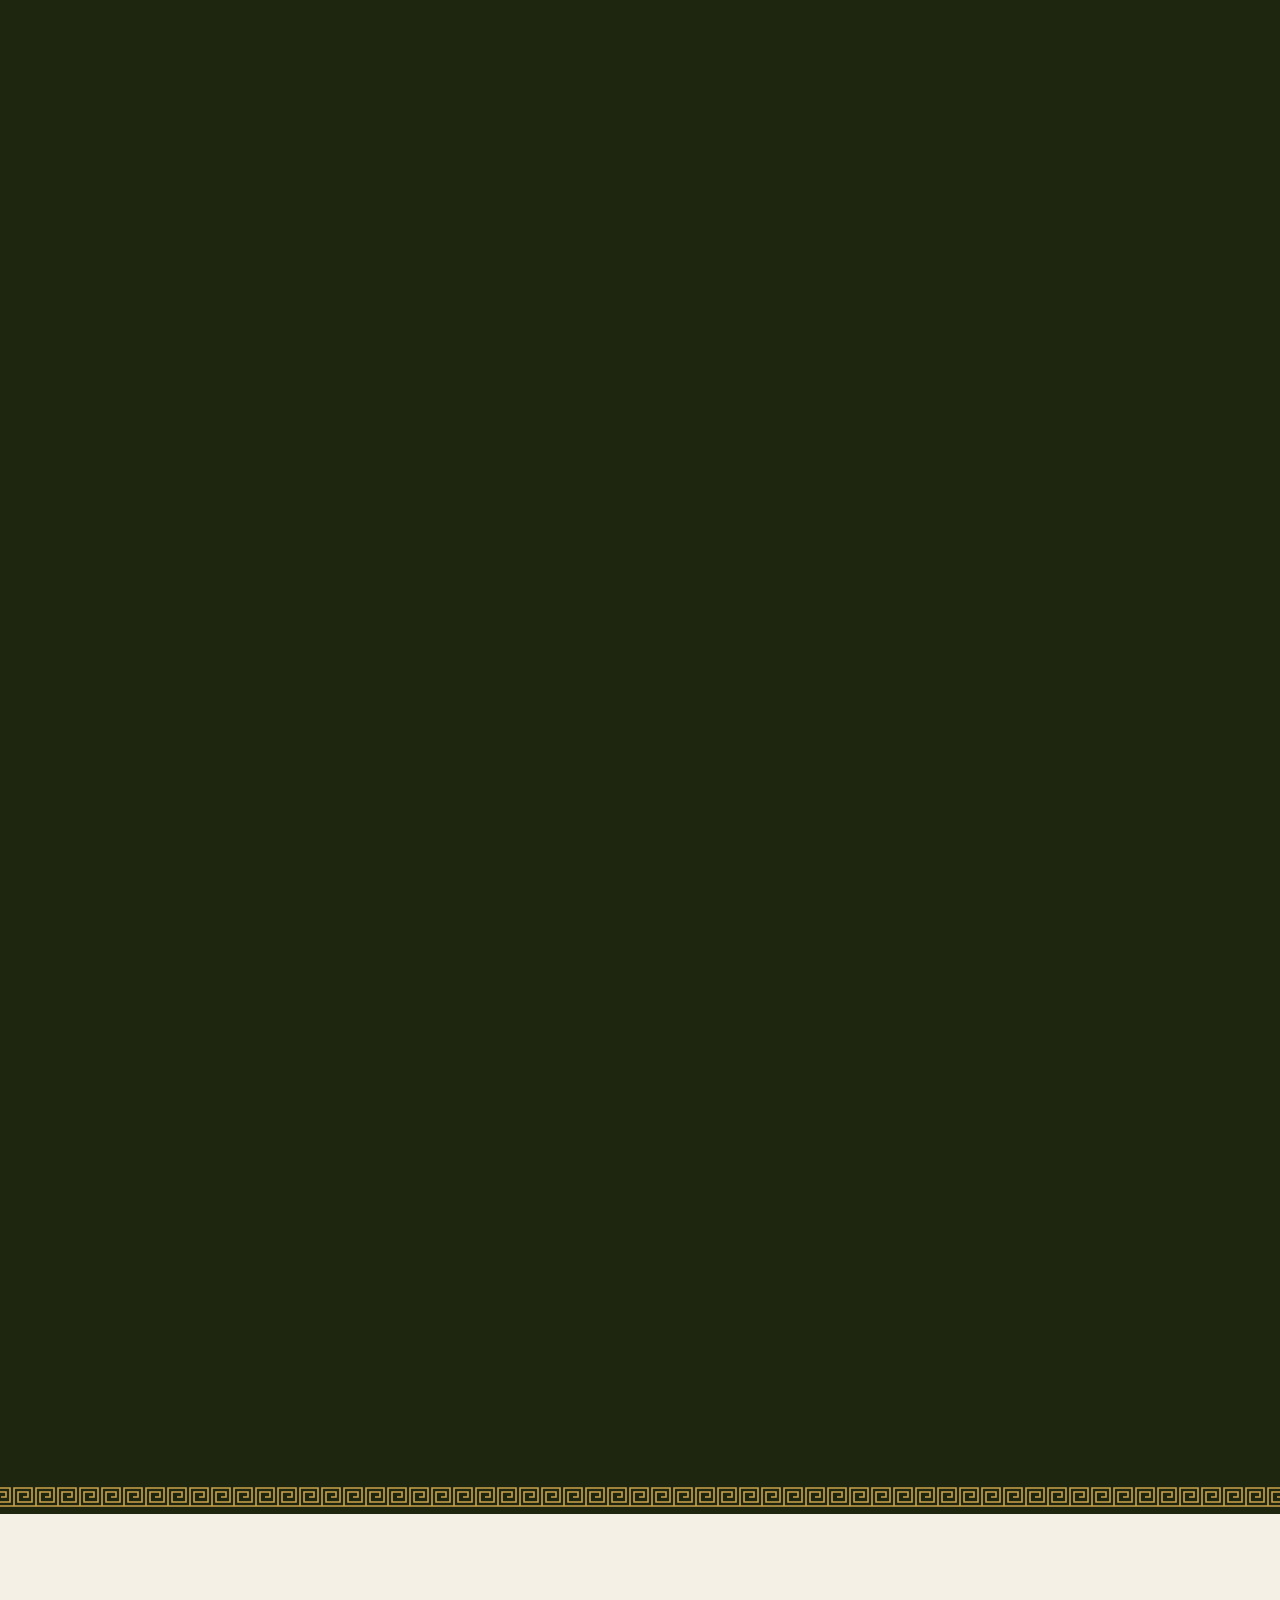
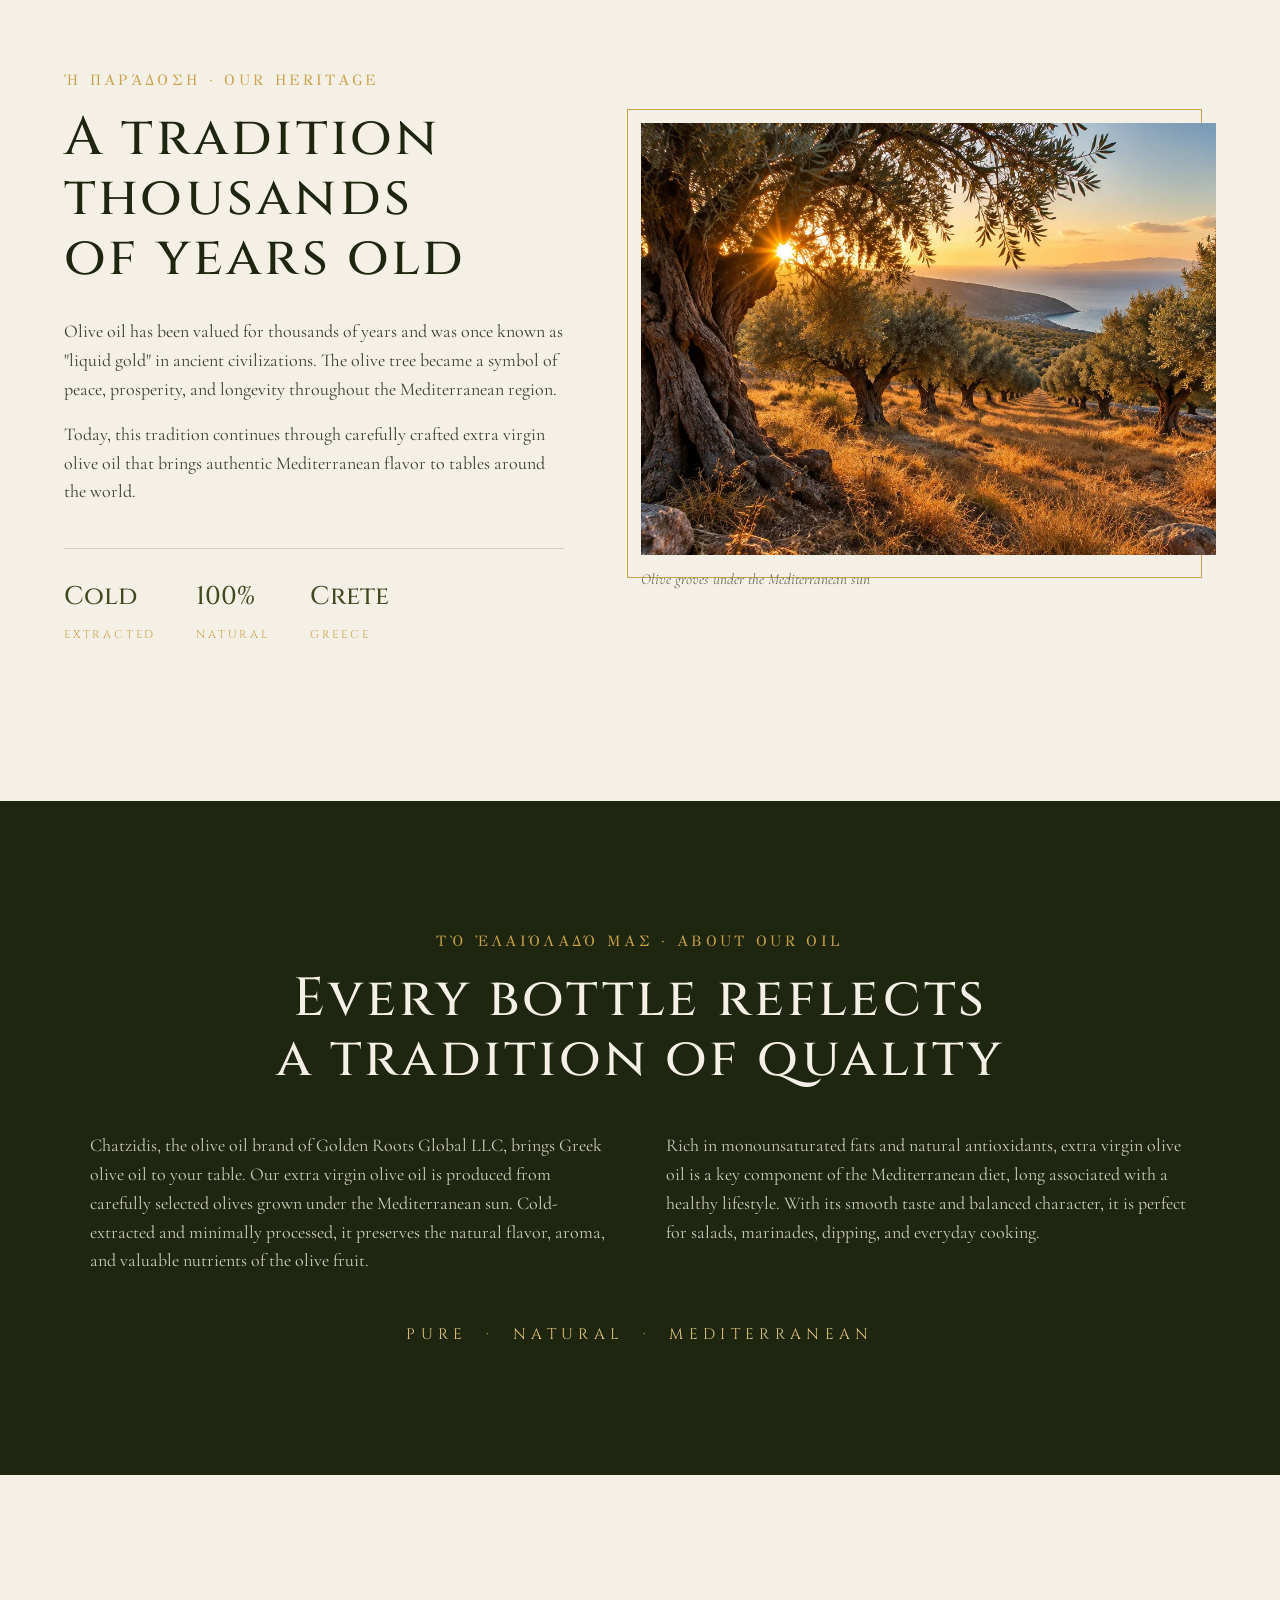
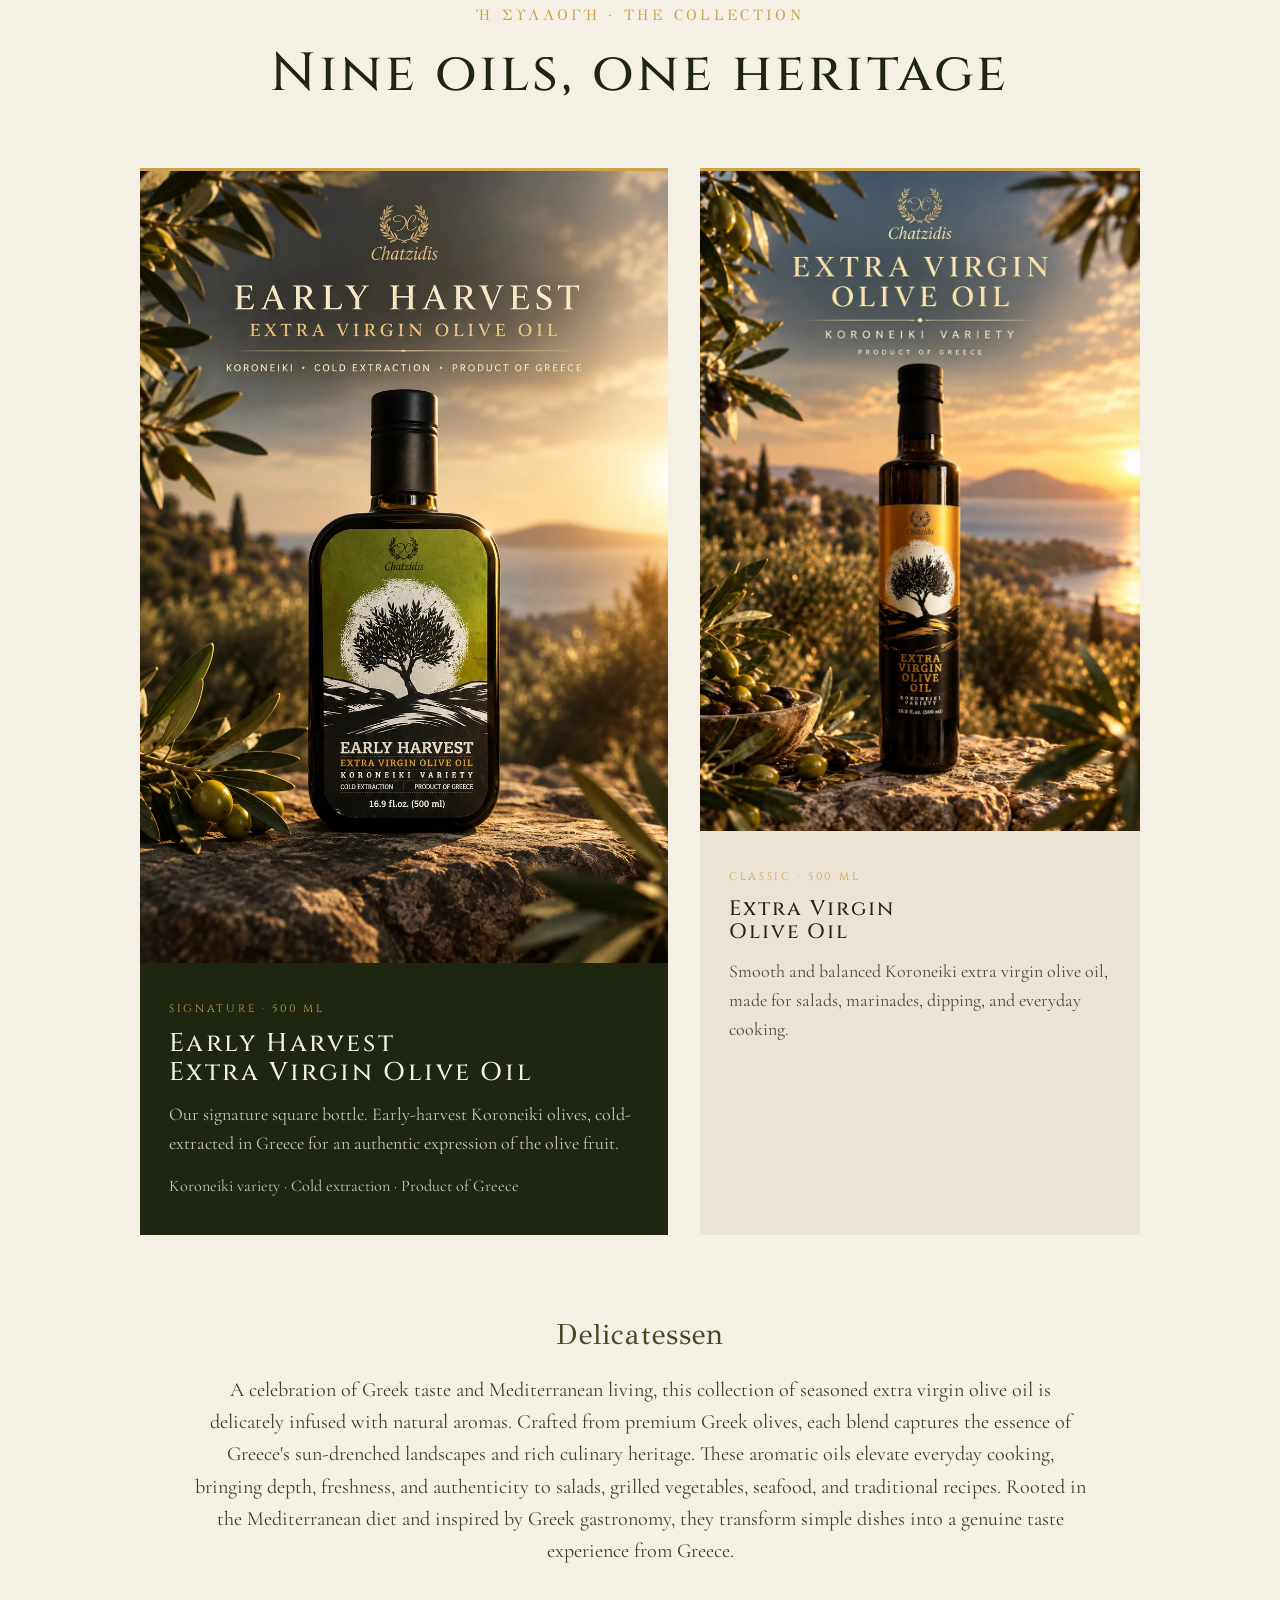
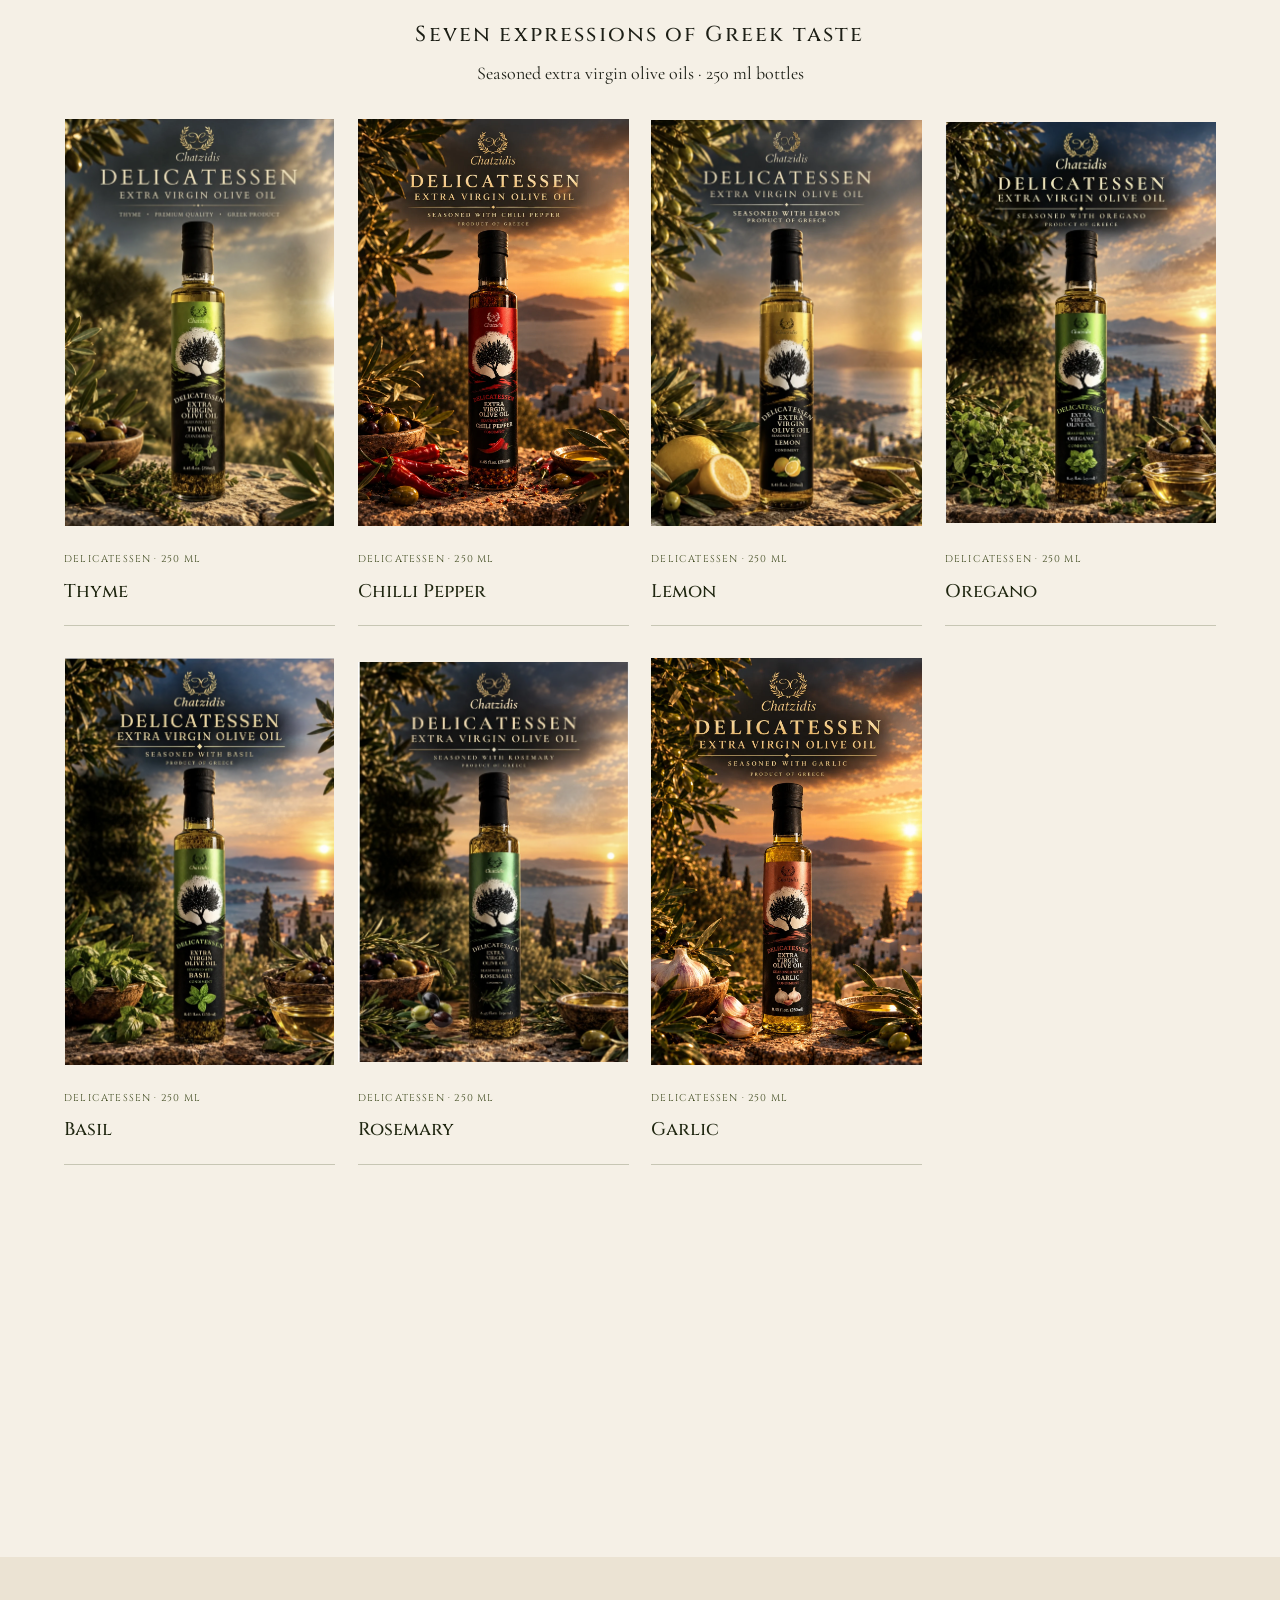
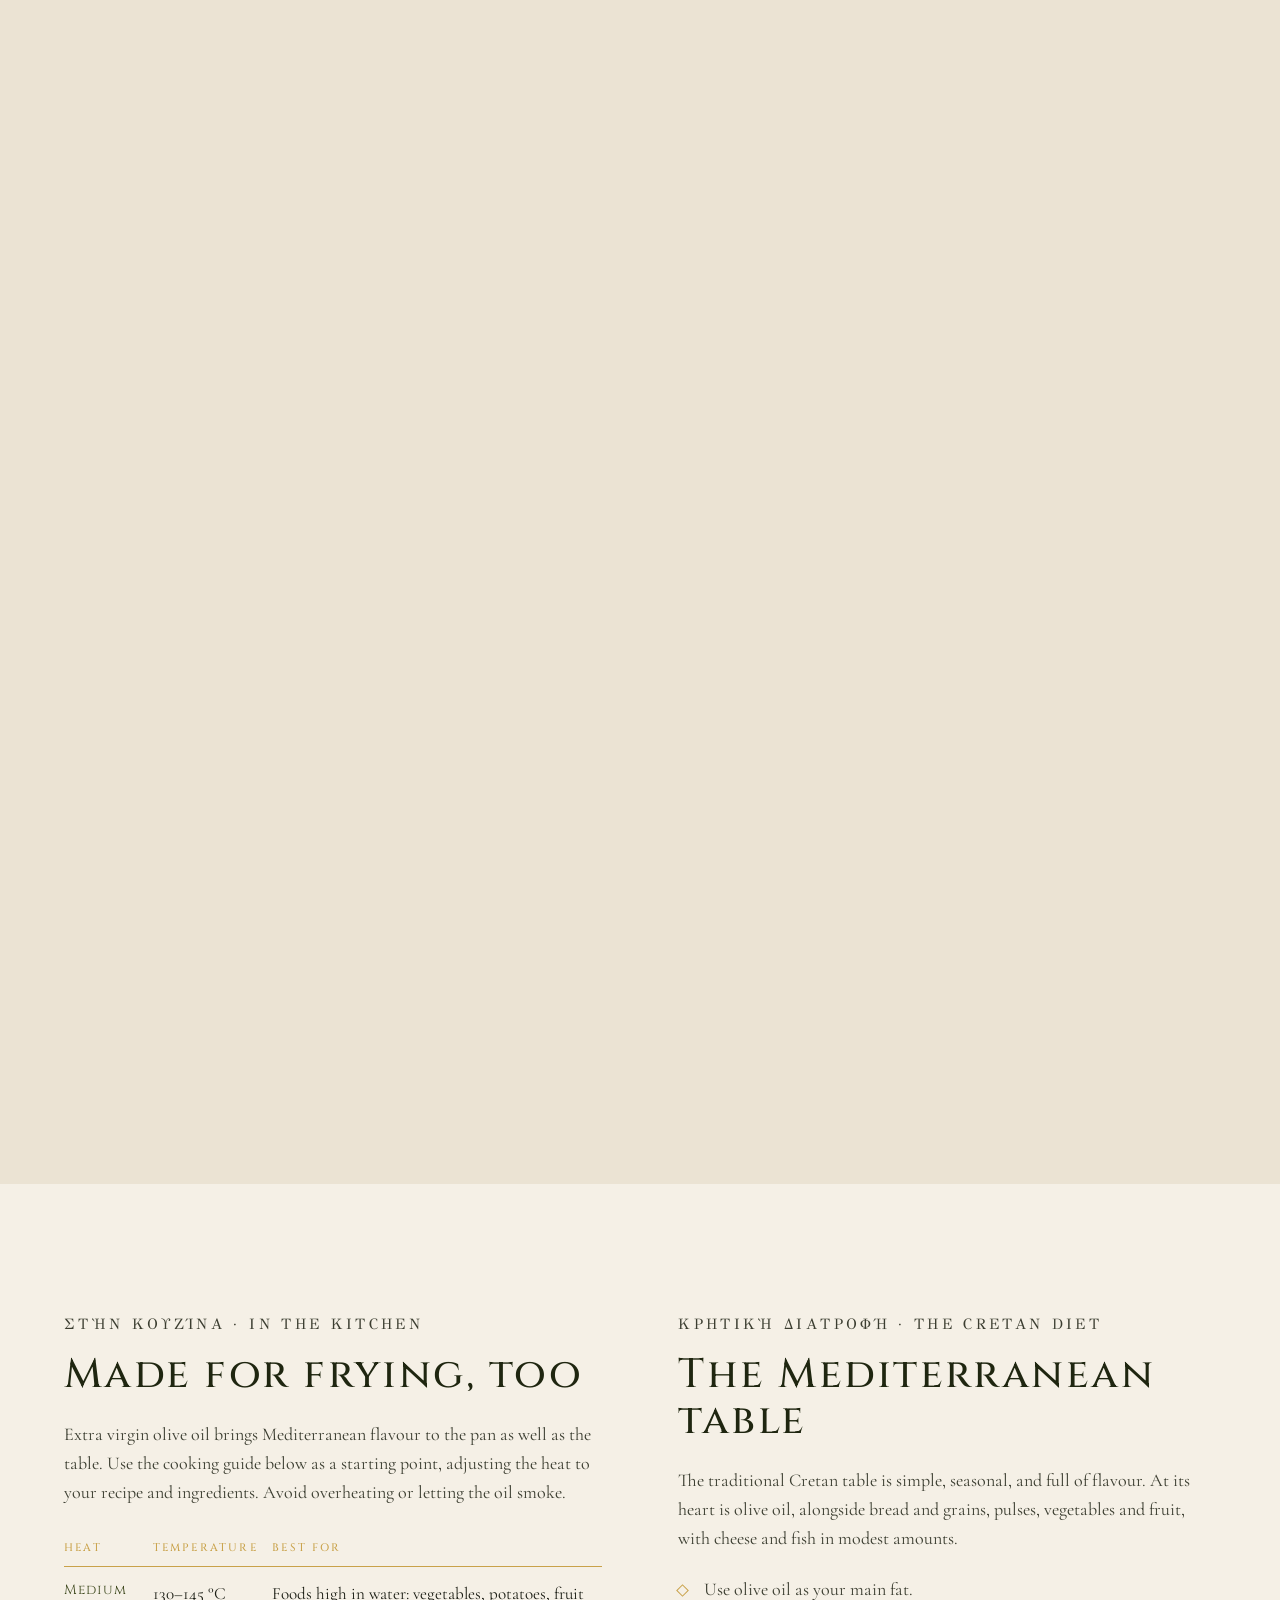
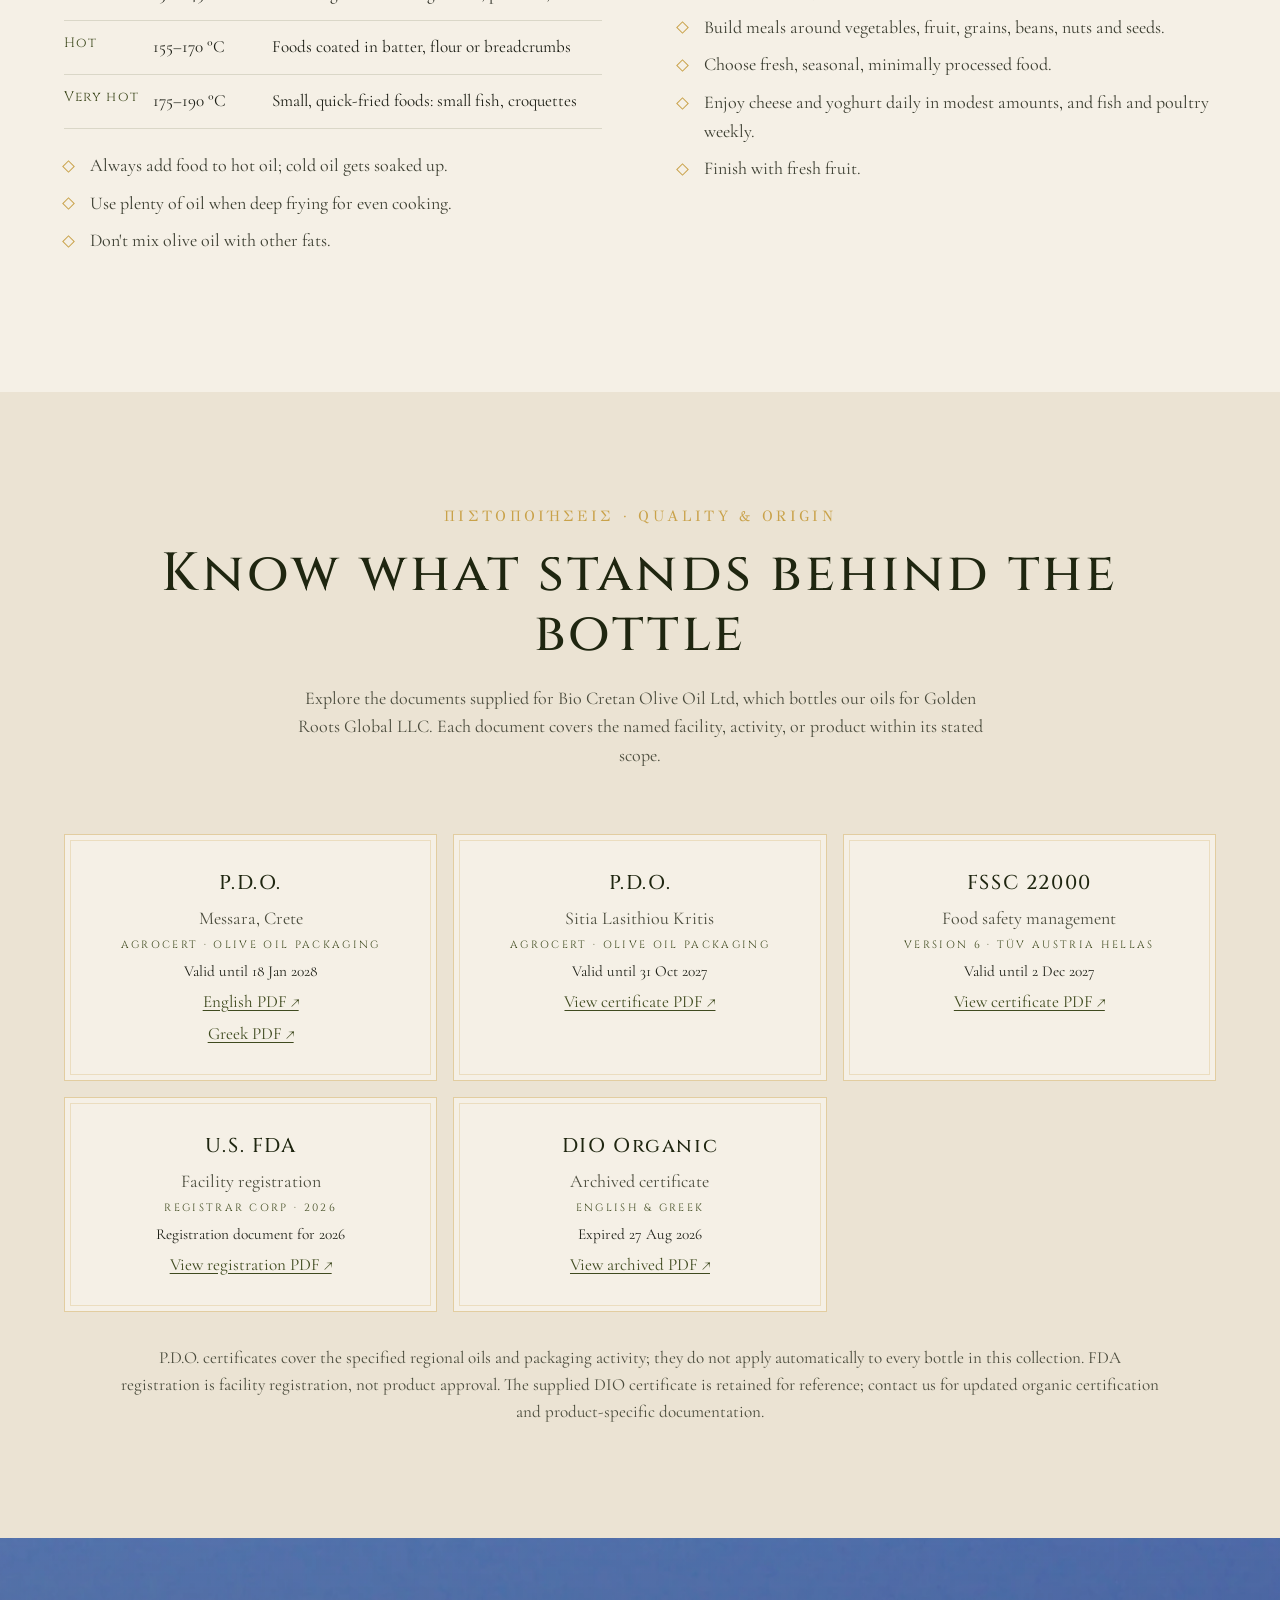
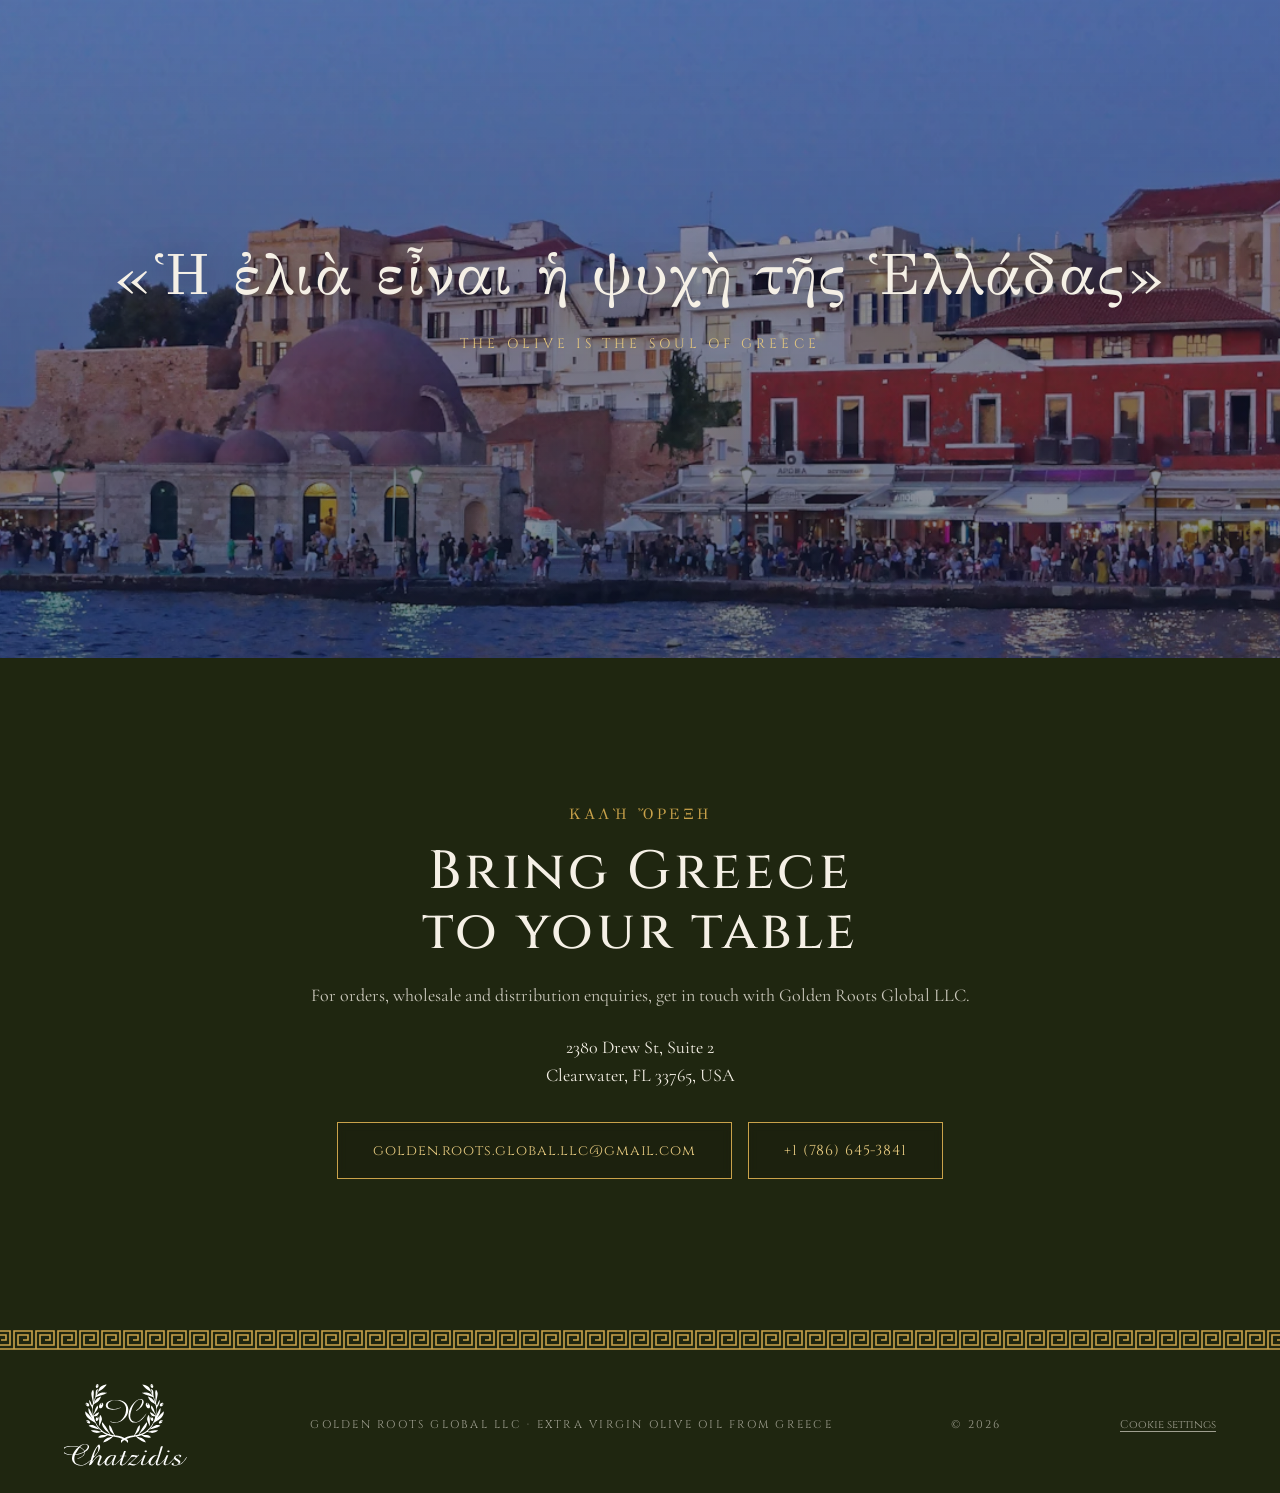
==== commit 687adaab: "Show updated bottle artwork across product collection" ====
--- a/index.html
+++ b/index.html
@@ -9,7 +9,7 @@
   <link rel="preconnect" href="https://fonts.gstatic.com" crossorigin />
   <link href="https://fonts.googleapis.com/css2?family=Cinzel:wght@400;500;600;700&family=Cinzel+Decorative:wght@400;700&family=Cormorant+Garamond:ital,wght@0,400;0,500;0,600;1,400;1,500&family=GFS+Didot&display=swap" rel="stylesheet" />
   <link rel="preload" as="image" href="assets/frames/frame_0001.webp?v=early-harvest-1" />
-  <link rel="stylesheet" href="styles.css?v=20260929-logo" />
+  <link rel="stylesheet" href="styles.css?v=20260930-products" />
 </head>
 <body>
 
@@ -103,6 +103,9 @@
 
       <div class="range">
         <article class="range-item range-feature reveal">
+          <a class="range-img" href="assets/products/early-harvest.webp" target="_blank" rel="noopener" aria-label="View Early Harvest bottle image">
+            <img src="assets/products/early-harvest.webp" alt="Chatzidis Early Harvest extra virgin olive oil, 500 ml" width="1024" height="1536" loading="lazy" />
+          </a>
           <div class="range-body">
             <span class="tag">Signature · 500 ml</span>
             <h3>Early Harvest<br/>Extra Virgin Olive Oil</h3>
@@ -111,6 +114,9 @@
           </div>
         </article>
         <article class="range-item reveal">
+          <a class="range-img" href="assets/products/classic.webp" target="_blank" rel="noopener" aria-label="View Classic extra virgin olive oil bottle image">
+            <img src="assets/products/classic.webp" alt="Chatzidis Koroneiki extra virgin olive oil, 500 ml" width="1024" height="1536" loading="lazy" />
+          </a>
           <div class="range-body">
             <span class="tag">Classic · 500 ml</span>
             <h3>Extra Virgin<br/>Olive Oil</h3>
@@ -129,24 +135,31 @@
       </div>
       <div class="flavour-grid">
         <article class="flavour-card reveal">
+          <a href="assets/products/thyme.webp" target="_blank" rel="noopener" aria-label="View Chatzidis Thyme bottle image"><img src="assets/products/thyme.webp" alt="Chatzidis Delicatessen olive oil seasoned with thyme, 250 ml" width="1084" height="1635" loading="lazy" /></a>
           <div><span class="tag">Delicatessen · 250 ml</span><h4>Thyme</h4></div>
         </article>
         <article class="flavour-card reveal">
+          <a href="assets/products/chilli-pepper.webp" target="_blank" rel="noopener" aria-label="View Chatzidis Chilli Pepper bottle image"><img src="assets/products/chilli-pepper.webp" alt="Chatzidis Delicatessen olive oil seasoned with chilli pepper, 250 ml" width="1024" height="1536" loading="lazy" /></a>
           <div><span class="tag">Delicatessen · 250 ml</span><h4>Chilli Pepper</h4></div>
         </article>
         <article class="flavour-card reveal">
+          <a href="assets/products/lemon.webp" target="_blank" rel="noopener" aria-label="View Chatzidis Lemon bottle image"><img src="assets/products/lemon.webp" alt="Chatzidis Delicatessen olive oil seasoned with lemon, 250 ml" width="1092" height="1637" loading="lazy" /></a>
           <div><span class="tag">Delicatessen · 250 ml</span><h4>Lemon</h4></div>
         </article>
         <article class="flavour-card reveal">
+          <a href="assets/products/oregano.webp" target="_blank" rel="noopener" aria-label="View Chatzidis Oregano bottle image"><img src="assets/products/oregano.webp" alt="Chatzidis Delicatessen olive oil seasoned with oregano, 250 ml" width="1103" height="1631" loading="lazy" /></a>
           <div><span class="tag">Delicatessen · 250 ml</span><h4>Oregano</h4></div>
         </article>
         <article class="flavour-card reveal">
+          <a href="assets/products/basil.webp" target="_blank" rel="noopener" aria-label="View Chatzidis Basil bottle image"><img src="assets/products/basil.webp" alt="Chatzidis Delicatessen olive oil seasoned with basil, 250 ml" width="1091" height="1648" loading="lazy" /></a>
           <div><span class="tag">Delicatessen · 250 ml</span><h4>Basil</h4></div>
         </article>
         <article class="flavour-card reveal">
+          <a href="assets/products/rosemary.webp" target="_blank" rel="noopener" aria-label="View Chatzidis Rosemary bottle image"><img src="assets/products/rosemary.webp" alt="Chatzidis Delicatessen olive oil seasoned with rosemary, 250 ml" width="1111" height="1639" loading="lazy" /></a>
           <div><span class="tag">Delicatessen · 250 ml</span><h4>Rosemary</h4></div>
         </article>
         <article class="flavour-card reveal">
+          <a href="assets/products/garlic.webp" target="_blank" rel="noopener" aria-label="View Chatzidis Garlic bottle image"><img src="assets/products/garlic.webp" alt="Chatzidis Delicatessen olive oil seasoned with garlic, 250 ml" width="1024" height="1536" loading="lazy" /></a>
           <div><span class="tag">Delicatessen · 250 ml</span><h4>Garlic</h4></div>
         </article>
       </div>
--- a/styles.css
+++ b/styles.css
@@ -309,7 +309,7 @@
 /* Original product photography and source documents */
 section[id] { scroll-margin-top: 90px; }
 .range { grid-template-columns: 1.2fr 1fr; max-width: 1000px; margin-inline: auto; }
-.range .range-img { display: block; aspect-ratio: 3 / 4; min-height: 0; flex: none; }
+.range .range-img { display: block; aspect-ratio: 2 / 3; min-height: 0; flex: none; }
 .range-img img { object-fit: contain; }
 .product-spec { font-size: .9em; margin-top: 1rem; }
 .text-link { text-decoration: underline; text-underline-offset: .25em; }
@@ -319,7 +319,7 @@
 .flavour-head p { margin-top: .7rem; }
 .flavour-grid { display: grid; grid-template-columns: repeat(4, minmax(0, 1fr)); gap: 2rem 1.4rem; }
 .flavour-card { border-bottom: 1px solid rgba(63,74,31,.25); }
-.flavour-card img { width: 100%; height: auto; aspect-ratio: 3 / 4; object-fit: contain; }
+.flavour-card img { width: 100%; height: auto; aspect-ratio: 2 / 3; object-fit: contain; }
 .flavour-card > div { padding: 1rem 0 1.2rem; }
 .flavour-card h4 { font-family: var(--display); font-weight: 500; font-size: 1.15rem; margin-top: .35rem; color: var(--olive-deep); }
 .flavour-card .tag { color: var(--olive); font-size: .62rem; letter-spacing: .12em; }
@@ -345,7 +345,7 @@
   .nav-links a:not(.nav-cta) { display: none; }
   .story, .product, .kitchen, .about-cols { grid-template-columns: 1fr; }
   .range { grid-template-columns: 1fr; max-width: 560px; margin: 0 auto; }
-  .range-feature .range-img { aspect-ratio: 4 / 3; flex: none; min-height: 0; }
+  .range-feature .range-img { aspect-ratio: 2 / 3; flex: none; min-height: 0; }
   .cert-list { grid-template-columns: repeat(2, 1fr); }
   .temps td:nth-child(2) { white-space: normal; }
   .pillars { grid-template-columns: 1fr; max-width: 520px; }
@@ -359,7 +359,7 @@
 
 @media (max-width: 600px) {
   .cert-list { grid-template-columns: 1fr; }
-  .range .range-img { aspect-ratio: 3 / 4; }
+  .range .range-img { aspect-ratio: 2 / 3; }
 }
 #delicatessen { scroll-margin-top: 100px; }
 
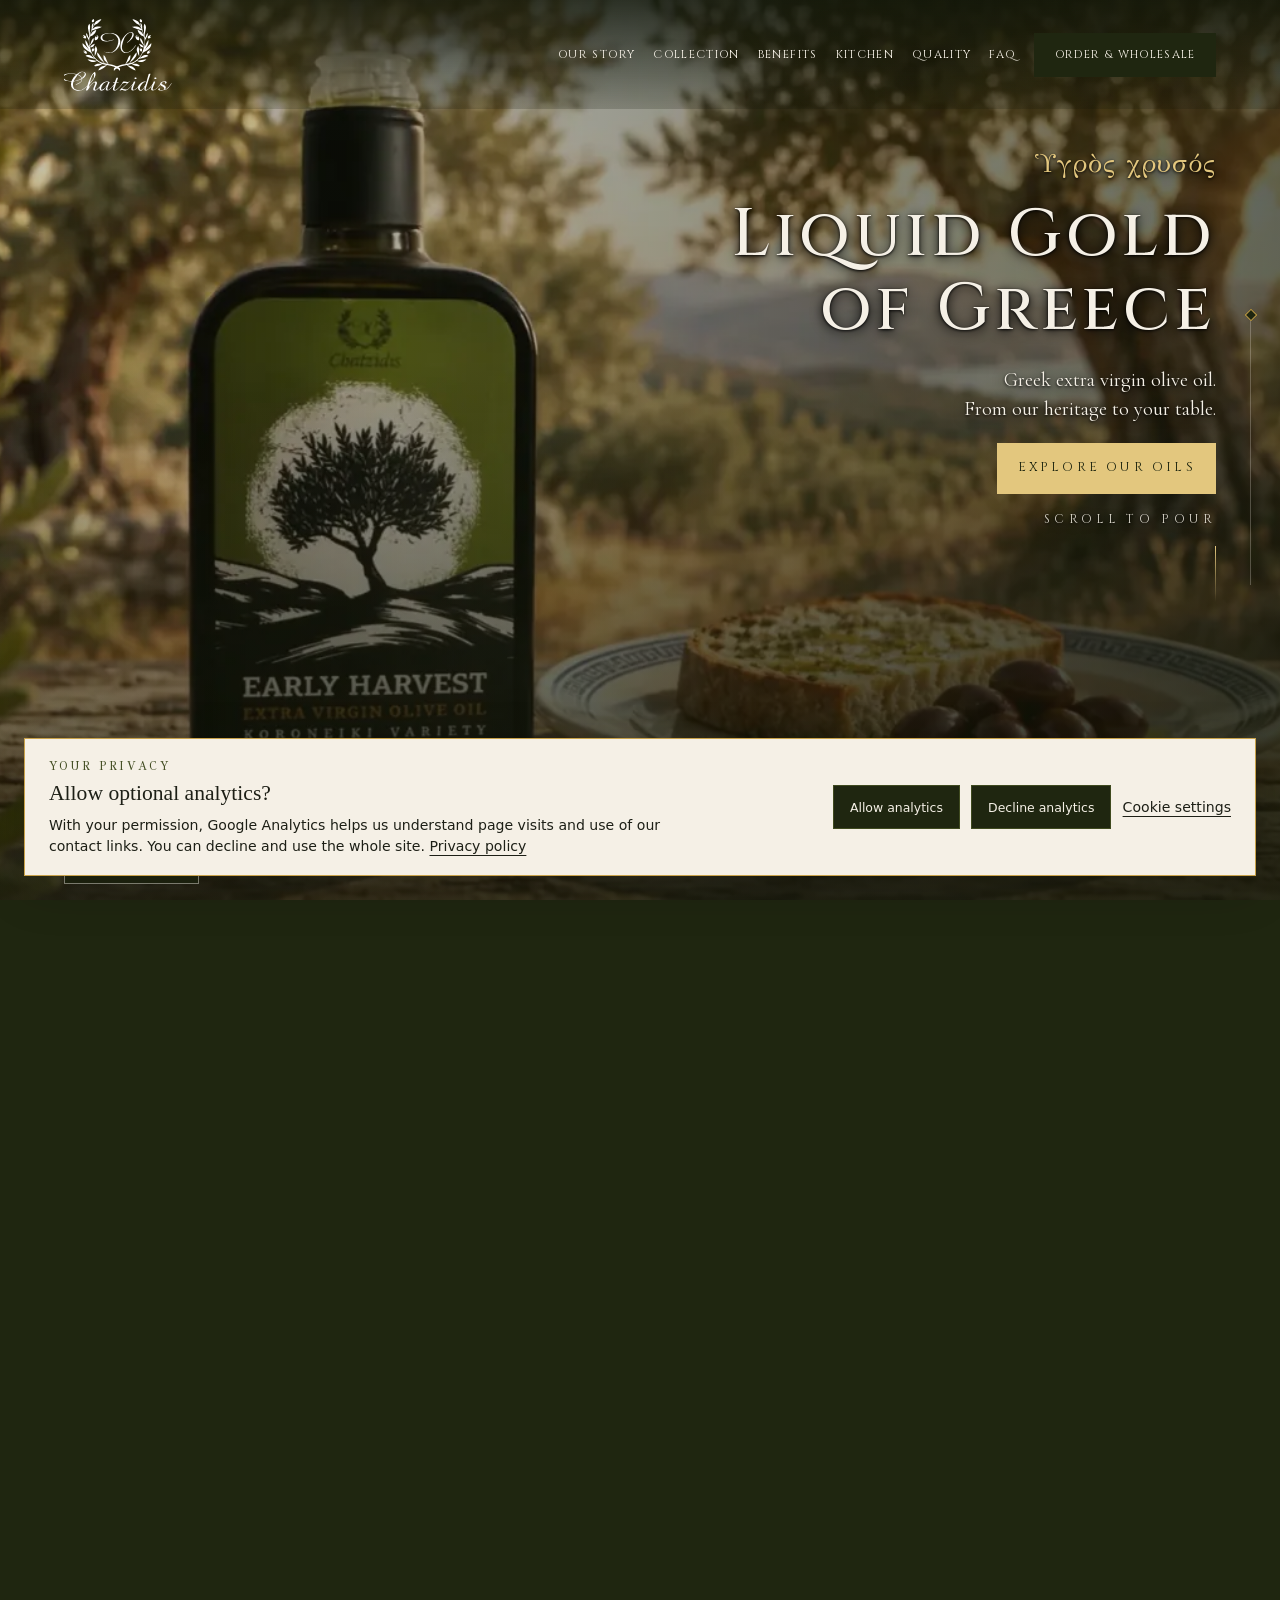
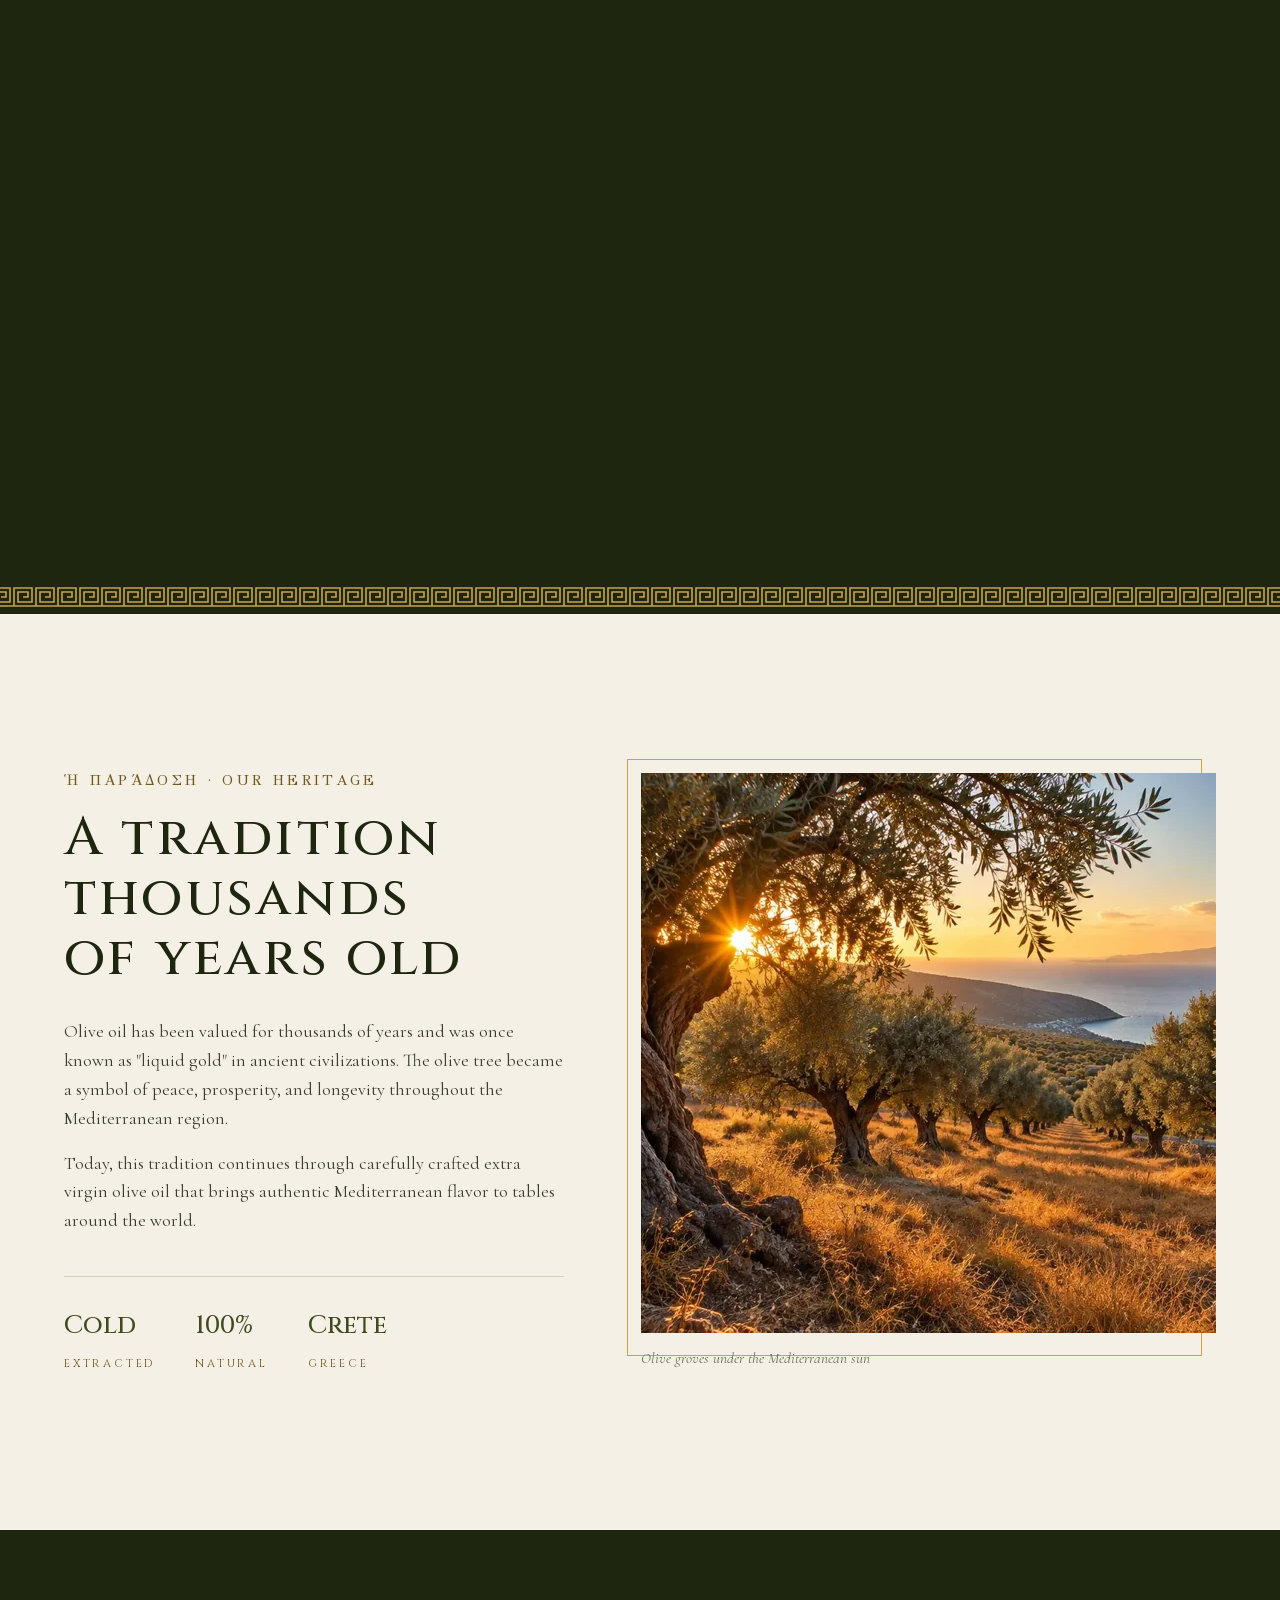
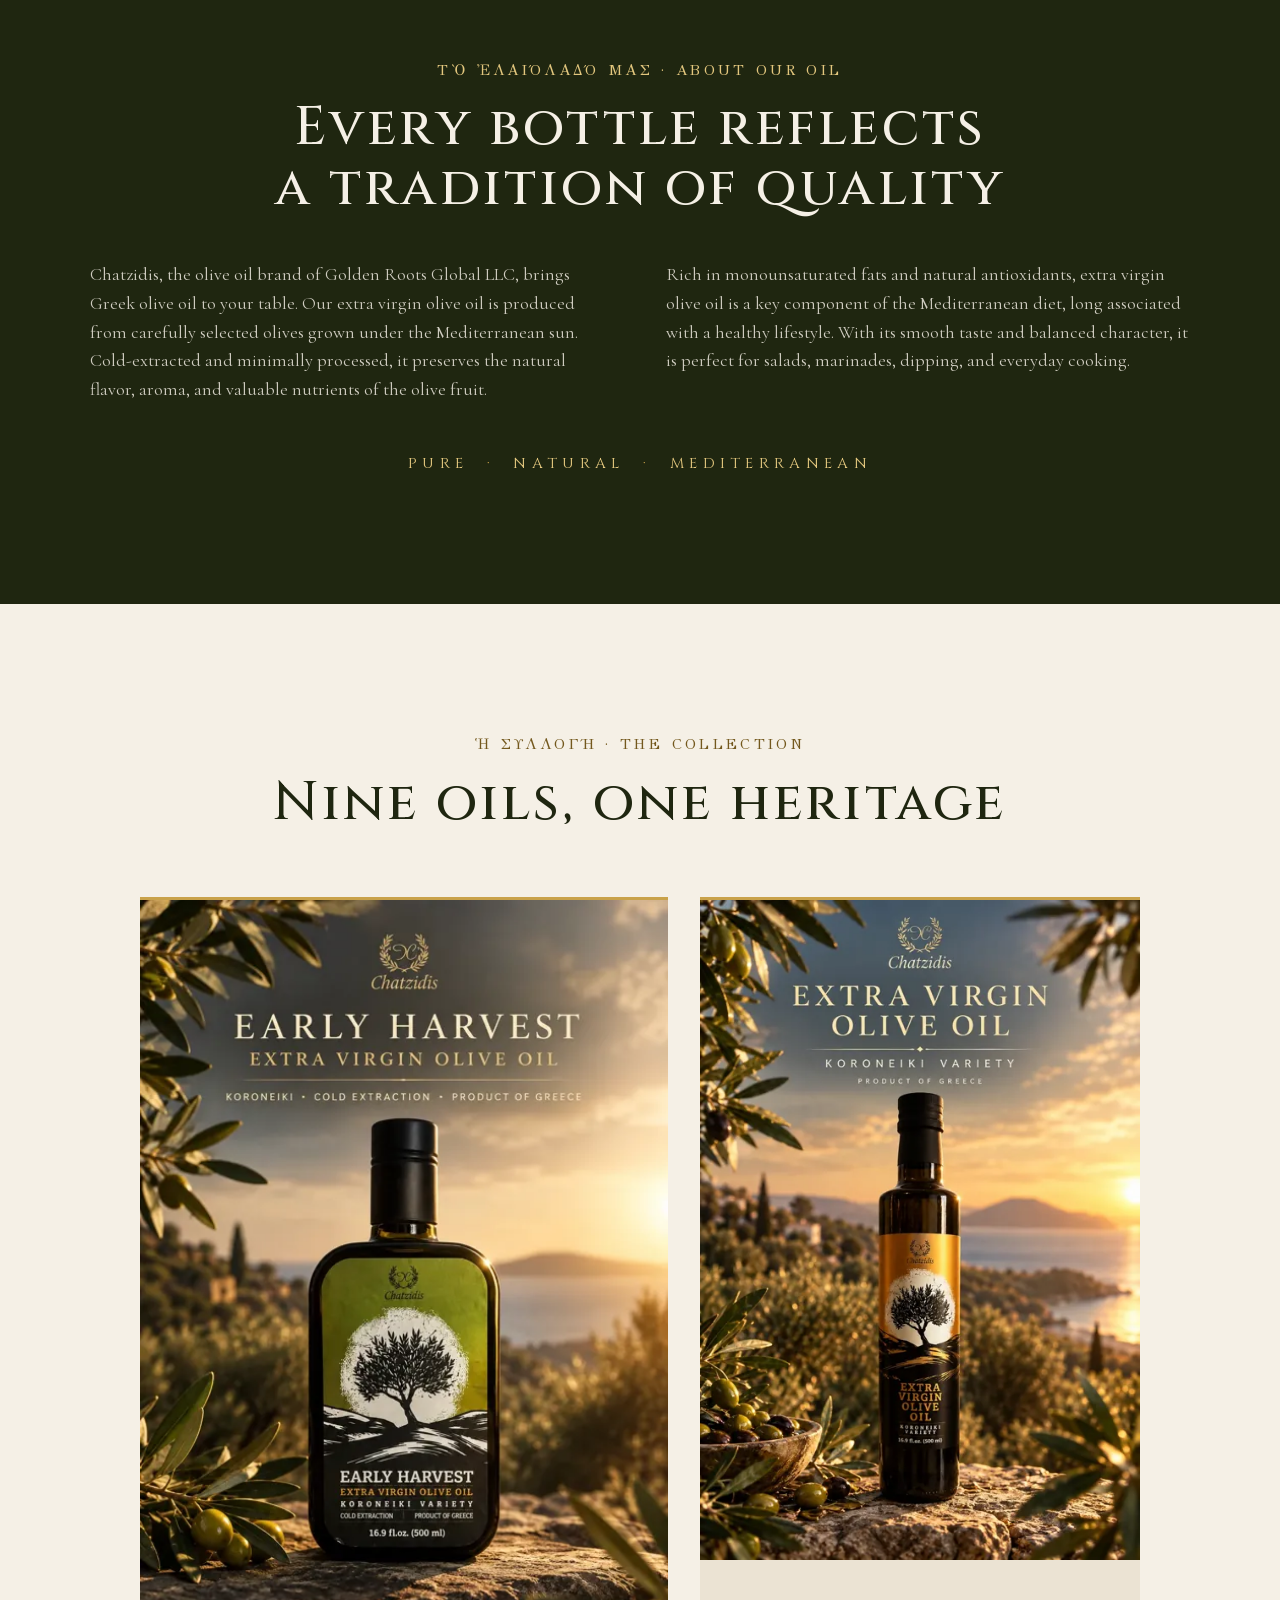
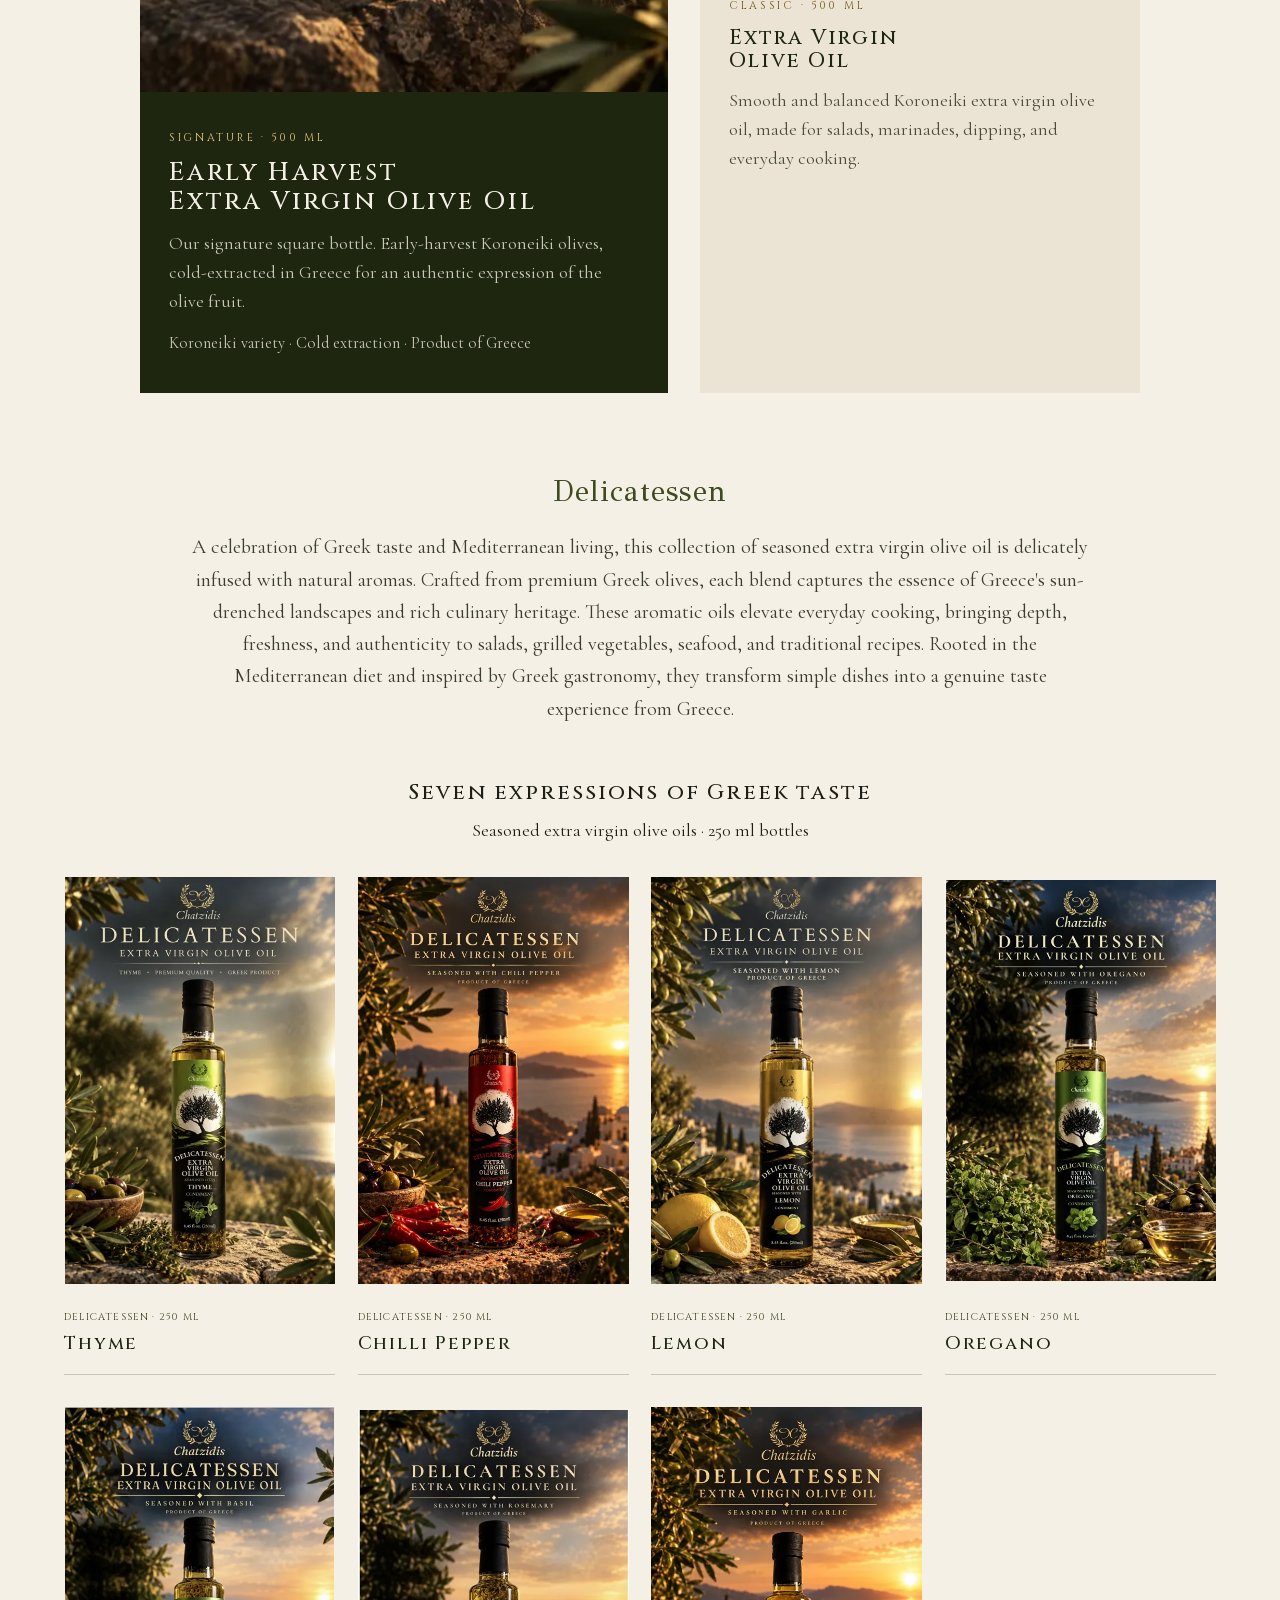
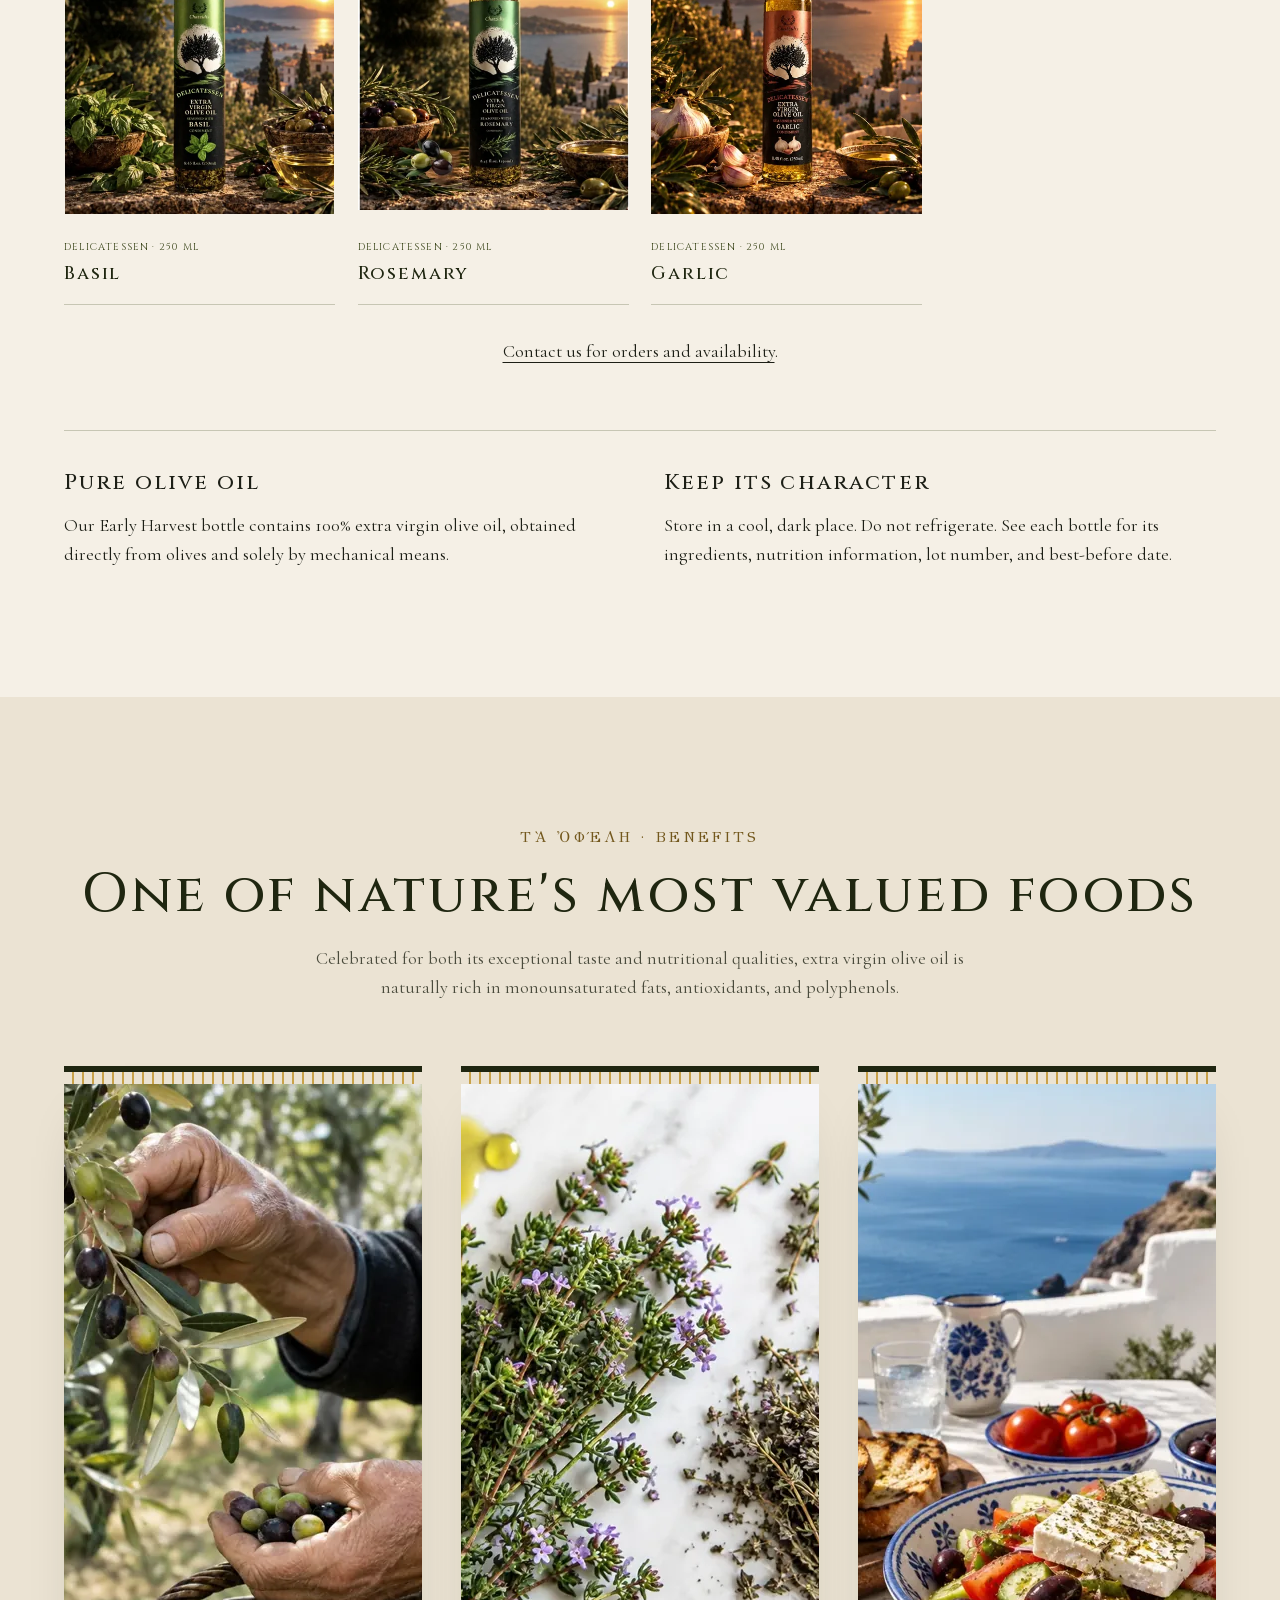
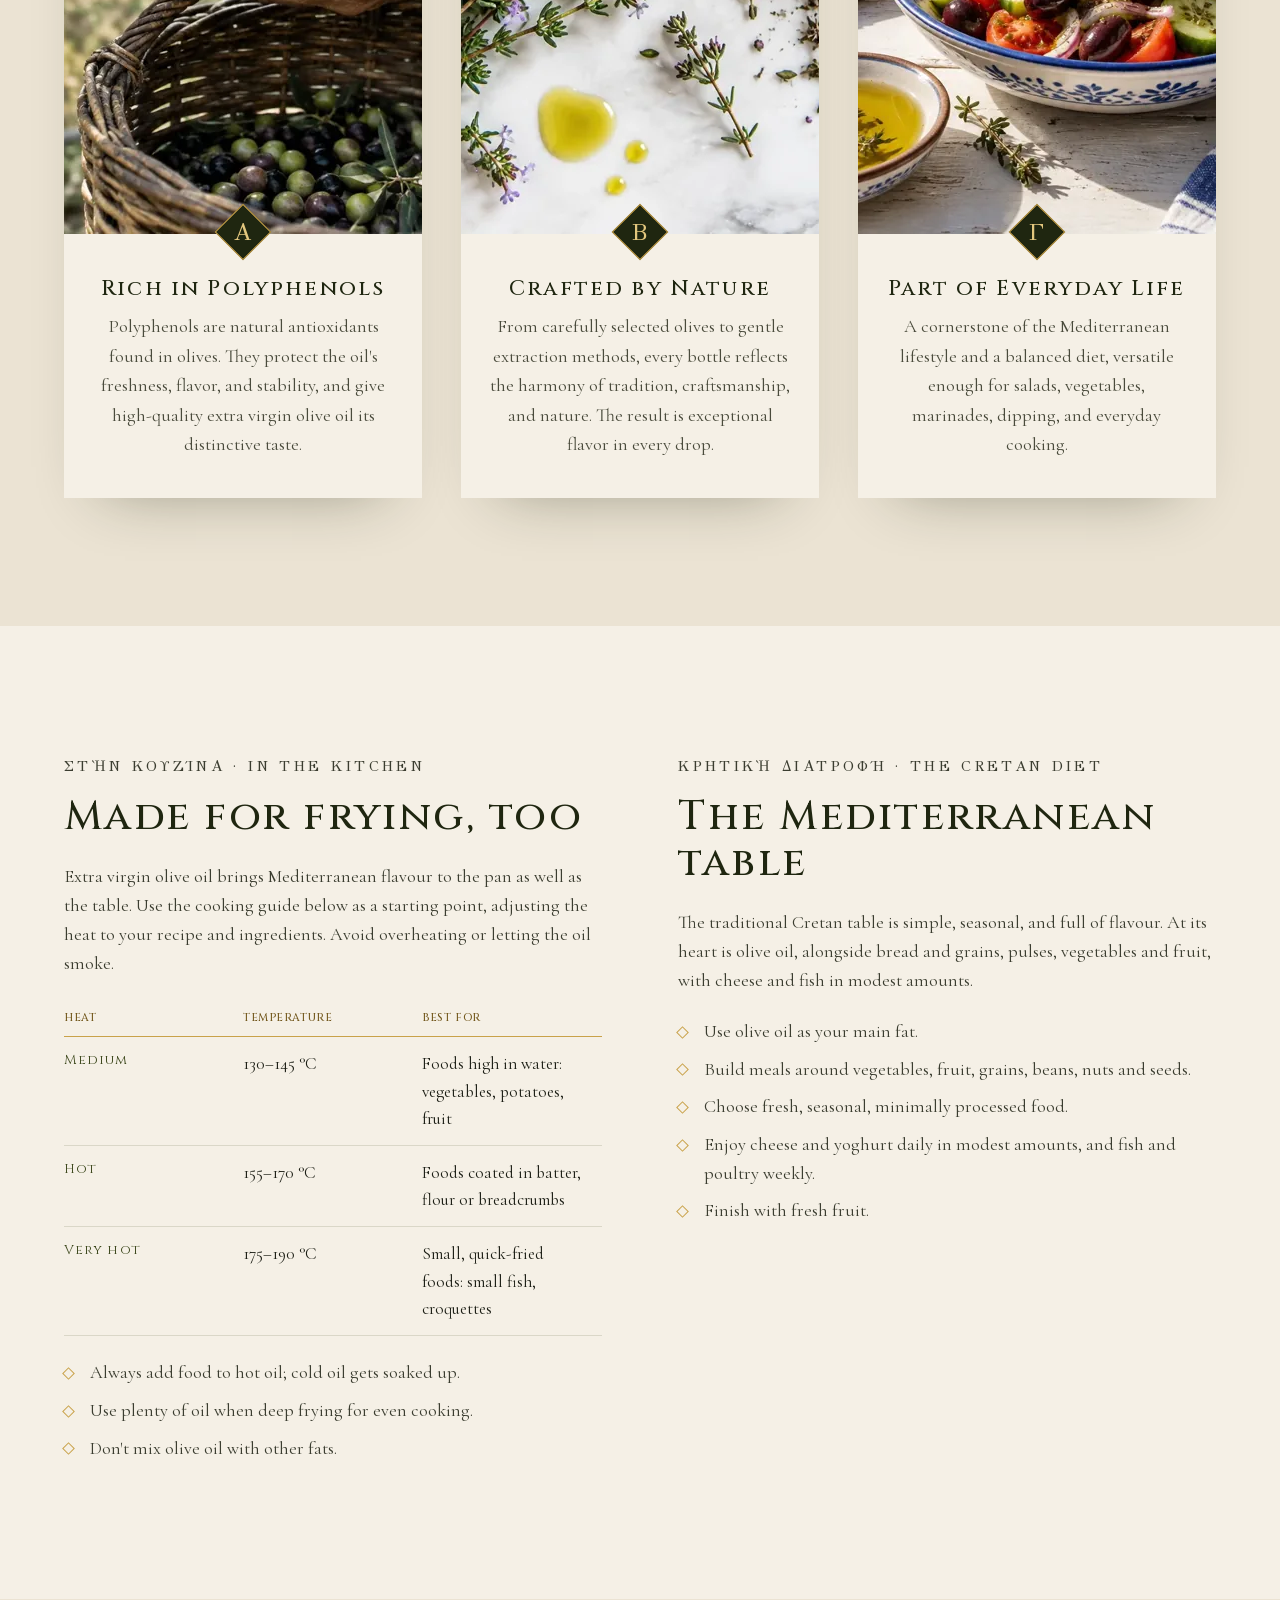
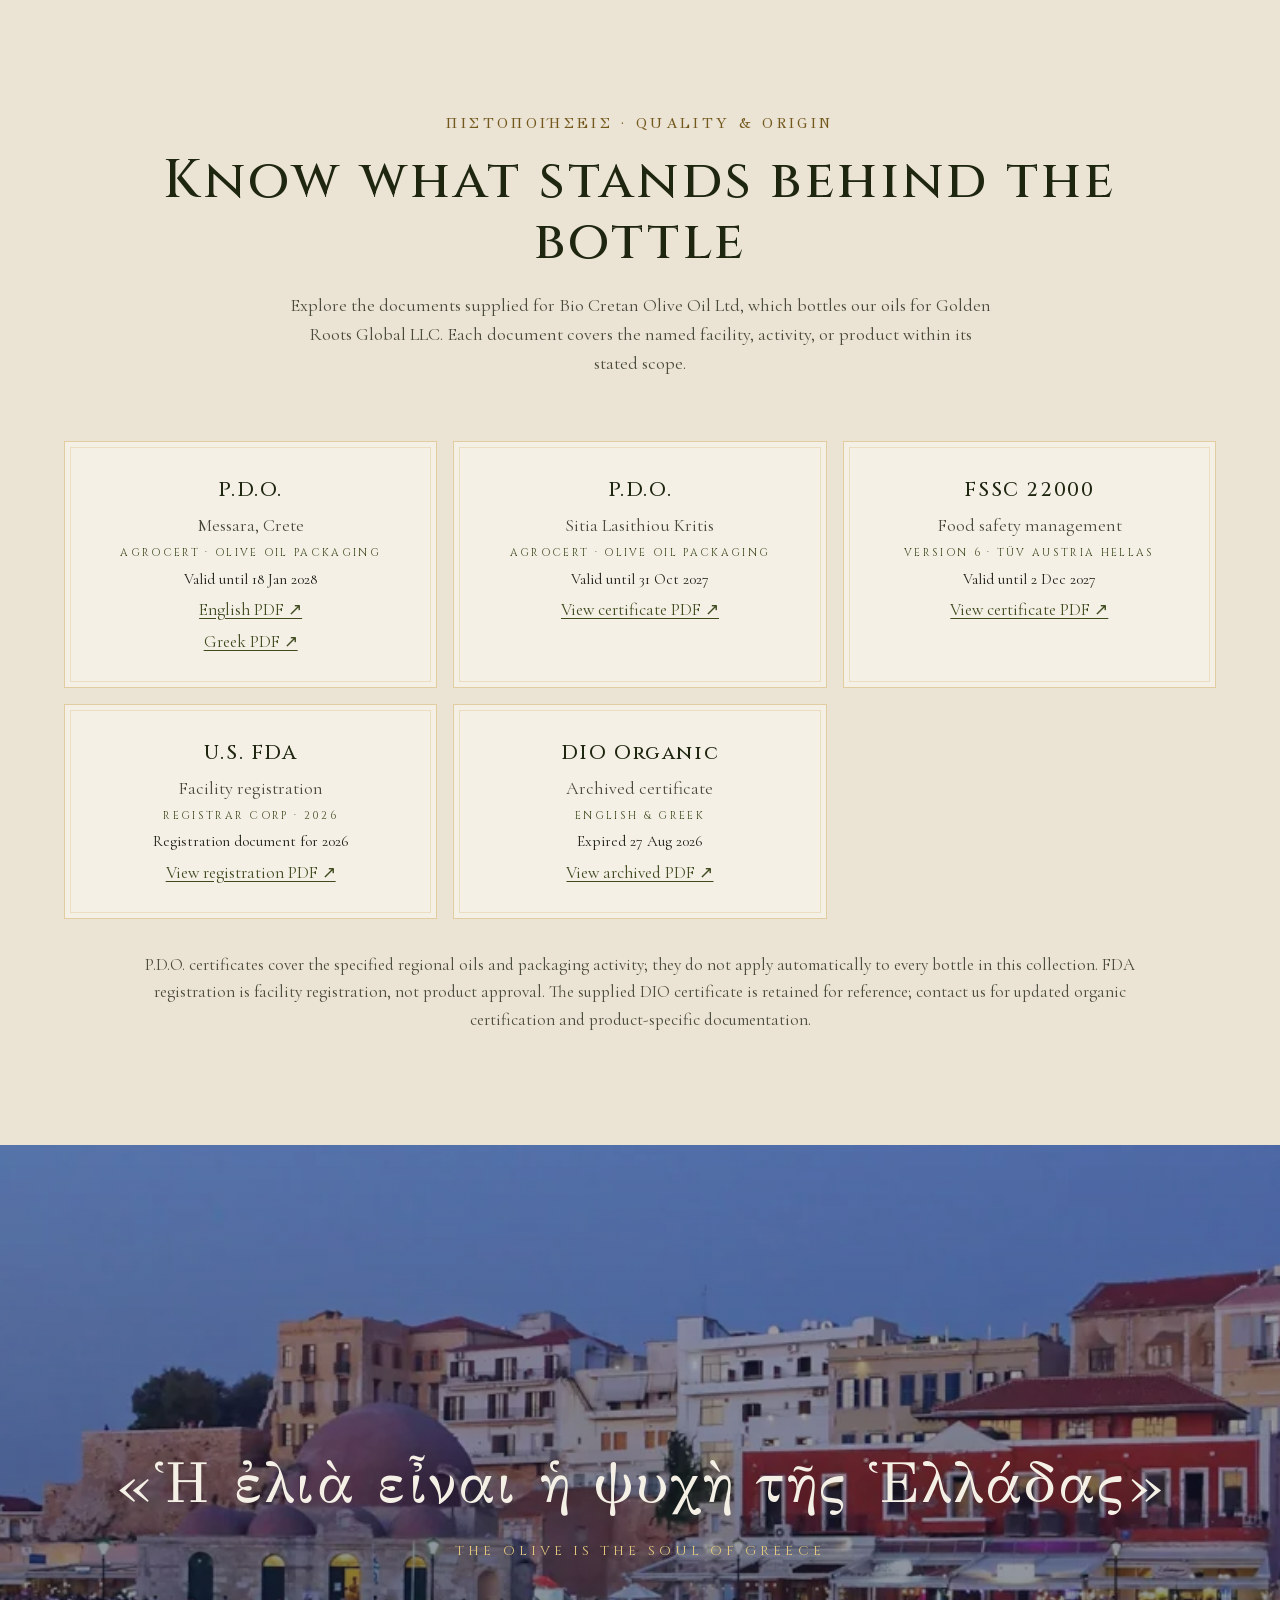
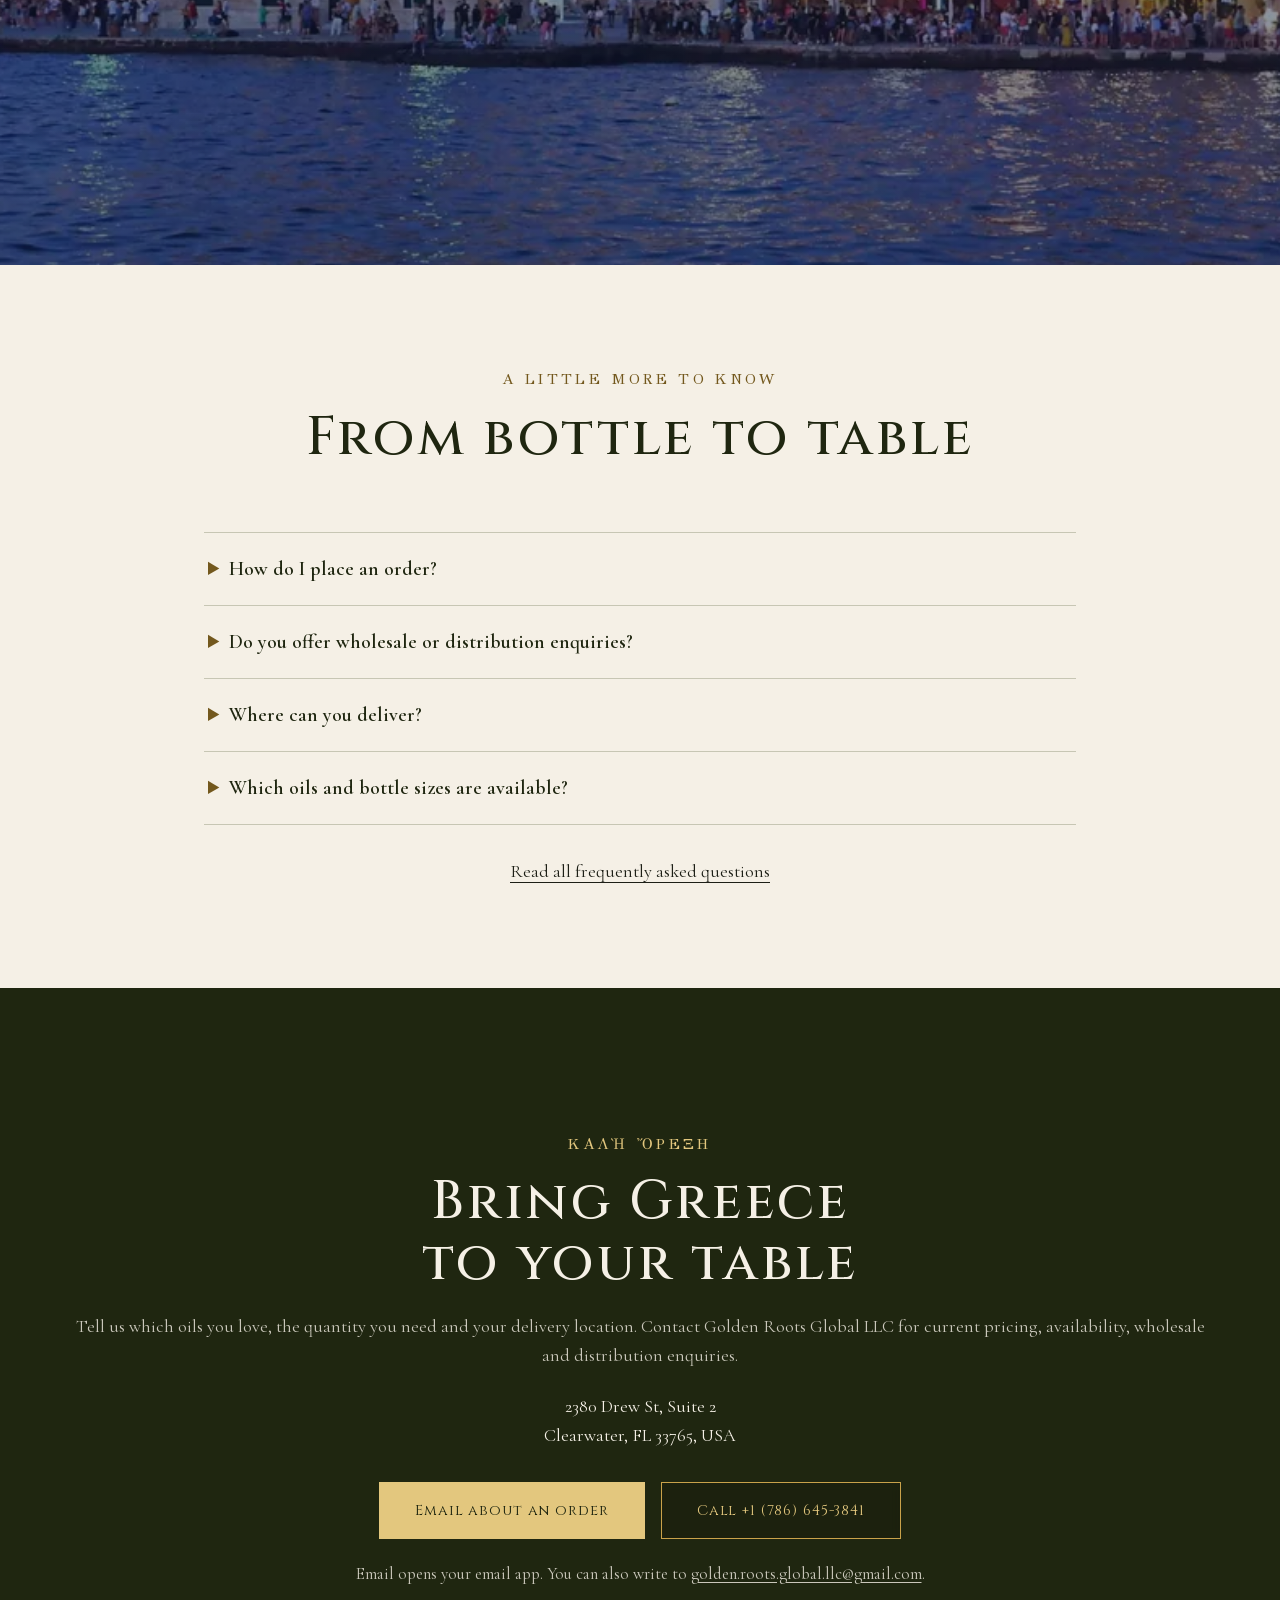
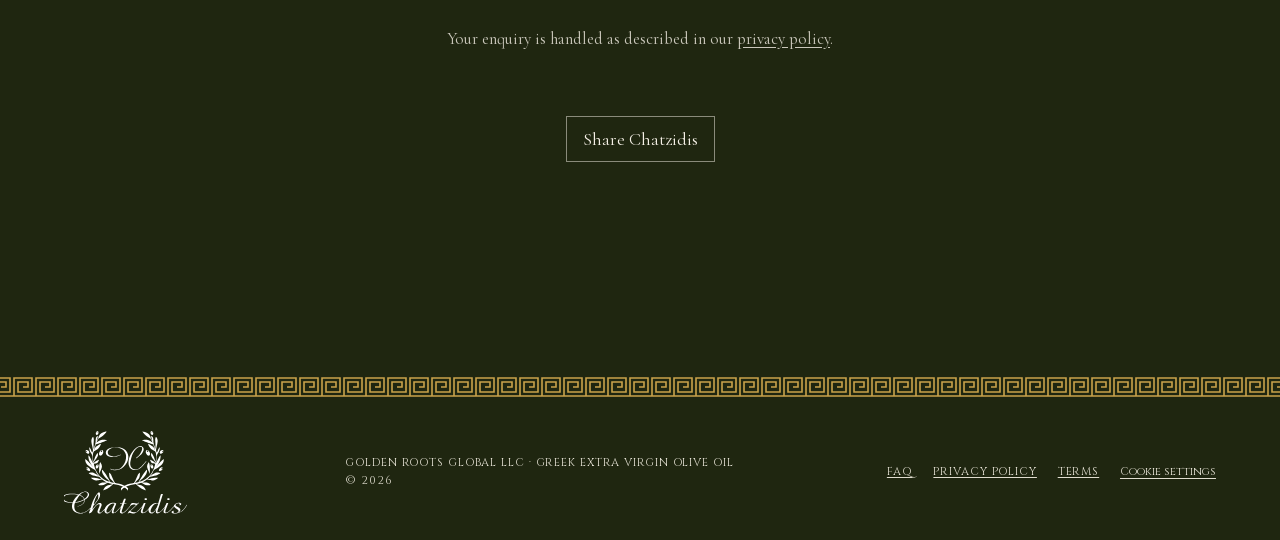
==== commit bda3bbc3: "Add site policies, SEO, consent analytics and accessibility improvements" ====
--- a/index.html
+++ b/index.html
@@ -3,59 +3,88 @@
 <head>
   <meta charset="UTF-8" />
   <meta name="viewport" content="width=device-width, initial-scale=1" />
-  <title>Chatzidis · Greek Extra Virgin Olive Oil</title>
-  <meta name="description" content="Chatzidis extra virgin olive oil from Crete. Early harvest, classic and Delicatessen infused olive oils by Golden Roots Global LLC. Pure. Natural. Mediterranean." />
-  <link rel="preconnect" href="https://fonts.googleapis.com" />
-  <link rel="preconnect" href="https://fonts.gstatic.com" crossorigin />
-  <link href="https://fonts.googleapis.com/css2?family=Cinzel:wght@400;500;600;700&family=Cinzel+Decorative:wght@400;700&family=Cormorant+Garamond:ital,wght@0,400;0,500;0,600;1,400;1,500&family=GFS+Didot&display=swap" rel="stylesheet" />
-  <link rel="preload" as="image" href="assets/frames/frame_0001.webp?v=early-harvest-1" />
-  <link rel="stylesheet" href="styles.css?v=20260930-products" />
+  <title>Chatzidis | Greek Extra Virgin Olive Oil &amp; Delicatessen</title>
+  <meta name="description" content="Discover Chatzidis Greek olive oils: Early Harvest, Classic Koroneiki and seven Delicatessen flavours. Contact Golden Roots Global LLC for orders and wholesale." />
+  <meta name="theme-color" content="#1f2610" />
+  <meta name="referrer" content="strict-origin-when-cross-origin" />
+  <meta name="robots" content="index, follow, max-image-preview:large" />
+  <link rel="canonical" href="https://chatzidisglobal.com/" />
+  <meta property="og:type" content="website" />
+  <meta property="og:site_name" content="Chatzidis" />
+  <meta property="og:locale" content="en_US" />
+  <meta property="og:title" content="Chatzidis | Greek Extra Virgin Olive Oil &amp; Delicatessen" />
+  <meta property="og:description" content="Discover Chatzidis Greek olive oils: Early Harvest, Classic Koroneiki and seven Delicatessen flavours. Contact Golden Roots Global LLC for orders and wholesale." />
+  <meta property="og:url" content="https://chatzidisglobal.com/" />
+  <meta property="og:image" content="https://chatzidisglobal.com/assets/img/social-share.png" />
+  <meta property="og:image:width" content="1200" />
+  <meta property="og:image:height" content="630" />
+  <meta property="og:image:alt" content="Chatzidis Greek olive oils: Early Harvest, Classic and Delicatessen" />
+  <meta name="twitter:card" content="summary_large_image" />
+  <meta name="twitter:title" content="Chatzidis | Greek Extra Virgin Olive Oil &amp; Delicatessen" />
+  <meta name="twitter:description" content="Discover Chatzidis Greek olive oils: Early Harvest, Classic Koroneiki and seven Delicatessen flavours. Contact Golden Roots Global LLC for orders and wholesale." />
+  <meta name="twitter:image" content="https://chatzidisglobal.com/assets/img/social-share.png" />
+  <meta name="twitter:image:alt" content="Chatzidis Greek olive oils: Early Harvest, Classic and Delicatessen" />
+  <link rel="icon" href="favicon.svg" type="image/svg+xml" />
+  <link rel="icon" href="favicon.ico" sizes="32x32" />
+  <link rel="apple-touch-icon" href="apple-touch-icon.png" />
+  <link rel="stylesheet" href="fonts.css?v=20260930-site" />
+  <link rel="stylesheet" href="styles.css?v=20260930-site" />
+  <script type="application/ld+json">{"@context": "https://schema.org", "@type": "Organization", "name": "Golden Roots Global LLC", "alternateName": "Chatzidis", "url": "https://chatzidisglobal.com/", "logo": "https://chatzidisglobal.com/assets/img/chatzidis-logo.svg", "email": "golden.roots.global.llc@gmail.com", "telephone": "+1-786-645-3841", "address": {"@type": "PostalAddress", "streetAddress": "2380 Drew St, Suite 2", "addressLocality": "Clearwater", "addressRegion": "FL", "postalCode": "33765", "addressCountry": "US"}}</script>
 </head>
 <body>
 
+  <a class="skip-link" href="#main-content">Skip to content</a>
   <header class="nav" id="nav">
-    <a href="#top" class="brand">
-      <img class="brand-logo" src="assets/img/chatzidis-logo.svg" alt="Chatzidis" width="284" height="188" />
-    </a>
-    <nav class="nav-links">
-      <a href="#story">Our Story</a>
-      <a href="#collection">Collection</a>
-      <a href="#benefits">Benefits</a>
-      <a href="#kitchen">Kitchen</a>
-      <a href="#certifications">Quality</a>
-      <a href="#contact" class="nav-cta">Contact</a>
-    </nav>
+    <a href="#top" class="brand" aria-label="Chatzidis home"><img class="brand-logo" src="assets/img/chatzidis-logo.svg" alt="Chatzidis" width="284" height="188" /></a>
+    <nav class="nav-links" aria-label="Main navigation"><a href="#story">Our Story</a>
+<a href="#collection">Collection</a>
+<a href="#benefits">Benefits</a>
+<a href="#kitchen">Kitchen</a>
+<a href="#certifications">Quality</a><a href="faq.html">FAQ</a><a href="#contact" class="nav-cta">Order &amp; wholesale</a></nav>
+    <details class="mobile-menu">
+      <summary>Menu</summary>
+      <nav aria-label="Mobile navigation"><a href="#story">Our Story</a>
+<a href="#collection">Collection</a>
+<a href="#benefits">Benefits</a>
+<a href="#kitchen">Kitchen</a>
+<a href="#certifications">Quality</a><a href="faq.html">FAQ</a><a href="#contact">Order &amp; wholesale</a></nav>
+    </details>
+    <a class="mobile-order" href="#contact">Enquire</a>
   </header>
 
-  <main id="top">
+  <main id="main-content" tabindex="-1">
+    <div id="top"></div>
 
     <!-- ============ SCROLL-SCRUBBED POUR ============ -->
     <section class="pour" id="pour">
       <div class="pour-sticky">
-        <canvas id="pour-canvas" aria-label="An uncapped Chatzidis Early Harvest bottle pouring olive oil onto bread in a sunlit olive grove"></canvas>
+        <picture class="hero-poster"><source media="(max-width: 900px)" srcset="assets/frames/mobile/frame_0001.webp" /><img src="assets/frames/web/frame_0001.webp" width="1280" height="715" alt="Chatzidis Early Harvest olive oil beside bread in a sunlit olive grove" fetchpriority="high" /></picture>
+        <canvas id="pour-canvas" aria-hidden="true"></canvas>
         <div class="pour-vignette"></div>
 
         <div class="beat beat-1" data-in="0" data-out="0.16">
-          <p class="greek">Ὑγρὸς χρυσός</p>
+          <p class="greek" lang="el">Ὑγρὸς χρυσός</p>
           <h1>Liquid Gold<br/>of Greece</h1>
-          <p class="sub">Scroll to pour</p>
+          <p class="hero-intro">Greek extra virgin olive oil.<br/>From our heritage to your table.</p>
+          <a href="#collection" class="btn btn-primary">Explore our oils</a>
+          <p class="sub motion-hint">Scroll to pour</p>
           <span class="scroll-cue" aria-hidden="true"></span>
         </div>
-        <div class="beat beat-2" data-in="0.22" data-out="0.42">
+        <div class="beat beat-2" inert aria-hidden="true" data-in="0.22" data-out="0.42">
           <p class="numeral">I</p>
           <h2>Grown under the<br/>Mediterranean sun</h2>
         </div>
-        <div class="beat beat-3" data-in="0.48" data-out="0.68">
+        <div class="beat beat-3" inert aria-hidden="true" data-in="0.48" data-out="0.68">
           <p class="numeral">II</p>
           <h2>Cold-extracted,<br/>minimally processed</h2>
         </div>
-        <div class="beat beat-4" data-in="0.76" data-out="1.01">
+        <div class="beat beat-4" inert aria-hidden="true" data-in="0.76" data-out="1.01">
           <p class="numeral">III</p>
           <h2>Pure. Natural.<br/>Mediterranean.</h2>
           <a href="#collection" class="btn">Discover the Collection</a>
         </div>
 
-        <div class="loader" id="loader"><span id="loader-bar"></span></div>
+        <button class="motion-toggle" id="motion-toggle" type="button" aria-controls="pour-canvas" hidden>Pause animation</button>
         <div class="progress-rail" aria-hidden="true"><span id="progress-dot"></span></div>
       </div>
     </section>
@@ -76,7 +105,7 @@
         </div>
       </div>
       <figure class="story-img reveal">
-        <img src="assets/img/grove.webp" alt="Ancient Greek olive grove at golden hour" loading="lazy" />
+        <img src="assets/img/grove.webp" width="1000" height="560" decoding="async" alt="Ancient Greek olive grove at golden hour" loading="lazy" />
         <figcaption>Olive groves under the Mediterranean sun</figcaption>
       </figure>
     </section>
@@ -104,7 +133,7 @@
       <div class="range">
         <article class="range-item range-feature reveal">
           <a class="range-img" href="assets/products/early-harvest.webp" target="_blank" rel="noopener" aria-label="View Early Harvest bottle image">
-            <img src="assets/products/early-harvest.webp" alt="Chatzidis Early Harvest extra virgin olive oil, 500 ml" width="1024" height="1536" loading="lazy" />
+            <img src="assets/products/thumbs/early-harvest.webp" srcset="assets/products/thumbs/early-harvest.webp 520w, assets/products/early-harvest.webp 1024w" sizes="(max-width: 900px) 90vw, 520px" decoding="async" alt="Chatzidis Early Harvest extra virgin olive oil, 500 ml" width="1024" height="1536" loading="lazy" />
           </a>
           <div class="range-body">
             <span class="tag">Signature · 500 ml</span>
@@ -115,7 +144,7 @@
         </article>
         <article class="range-item reveal">
           <a class="range-img" href="assets/products/classic.webp" target="_blank" rel="noopener" aria-label="View Classic extra virgin olive oil bottle image">
-            <img src="assets/products/classic.webp" alt="Chatzidis Koroneiki extra virgin olive oil, 500 ml" width="1024" height="1536" loading="lazy" />
+            <img src="assets/products/thumbs/classic.webp" srcset="assets/products/thumbs/classic.webp 520w, assets/products/classic.webp 1024w" sizes="(max-width: 900px) 90vw, 520px" decoding="async" alt="Chatzidis Koroneiki extra virgin olive oil, 500 ml" width="1024" height="1536" loading="lazy" />
           </a>
           <div class="range-body">
             <span class="tag">Classic · 500 ml</span>
@@ -135,32 +164,32 @@
       </div>
       <div class="flavour-grid">
         <article class="flavour-card reveal">
-          <a href="assets/products/thyme.webp" target="_blank" rel="noopener" aria-label="View Chatzidis Thyme bottle image"><img src="assets/products/thyme.webp" alt="Chatzidis Delicatessen olive oil seasoned with thyme, 250 ml" width="1084" height="1635" loading="lazy" /></a>
-          <div><span class="tag">Delicatessen · 250 ml</span><h4>Thyme</h4></div>
-        </article>
-        <article class="flavour-card reveal">
-          <a href="assets/products/chilli-pepper.webp" target="_blank" rel="noopener" aria-label="View Chatzidis Chilli Pepper bottle image"><img src="assets/products/chilli-pepper.webp" alt="Chatzidis Delicatessen olive oil seasoned with chilli pepper, 250 ml" width="1024" height="1536" loading="lazy" /></a>
-          <div><span class="tag">Delicatessen · 250 ml</span><h4>Chilli Pepper</h4></div>
-        </article>
-        <article class="flavour-card reveal">
-          <a href="assets/products/lemon.webp" target="_blank" rel="noopener" aria-label="View Chatzidis Lemon bottle image"><img src="assets/products/lemon.webp" alt="Chatzidis Delicatessen olive oil seasoned with lemon, 250 ml" width="1092" height="1637" loading="lazy" /></a>
-          <div><span class="tag">Delicatessen · 250 ml</span><h4>Lemon</h4></div>
-        </article>
-        <article class="flavour-card reveal">
-          <a href="assets/products/oregano.webp" target="_blank" rel="noopener" aria-label="View Chatzidis Oregano bottle image"><img src="assets/products/oregano.webp" alt="Chatzidis Delicatessen olive oil seasoned with oregano, 250 ml" width="1103" height="1631" loading="lazy" /></a>
-          <div><span class="tag">Delicatessen · 250 ml</span><h4>Oregano</h4></div>
-        </article>
-        <article class="flavour-card reveal">
-          <a href="assets/products/basil.webp" target="_blank" rel="noopener" aria-label="View Chatzidis Basil bottle image"><img src="assets/products/basil.webp" alt="Chatzidis Delicatessen olive oil seasoned with basil, 250 ml" width="1091" height="1648" loading="lazy" /></a>
-          <div><span class="tag">Delicatessen · 250 ml</span><h4>Basil</h4></div>
-        </article>
-        <article class="flavour-card reveal">
-          <a href="assets/products/rosemary.webp" target="_blank" rel="noopener" aria-label="View Chatzidis Rosemary bottle image"><img src="assets/products/rosemary.webp" alt="Chatzidis Delicatessen olive oil seasoned with rosemary, 250 ml" width="1111" height="1639" loading="lazy" /></a>
-          <div><span class="tag">Delicatessen · 250 ml</span><h4>Rosemary</h4></div>
-        </article>
-        <article class="flavour-card reveal">
-          <a href="assets/products/garlic.webp" target="_blank" rel="noopener" aria-label="View Chatzidis Garlic bottle image"><img src="assets/products/garlic.webp" alt="Chatzidis Delicatessen olive oil seasoned with garlic, 250 ml" width="1024" height="1536" loading="lazy" /></a>
-          <div><span class="tag">Delicatessen · 250 ml</span><h4>Garlic</h4></div>
+          <a href="assets/products/thyme.webp" target="_blank" rel="noopener" aria-label="View Chatzidis Thyme bottle image"><img src="assets/products/thumbs/thyme.webp" srcset="assets/products/thumbs/thyme.webp 520w, assets/products/thyme.webp 1084w" sizes="(max-width: 600px) 44vw, (max-width: 1100px) 22vw, 300px" decoding="async" alt="Chatzidis Delicatessen olive oil seasoned with thyme, 250 ml" width="1084" height="1635" loading="lazy" /></a>
+          <div><span class="tag">Delicatessen · 250 ml</span><h3>Thyme</h3></div>
+        </article>
+        <article class="flavour-card reveal">
+          <a href="assets/products/chilli-pepper.webp" target="_blank" rel="noopener" aria-label="View Chatzidis Chilli Pepper bottle image"><img src="assets/products/thumbs/chilli-pepper.webp" srcset="assets/products/thumbs/chilli-pepper.webp 520w, assets/products/chilli-pepper.webp 1024w" sizes="(max-width: 600px) 44vw, (max-width: 1100px) 22vw, 300px" decoding="async" alt="Chatzidis Delicatessen olive oil seasoned with chilli pepper, 250 ml" width="1024" height="1536" loading="lazy" /></a>
+          <div><span class="tag">Delicatessen · 250 ml</span><h3>Chilli Pepper</h3></div>
+        </article>
+        <article class="flavour-card reveal">
+          <a href="assets/products/lemon.webp" target="_blank" rel="noopener" aria-label="View Chatzidis Lemon bottle image"><img src="assets/products/thumbs/lemon.webp" srcset="assets/products/thumbs/lemon.webp 520w, assets/products/lemon.webp 1092w" sizes="(max-width: 600px) 44vw, (max-width: 1100px) 22vw, 300px" decoding="async" alt="Chatzidis Delicatessen olive oil seasoned with lemon, 250 ml" width="1092" height="1637" loading="lazy" /></a>
+          <div><span class="tag">Delicatessen · 250 ml</span><h3>Lemon</h3></div>
+        </article>
+        <article class="flavour-card reveal">
+          <a href="assets/products/oregano.webp" target="_blank" rel="noopener" aria-label="View Chatzidis Oregano bottle image"><img src="assets/products/thumbs/oregano.webp" srcset="assets/products/thumbs/oregano.webp 520w, assets/products/oregano.webp 1103w" sizes="(max-width: 600px) 44vw, (max-width: 1100px) 22vw, 300px" decoding="async" alt="Chatzidis Delicatessen olive oil seasoned with oregano, 250 ml" width="1103" height="1631" loading="lazy" /></a>
+          <div><span class="tag">Delicatessen · 250 ml</span><h3>Oregano</h3></div>
+        </article>
+        <article class="flavour-card reveal">
+          <a href="assets/products/basil.webp" target="_blank" rel="noopener" aria-label="View Chatzidis Basil bottle image"><img src="assets/products/thumbs/basil.webp" srcset="assets/products/thumbs/basil.webp 520w, assets/products/basil.webp 1091w" sizes="(max-width: 600px) 44vw, (max-width: 1100px) 22vw, 300px" decoding="async" alt="Chatzidis Delicatessen olive oil seasoned with basil, 250 ml" width="1091" height="1648" loading="lazy" /></a>
+          <div><span class="tag">Delicatessen · 250 ml</span><h3>Basil</h3></div>
+        </article>
+        <article class="flavour-card reveal">
+          <a href="assets/products/rosemary.webp" target="_blank" rel="noopener" aria-label="View Chatzidis Rosemary bottle image"><img src="assets/products/thumbs/rosemary.webp" srcset="assets/products/thumbs/rosemary.webp 520w, assets/products/rosemary.webp 1111w" sizes="(max-width: 600px) 44vw, (max-width: 1100px) 22vw, 300px" decoding="async" alt="Chatzidis Delicatessen olive oil seasoned with rosemary, 250 ml" width="1111" height="1639" loading="lazy" /></a>
+          <div><span class="tag">Delicatessen · 250 ml</span><h3>Rosemary</h3></div>
+        </article>
+        <article class="flavour-card reveal">
+          <a href="assets/products/garlic.webp" target="_blank" rel="noopener" aria-label="View Chatzidis Garlic bottle image"><img src="assets/products/thumbs/garlic.webp" srcset="assets/products/thumbs/garlic.webp 520w, assets/products/garlic.webp 1024w" sizes="(max-width: 600px) 44vw, (max-width: 1100px) 22vw, 300px" decoding="async" alt="Chatzidis Delicatessen olive oil seasoned with garlic, 250 ml" width="1024" height="1536" loading="lazy" /></a>
+          <div><span class="tag">Delicatessen · 250 ml</span><h3>Garlic</h3></div>
         </article>
       </div>
       <p class="collection-note reveal"><a class="text-link" href="#contact">Contact us for orders and availability</a>.</p>
@@ -180,7 +209,7 @@
       <div class="pillars">
         <article class="pillar reveal">
           <div class="pillar-cap"></div>
-          <img src="assets/img/harvest.webp" alt="Hands harvesting olives into a woven basket" loading="lazy" />
+          <img src="assets/img/harvest.webp" width="600" height="750" decoding="async" alt="Hands harvesting olives into a woven basket" loading="lazy" />
           <div class="pillar-body">
             <span class="numeral">Α</span>
             <h3>Rich in Polyphenols</h3>
@@ -189,7 +218,7 @@
         </article>
         <article class="pillar reveal">
           <div class="pillar-cap"></div>
-          <img src="assets/img/thyme.webp" alt="Sprigs of wild Greek thyme on marble" loading="lazy" />
+          <img src="assets/img/thyme.webp" width="600" height="750" decoding="async" alt="Sprigs of wild Greek thyme on marble" loading="lazy" />
           <div class="pillar-body">
             <span class="numeral">Β</span>
             <h3>Crafted by Nature</h3>
@@ -198,7 +227,7 @@
         </article>
         <article class="pillar reveal">
           <div class="pillar-cap"></div>
-          <img src="assets/img/table.webp" alt="Greek table with salad, bread and olive oil overlooking the sea" loading="lazy" />
+          <img src="assets/img/table.webp" width="600" height="750" decoding="async" alt="Greek table with salad, bread and olive oil overlooking the sea" loading="lazy" />
           <div class="pillar-body">
             <span class="numeral">Γ</span>
             <h3>Part of Everyday Life</h3>
@@ -215,7 +244,8 @@
         <h2>Made for frying, too</h2>
         <p>Extra virgin olive oil brings Mediterranean flavour to the pan as well as the table. Use the cooking guide below as a starting point, adjusting the heat to your recipe and ingredients. Avoid overheating or letting the oil smoke.</p>
         <table class="temps">
-          <thead><tr><th>Heat</th><th>Temperature</th><th>Best for</th></tr></thead>
+          <caption class="sr-only">Olive oil cooking temperatures and suggested uses</caption>
+          <thead><tr><th scope="col">Heat</th><th scope="col">Temperature</th><th scope="col">Best for</th></tr></thead>
           <tbody>
             <tr><td>Medium</td><td>130–145 °C</td><td>Foods high in water: vegetables, potatoes, fruit</td></tr>
             <tr><td>Hot</td><td>155–170 °C</td><td>Foods coated in batter, flour or breadcrumbs</td></tr>
@@ -261,11 +291,20 @@
 
     <!-- ============ QUOTE BANNER ============ -->
     <section class="banner">
-      <div class="banner-bg" style="background-image:url('assets/img/crete-chania.webp')" role="img" aria-label="The old harbor of Chania, Crete, at dusk"></div>
+      <img class="banner-bg" src="assets/img/crete-chania.webp" width="1600" height="532" alt="" loading="lazy" decoding="async" />
       <blockquote class="reveal">
-        <p class="greek">«Ἡ ἐλιὰ εἶναι ἡ ψυχὴ τῆς Ἑλλάδας»</p>
+        <p class="greek" lang="el">«Ἡ ἐλιὰ εἶναι ἡ ψυχὴ τῆς Ἑλλάδας»</p>
         <p>The olive is the soul of Greece</p>
       </blockquote>
+    </section>
+
+    <section class="faq-section" id="faq" aria-labelledby="faq-title">
+      <header class="section-head"><p class="eyebrow">A little more to know</p><h2 id="faq-title">From bottle to table</h2></header>
+      <details class="faq-item"><summary>How do I place an order?</summary><div><p>Email Golden Roots Global LLC or call +1 (786) 645-3841 with the oils and quantities you are interested in. We will discuss current availability, pricing and delivery options. There is no online checkout on this website.</p></div></details>
+<details class="faq-item"><summary>Do you offer wholesale or distribution enquiries?</summary><div><p>Yes. Contact us with your business name, location, products of interest and estimated quantities so we can discuss wholesale or distribution opportunities.</p></div></details>
+<details class="faq-item"><summary>Where can you deliver?</summary><div><p>Delivery availability and costs depend on the destination and order. Send us your city or postal code and requested quantities so we can confirm the options before you order.</p></div></details>
+<details class="faq-item"><summary>Which oils and bottle sizes are available?</summary><div><p>Early Harvest and Classic Koroneiki extra virgin olive oils are presented in 500 ml bottles. The seven Delicatessen flavours—thyme, chilli pepper, lemon, oregano, basil, rosemary and garlic—are presented in 250 ml bottles. Ask us for current stock.</p></div></details>
+      <p class="collection-note"><a class="text-link" href="faq.html">Read all frequently asked questions</a></p>
     </section>
 
     <!-- ============ CONTACT ============ -->
@@ -273,12 +312,15 @@
       <div class="visit-inner reveal">
         <p class="eyebrow">Καλὴ ὄρεξη</p>
         <h2>Bring Greece<br/>to your table</h2>
-        <p>For orders, wholesale and distribution enquiries, get in touch with Golden Roots Global LLC.</p>
+        <p>Tell us which oils you love, the quantity you need and your delivery location. Contact Golden Roots Global LLC for current pricing, availability, wholesale and distribution enquiries.</p>
         <address class="business-address">2380 Drew St, Suite 2<br/>Clearwater, FL 33765, USA</address>
         <div class="contact-links">
-          <a href="mailto:golden.roots.global.llc@gmail.com" class="btn">golden.roots.global.llc@gmail.com</a>
-          <a href="tel:+17866453841" class="btn">+1 (786) 645-3841</a>
-        </div>
+          <a href="mailto:golden.roots.global.llc@gmail.com?subject=Chatzidis%20order%20enquiry" class="btn btn-primary" data-contact="email">Email about an order</a>
+          <a href="tel:+17866453841" class="btn" data-contact="phone">Call +1 (786) 645-3841</a>
+        </div>
+        <p class="contact-note">Email opens your email app. You can also write to <a href="mailto:golden.roots.global.llc@gmail.com" data-contact="email">golden.roots.global.llc@gmail.com</a>.</p>
+        <p class="contact-note">Your enquiry is handled as described in our <a href="privacy.html">privacy policy</a>.</p>
+        <button type="button" class="share-button" data-share hidden>Share Chatzidis</button><p class="share-status" role="status" aria-live="polite"></p>
       </div>
     </section>
 
@@ -286,47 +328,34 @@
   </main>
 
   <footer class="footer">
-    <a href="#top" class="brand-foot" aria-label="Chatzidis home"><img src="assets/img/chatzidis-logo.svg" alt="Chatzidis" width="284" height="188" loading="lazy" /></a>
-    <span>Golden Roots Global LLC · Extra Virgin Olive Oil from Greece</span>
-    <span>© 2026</span>
-    <button type="button" class="cookie-settings-link" data-cookie-settings hidden>Cookie settings</button>
+    <a href="./" class="brand-foot" aria-label="Chatzidis home"><img src="assets/img/chatzidis-logo.svg" alt="Chatzidis" width="284" height="188" loading="lazy" /></a>
+    <span>Golden Roots Global LLC · Greek Extra Virgin Olive Oil<br/>© 2026</span>
+    <nav class="footer-links" aria-label="Footer navigation">
+      <a href="faq.html">FAQ</a><a href="privacy.html">Privacy policy</a><a href="terms.html">Terms</a>
+      <button type="button" class="cookie-settings-link" data-cookie-settings hidden>Cookie settings</button>
+    </nav>
   </footer>
-
   <section class="cookie-banner" id="cookie-banner" aria-labelledby="cookie-title" hidden>
-    <div>
-      <p class="eyebrow">Your privacy</p>
-      <h2 id="cookie-title">A little about cookies</h2>
-      <p>We use a cookie to remember your privacy choice for six months. This site currently uses no analytics or advertising cookies.</p>
-    </div>
+    <div><p class="eyebrow">Your privacy</p><h2 id="cookie-title">Allow optional analytics?</h2>
+      <p>With your permission, Google Analytics helps us understand page visits and use of our contact links. You can decline and use the whole site. <a href="privacy.html" class="text-link">Privacy policy</a></p></div>
     <div class="cookie-actions">
-      <button type="button" class="cookie-button" data-cookie-choice="accepted">Accept cookies</button>
-      <button type="button" class="cookie-button" data-cookie-choice="necessary">Necessary only</button>
+      <button type="button" class="cookie-button" data-cookie-choice="accepted">Allow analytics</button>
+      <button type="button" class="cookie-button" data-cookie-choice="necessary">Decline analytics</button>
       <button type="button" class="cookie-settings-link" data-cookie-settings>Cookie settings</button>
     </div>
   </section>
-
   <dialog class="cookie-dialog" id="cookie-dialog" aria-labelledby="cookie-dialog-title" aria-describedby="cookie-description">
-    <form method="dialog">
-      <button class="cookie-close" aria-label="Close cookie settings" autofocus>×</button>
-    </form>
-    <p class="eyebrow">Your privacy</p>
-    <h2 id="cookie-dialog-title">Cookie settings</h2>
-    <p id="cookie-description">Choose how cookies are used on this browser. You can revisit these settings from the footer at any time.</p>
-    <div class="cookie-category">
-      <h3>Necessary <span>Always active</span></h3>
-      <p>The <code>chatzidis_consent</code> cookie stores your choice for 180 days. It does not contain your name or contact details and is not used to track you.</p>
-    </div>
-    <div class="cookie-category">
-      <h3>Analytics &amp; advertising <span>Not used</span></h3>
-      <p>No optional cookies are currently installed. Both choices below save only your privacy preference. If optional cookies are introduced, we will ask for your consent again.</p>
-    </div>
-    <div class="cookie-actions">
-      <button type="button" class="cookie-button" data-cookie-choice="accepted">Accept cookies</button>
-      <button type="button" class="cookie-button" data-cookie-choice="necessary">Necessary only</button>
-    </div>
+    <form method="dialog"><button type="submit" class="cookie-close" aria-label="Close cookie settings" autofocus>×</button></form>
+    <p class="eyebrow">Your privacy</p><h2 id="cookie-dialog-title">Cookie settings</h2>
+    <p id="cookie-description">You can change your choice here at any time. <a class="text-link" href="privacy.html">Read our privacy policy</a>.</p>
+    <div class="cookie-category"><h3>Necessary <span>Always available</span></h3><p>The <code>chatzidis_consent</code> cookie remembers a saved choice for 180 days. It contains no name or contact information.</p></div>
+    <div class="cookie-category"><h3>Analytics <span data-analytics-label>Not enabled</span></h3><p data-analytics-description>Optional analytics is currently disabled. This site does not load advertising trackers.</p></div>
+    <div class="cookie-actions"><button type="button" class="cookie-button" data-cookie-choice="accepted" data-analytics-only hidden>Allow analytics</button><button type="button" class="cookie-button" data-cookie-choice="necessary" data-decline-label>Save necessary only</button></div>
   </dialog>
-
-  <script src="cookies.js"></script>
-  <script src="main.js?v=early-harvest-3"></script>
+  <script src="site-config.js?v=20260930-site" defer></script>
+  <script src="analytics.js?v=20260930-site" defer></script>
+  <script src="cookies.js?v=20260930-site" defer></script>
+  <script src="site.js?v=20260930-site" defer></script>
+  <script src="main.js?v=20260930-site" defer></script>
 </body>
 </html>
--- a/fonts.css
+++ b/fonts.css
@@ -0,0 +1,72 @@
+@font-face {
+  font-family: 'Cinzel';
+  font-style: normal;
+  font-weight: 400 700;
+  font-display: swap;
+  src: url(assets/fonts/cinzel-normal-latin-ext.woff2) format('woff2');
+  unicode-range: U+0100-02BA, U+02BD-02C5, U+02C7-02CC, U+02CE-02D7, U+02DD-02FF, U+0304, U+0308, U+0329, U+1D00-1DBF, U+1E00-1E9F, U+1EF2-1EFF, U+2020, U+20A0-20AB, U+20AD-20C0, U+2113, U+2C60-2C7F, U+A720-A7FF;
+}
+@font-face {
+  font-family: 'Cinzel';
+  font-style: normal;
+  font-weight: 400 700;
+  font-display: swap;
+  src: url(assets/fonts/cinzel-normal-latin.woff2) format('woff2');
+  unicode-range: U+0000-00FF, U+0131, U+0152-0153, U+02BB-02BC, U+02C6, U+02DA, U+02DC, U+0304, U+0308, U+0329, U+2000-206F, U+20AC, U+2122, U+2191, U+2193, U+2212, U+2215, U+FEFF, U+FFFD;
+}
+@font-face {
+  font-family: 'Cormorant Garamond';
+  font-style: italic;
+  font-weight: 400 500;
+  font-display: swap;
+  src: url(assets/fonts/cormorant-garamond-italic-latin-ext.woff2) format('woff2');
+  unicode-range: U+0100-02BA, U+02BD-02C5, U+02C7-02CC, U+02CE-02D7, U+02DD-02FF, U+0304, U+0308, U+0329, U+1D00-1DBF, U+1E00-1E9F, U+1EF2-1EFF, U+2020, U+20A0-20AB, U+20AD-20C0, U+2113, U+2C60-2C7F, U+A720-A7FF;
+}
+@font-face {
+  font-family: 'Cormorant Garamond';
+  font-style: italic;
+  font-weight: 400 500;
+  font-display: swap;
+  src: url(assets/fonts/cormorant-garamond-italic-latin.woff2) format('woff2');
+  unicode-range: U+0000-00FF, U+0131, U+0152-0153, U+02BB-02BC, U+02C6, U+02DA, U+02DC, U+0304, U+0308, U+0329, U+2000-206F, U+20AC, U+2122, U+2191, U+2193, U+2212, U+2215, U+FEFF, U+FFFD;
+}
+@font-face {
+  font-family: 'Cormorant Garamond';
+  font-style: normal;
+  font-weight: 400 600;
+  font-display: swap;
+  src: url(assets/fonts/cormorant-garamond-normal-latin-ext.woff2) format('woff2');
+  unicode-range: U+0100-02BA, U+02BD-02C5, U+02C7-02CC, U+02CE-02D7, U+02DD-02FF, U+0304, U+0308, U+0329, U+1D00-1DBF, U+1E00-1E9F, U+1EF2-1EFF, U+2020, U+20A0-20AB, U+20AD-20C0, U+2113, U+2C60-2C7F, U+A720-A7FF;
+}
+@font-face {
+  font-family: 'Cormorant Garamond';
+  font-style: normal;
+  font-weight: 400 600;
+  font-display: swap;
+  src: url(assets/fonts/cormorant-garamond-normal-latin.woff2) format('woff2');
+  unicode-range: U+0000-00FF, U+0131, U+0152-0153, U+02BB-02BC, U+02C6, U+02DA, U+02DC, U+0304, U+0308, U+0329, U+2000-206F, U+20AC, U+2122, U+2191, U+2193, U+2212, U+2215, U+FEFF, U+FFFD;
+}
+@font-face {
+  font-family: 'GFS Didot';
+  font-style: normal;
+  font-weight: 400;
+  font-display: swap;
+  src: url(assets/fonts/gfs-didot-normal-greek-ext.woff2) format('woff2');
+  unicode-range: U+1F00-1FFF;
+}
+@font-face {
+  font-family: 'GFS Didot';
+  font-style: normal;
+  font-weight: 400;
+  font-display: swap;
+  src: url(assets/fonts/gfs-didot-normal-greek.woff2) format('woff2');
+  unicode-range: U+0370-0377, U+037A-037F, U+0384-038A, U+038C, U+038E-03A1, U+03A3-03FF;
+}
+@font-face {
+  font-family: 'GFS Didot';
+  font-style: normal;
+  font-weight: 400;
+  font-display: swap;
+  src: url(assets/fonts/gfs-didot-normal-latin.woff2) format('woff2');
+  unicode-range: U+0000-00FF, U+0131, U+0152-0153, U+02BB-02BC, U+02C6, U+02DA, U+02DC, U+0304, U+0308, U+0329, U+2000-206F, U+20AC, U+2122, U+2191, U+2193, U+2212, U+2215, U+FEFF, U+FFFD;
+}
--- a/styles.css
+++ b/styles.css
@@ -407,3 +407,144 @@
   .cookie-banner .cookie-actions { max-width: none; }
   .cookie-dialog { padding: 2.5rem 1.25rem 1.5rem; }
 }
+
+/* Navigation, accessible controls, and supporting pages */
+[hidden] { display: none !important; }
+.sr-only { position: absolute; width: 1px; height: 1px; padding: 0; margin: -1px; overflow: hidden; clip-path: inset(50%); white-space: nowrap; border: 0; }
+.skip-link { position: fixed; top: .75rem; left: .75rem; z-index: 200; padding: .8rem 1.2rem; background: var(--marble); color: var(--olive-deep); transform: translateY(-180%); }
+.skip-link:focus { transform: none; }
+:where(a, button, summary, input, select, textarea):focus-visible { outline: 3px solid #927127; outline-offset: 4px; }
+.visit :focus-visible, .pour :focus-visible, .footer :focus-visible { outline-color: var(--gold-soft); }
+#main-content:focus { outline: none; }
+a, button, summary { -webkit-tap-highlight-color: #c9a24a55; }
+button, summary { touch-action: manipulation; }
+button { font: inherit; }
+.nav { gap: 1rem; background: linear-gradient(#101508c9, #10150830); }
+.nav-links { gap: clamp(.7rem, 1.4vw, 1.6rem); font-size: .71rem; letter-spacing: .12em; }
+.nav-links a { display: inline-flex; align-items: center; min-height: 44px; }
+.nav.solid { background: #f5f0e6fa; }
+.nav-cta { background: var(--olive-deep); color: var(--marble); border-color: var(--olive-deep); }
+.mobile-menu, .mobile-order { display: none; }
+.btn-primary { background: var(--gold-soft); border-color: var(--gold-soft); color: var(--olive-deep); text-shadow: none; }
+.btn-primary:hover { background: var(--marble); color: var(--olive-deep); }
+.btn { min-height: 44px; }
+.hero-intro { margin-top: 1.2rem; font-size: clamp(1.1rem, 1.6vw, 1.5rem); line-height: 1.4; }
+.pour { height: 100svh; min-height: 680px; }
+.pour-sticky { min-height: 680px; }
+.motion-enabled .pour { height: 420vh; }
+.hero-poster { position: absolute; inset: 0; }
+.hero-poster img { width: 100%; height: 100%; object-fit: cover; object-position: 52% center; }
+#pour-canvas { opacity: 0; }
+#pour-canvas.ready { opacity: 1; }
+.beat { max-width: min(38rem, calc(100% - 2 * var(--gutter))); }
+.beat-1 { pointer-events: auto; }
+.beat .btn { margin-top: 1.2rem; font-size: .8rem; padding: .9rem 1.2rem; }
+.beat .sub { margin-top: 1rem; }
+.beat { text-shadow: 0 2px 12px #000, 0 1px 3px #000; }
+.pour-vignette { background: linear-gradient(90deg, #10150840 15%, #101508a8 100%), linear-gradient(0deg, #101508b3, transparent 60%); }
+.motion-toggle { position: absolute; bottom: 1rem; left: var(--gutter); z-index: 3; min-height: 44px; padding: .55rem .85rem; border: 1px solid #f5f0e680; background: #1f2610e8; color: var(--marble); font-size: 1rem; cursor: pointer; }
+body:not(.motion-enabled) .motion-hint, body:not(.motion-enabled) .scroll-cue, body:not(.motion-enabled) .progress-rail { display: none; }
+body:not(.motion-enabled) .beat:not(.beat-1) { display: none; }
+/* Content remains readable without JavaScript or animation support. */
+.reveal { opacity: 1; transform: none; }
+.eyebrow, .stats span, .tag { color: #73581d; }
+.about .eyebrow, .visit .eyebrow, .range-feature .tag { color: var(--gold-soft); }
+.flavour-card h3 { font-family: var(--display); font-weight: 500; font-size: 1.15rem; margin-top: .35rem; color: var(--olive-deep); }
+.flavour-card > a { display: block; }
+.range-item:hover .range-img img { transform: none; }
+.faq-section { max-width: 1000px; margin: 0 auto; padding: clamp(4rem, 8vw, 7rem) var(--gutter); }
+.faq-item { border-top: 1px solid #3f4a1f40; }
+.faq-item:last-of-type { border-bottom: 1px solid #3f4a1f40; }
+.faq-item summary { cursor: pointer; padding: 1.25rem .25rem; font-size: 1.25rem; font-weight: 600; color: var(--olive-deep); min-height: 48px; }
+.faq-item summary::marker { color: #73581d; }
+.faq-item > div { padding: 0 1.3rem 1.3rem; max-width: 65ch; }
+.contact-note { font-size: 1.05rem; margin: 1.4rem auto 0; max-width: 48rem; overflow-wrap: anywhere; }
+.contact-note a { text-decoration: underline; text-underline-offset: .2em; }
+.visit .contact-note { margin-bottom: 0; opacity: 1; }
+.share-button { cursor: pointer; color: var(--marble); background: none; border: 1px solid #f5f0e680; padding: .5rem 1rem; min-height: 44px; margin-top: 1.5rem; }
+.share-status { min-height: 1.6em; font-size: 1rem; }
+.footer { color: #e0ddcf; gap: 1.5rem; letter-spacing: .08em; }
+.footer-links { display: flex; gap: 1.3rem; flex-wrap: wrap; align-items: center; }
+.footer-links a { display: inline-flex; min-height: 44px; align-items: center; text-decoration: underline; text-underline-offset: .2em; }
+.page-content { max-width: 920px; margin: 0 auto; padding: clamp(9rem, 14vw, 12rem) var(--gutter) 6rem; overflow-wrap: anywhere; }
+.page-content h1 { font-size: clamp(2.1rem, 5vw, 3.8rem); color: var(--olive-deep); margin-bottom: 1.5rem; }
+.page-content h2 { font-size: clamp(1.3rem, 3vw, 1.75rem); color: var(--olive-deep); margin: 2.8rem 0 .9rem; }
+.page-content p + p { margin-top: 1rem; }
+.page-content a:not(.btn), .breadcrumb { text-decoration: underline; text-underline-offset: .2em; }
+.page-lead { font-size: 1.4rem; line-height: 1.5; margin-bottom: 1.5rem; }
+.updated { color: #575845; font-size: 1rem; }
+.breadcrumb { display: inline-block; font-size: 1rem; margin-bottom: 1.8rem; min-height: 44px; }
+.page-content .faq-item { margin-top: 0; }
+.page-cta { margin-top: 3rem; padding: 0 0 2rem; }
+.page-cta .btn { margin-top: 1.5rem; }
+.page-actions { display: flex; gap: 1.5rem; align-items: center; flex-wrap: wrap; }
+.page-actions a { min-height: 44px; display: inline-flex; align-items: center; }
+.cookie-banner { padding: 1.1rem 1.5rem; }
+.cookie-banner .cookie-actions { max-width: 26rem; }
+.cookie-button { background: var(--olive-deep); color: var(--marble); }
+@media (max-width: 1100px) {
+  .nav-links { display: none; }
+  .mobile-menu { display: block; margin-left: auto; }
+  .mobile-menu summary { list-style: none; display: flex; align-items: center; padding: .5rem .7rem; min-height: 44px; cursor: pointer; font: 500 .8rem var(--display); }
+  .mobile-menu summary::-webkit-details-marker { display: none; }
+  .mobile-menu summary::after { content: ' +'; margin-left: .6rem; }
+  .mobile-menu[open] summary::after { content: ' −'; }
+  .mobile-menu nav { position: absolute; top: 100%; left: var(--gutter); right: var(--gutter); padding: 1rem; background: var(--marble); color: var(--olive-deep); border: 1px solid #3f4a1f40; box-shadow: 0 10px 30px #0003; max-height: calc(100svh - 130px); overflow-y: auto; }
+  .mobile-menu nav a { display: block; min-height: 44px; padding: .5rem; }
+  .mobile-order { display: inline-flex; align-items: center; min-height: 44px; padding: .5rem .8rem; background: var(--olive-deep); color: var(--marble); border: 1px solid var(--gold); font: 500 .75rem var(--display); }
+  .footer-links { gap: 1rem; }
+}
+@media (max-width: 600px) {
+  .nav { gap: .4rem; padding-block: .7rem; }
+  .brand-logo { width: 88px; }
+  .beat, .beat-1, .beat-2, .beat-3 { bottom: 6rem; top: auto; }
+  .pour, .pour-sticky { min-height: 660px; }
+  .hero-poster img { object-position: 48% 30%; }
+  .beat h1 { font-size: clamp(2.1rem, 10vw, 3rem); }
+  .beat .greek { margin-bottom: .5rem; }
+  .beat .sub { font-size: .65rem; }
+  .hero-intro { margin-top: .8rem; }
+  .scroll-cue { height: 20px; }
+  .flavour-card h3 { font-size: 1rem; }
+  .stats { gap: 1rem; flex-wrap: wrap; }
+  .contact-links { flex-direction: column; align-items: stretch; }
+  .contact-links .btn { justify-content: center; }
+  .footer { flex-direction: column; align-items: flex-start; }
+  .cookie-banner { inset: auto .5rem .5rem; padding: 1rem; }
+  .cookie-banner h2 { font-size: 1.1rem; }
+  .cookie-banner p { font-size: .95rem; }
+  .cookie-banner .eyebrow { display: none; }
+  .cookie-actions { gap: .5rem; }
+  .cookie-button { font-size: .68rem; padding: .7rem; }
+  .page-content { padding-top: 8rem; }
+  .temps td, .temps th { padding-right: .35rem; font-size: .9em; }
+}
+@media (prefers-reduced-motion: reduce) {
+  html { scroll-behavior: auto; }
+  *, *::before, *::after { animation: none !important; transition: none !important; }
+}
+@media (max-height: 600px) and (min-width: 601px) {
+  .beat-1, .beat-2, .beat-3 { top: 7rem; }
+  .beat h1 { font-size: 2.3rem; }
+  .scroll-cue, .beat .sub { display: none; }
+}
+/* Keep the cooking guide within narrow screens and zoomed layouts. */
+.kitchen-col { min-width: 0; }
+.temps { table-layout: fixed; }
+.temps th { overflow-wrap: anywhere; letter-spacing: .05em; }
+@media (max-width: 600px) {
+  body:has(#cookie-banner:not([hidden])) .beat-1 { bottom: calc(var(--consent-height, 16rem) + 1.5rem); }
+  body:has(#cookie-banner:not([hidden])) .beat-1 .motion-hint,
+  body:has(#cookie-banner:not([hidden])) .beat-1 .scroll-cue { display: none; }
+}
+
+.temps th { color: #73581d; }
+.cookie-banner, .cookie-dialog { font-family: system-ui, -apple-system, sans-serif; }
+.cookie-banner h2, .cookie-dialog h2 { font-family: Georgia, serif; letter-spacing: 0; }
+.cookie-banner p, .cookie-dialog p { font-size: .88rem; line-height: 1.5; }
+.cookie-button { font: 500 .78rem system-ui, -apple-system, sans-serif; letter-spacing: 0; }
+.cookie-banner .cookie-settings-link { font-size: .88rem; }
+.banner-bg { width: 100%; height: 120%; object-fit: cover; }
+.nav-links { flex-wrap: wrap; justify-content: flex-end; }
+.pillar { min-width: 0; }
+.pillar-body { overflow-wrap: anywhere; }
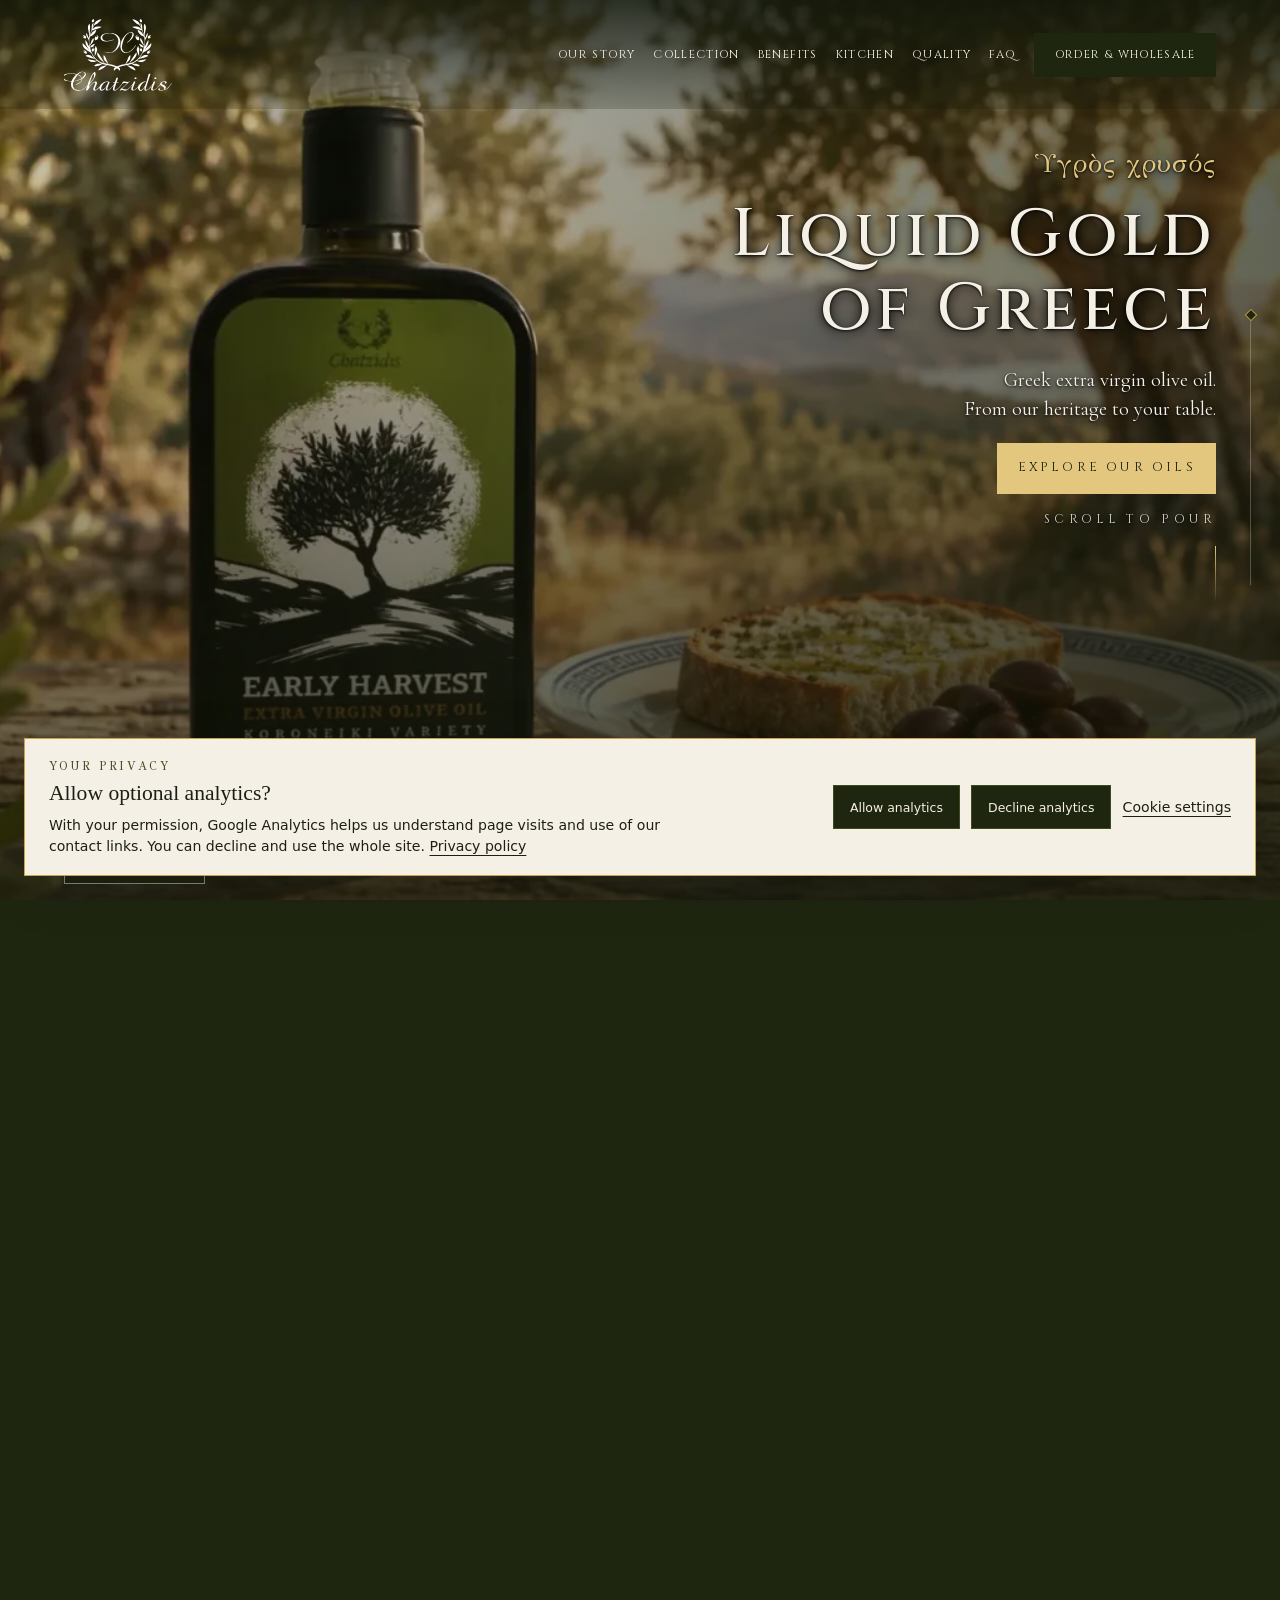
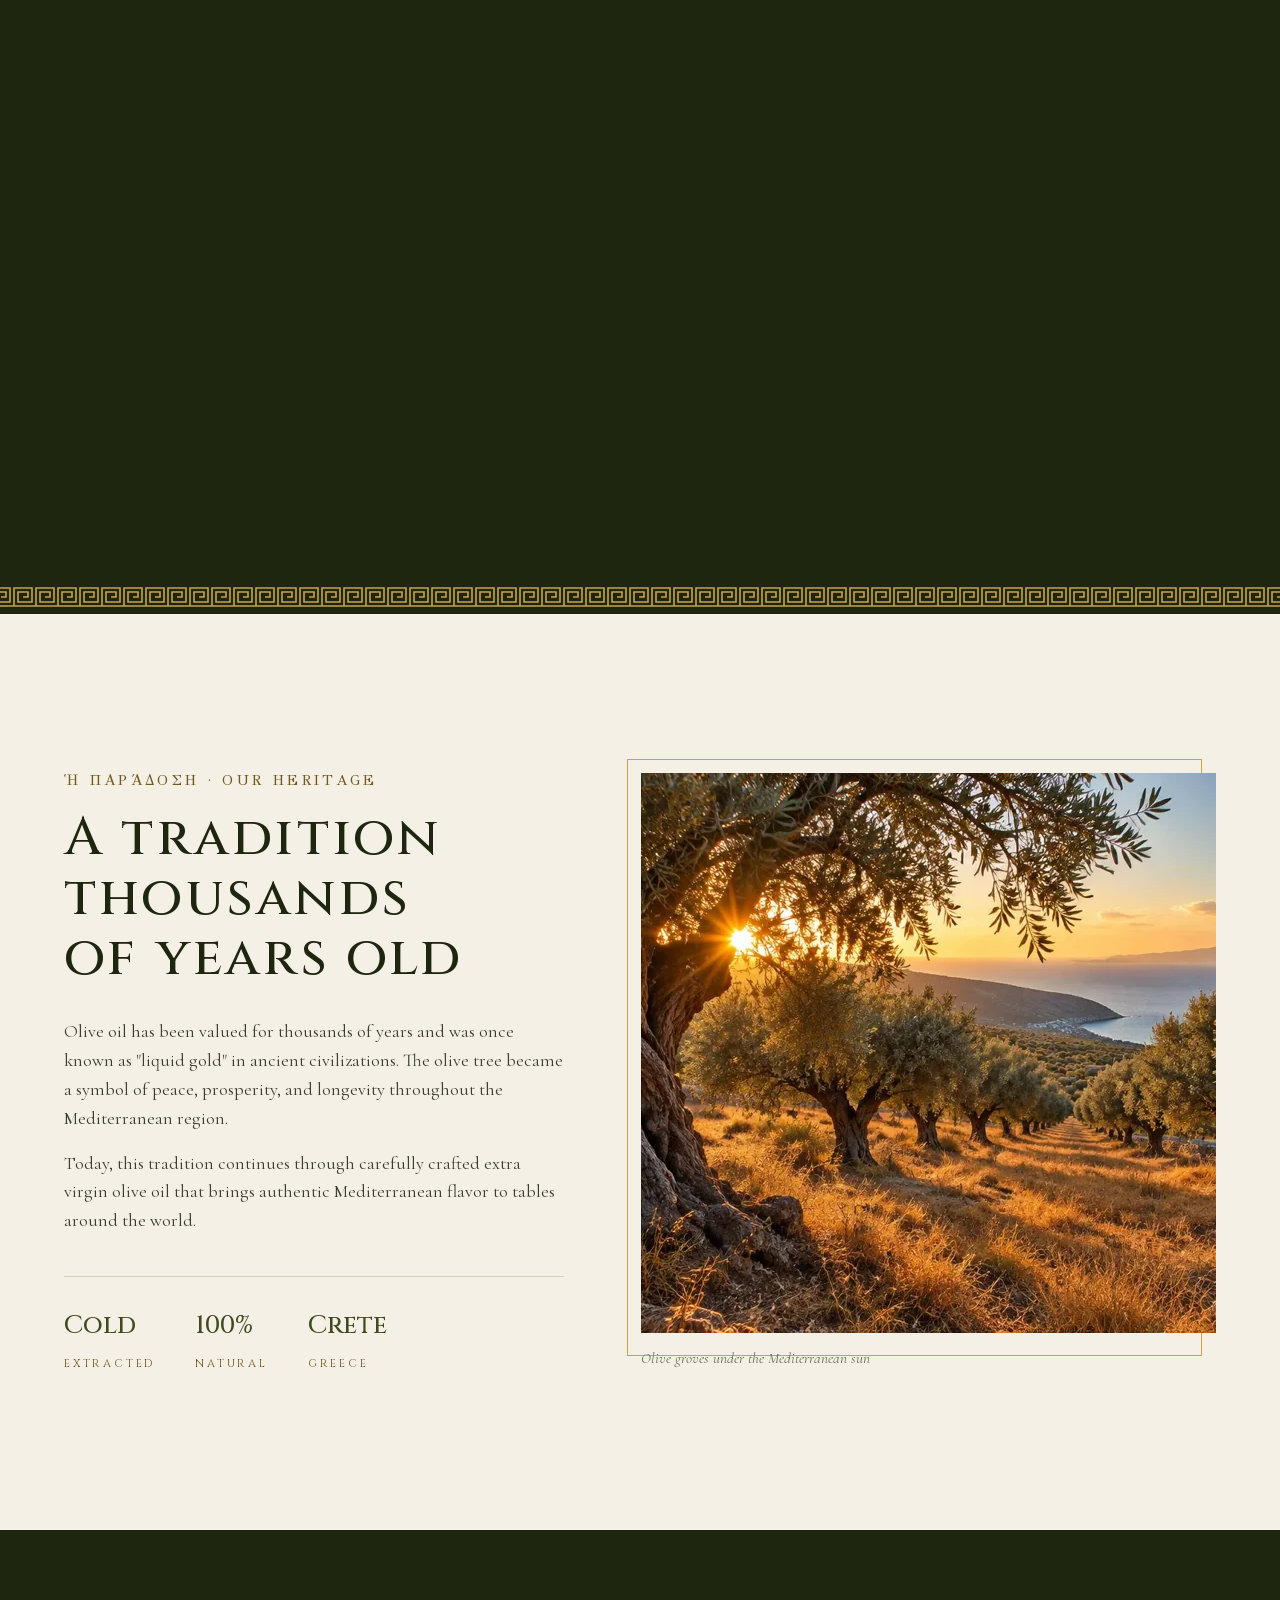
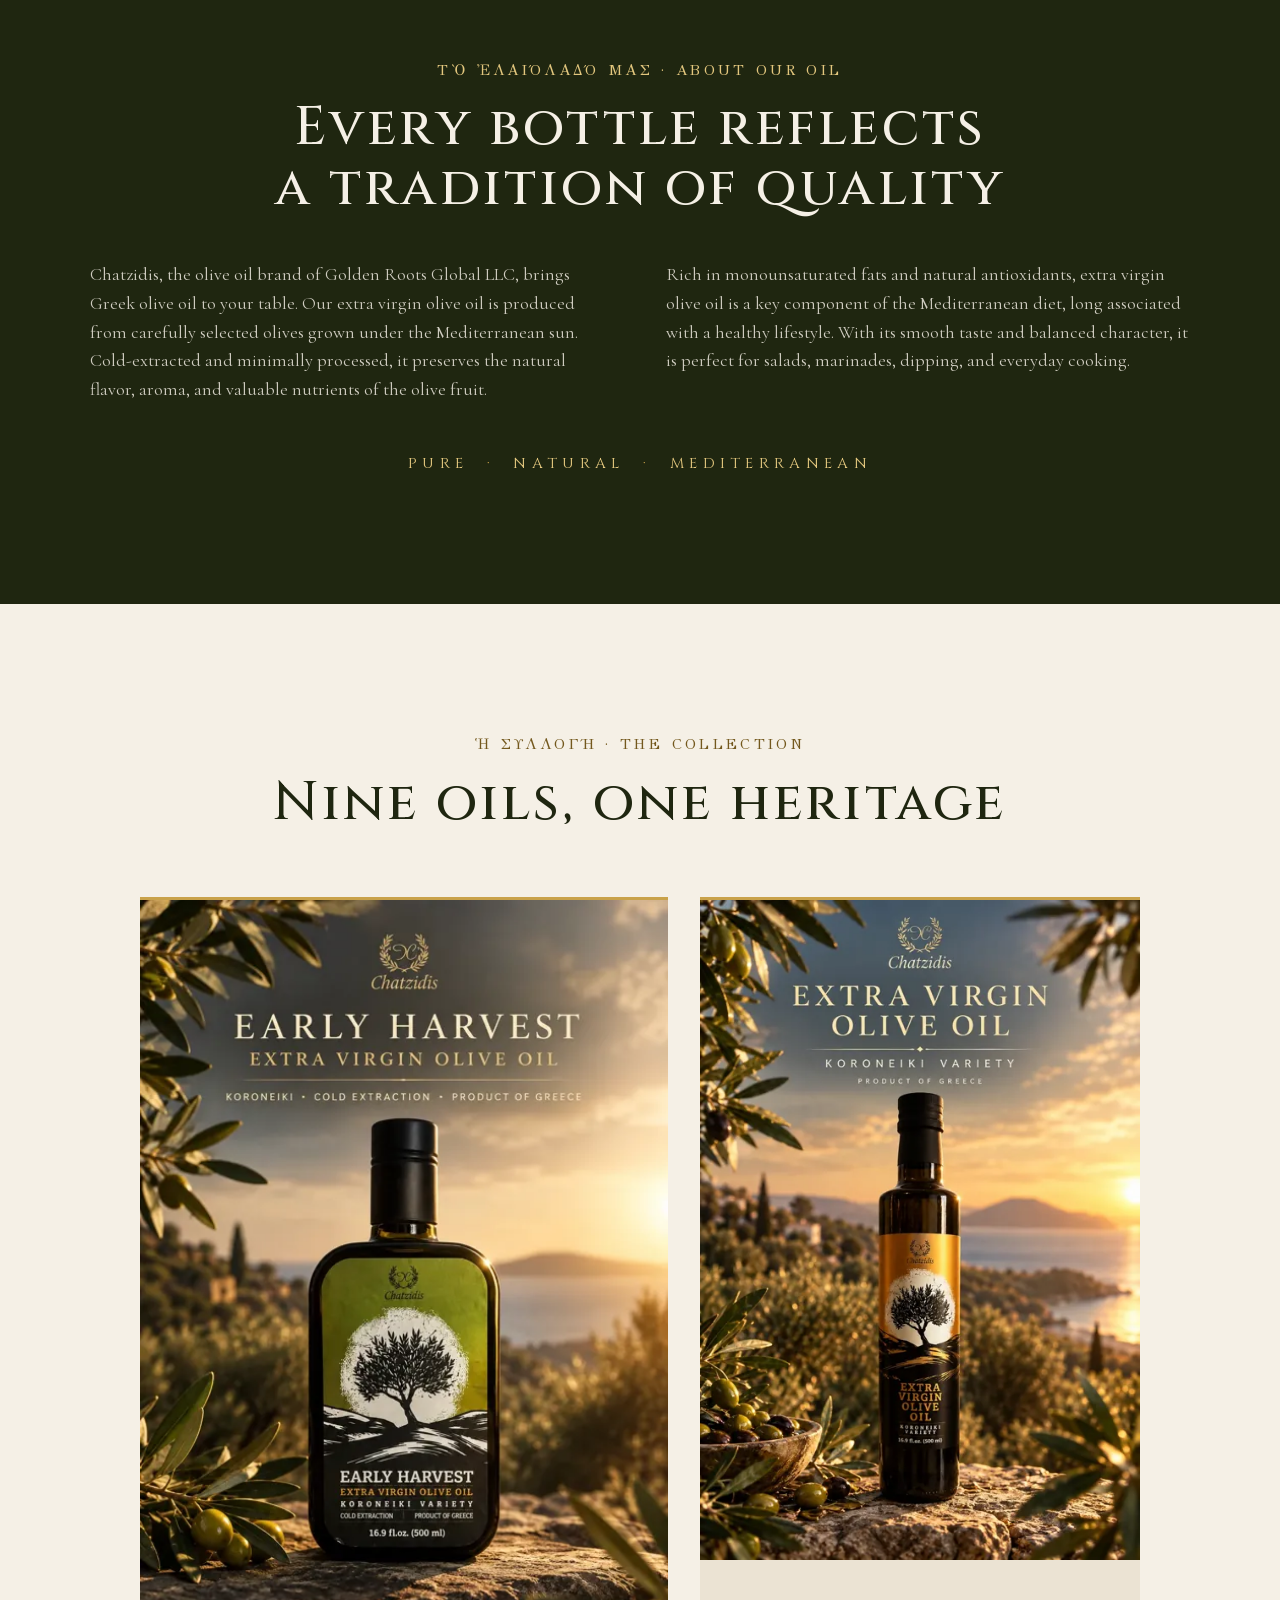
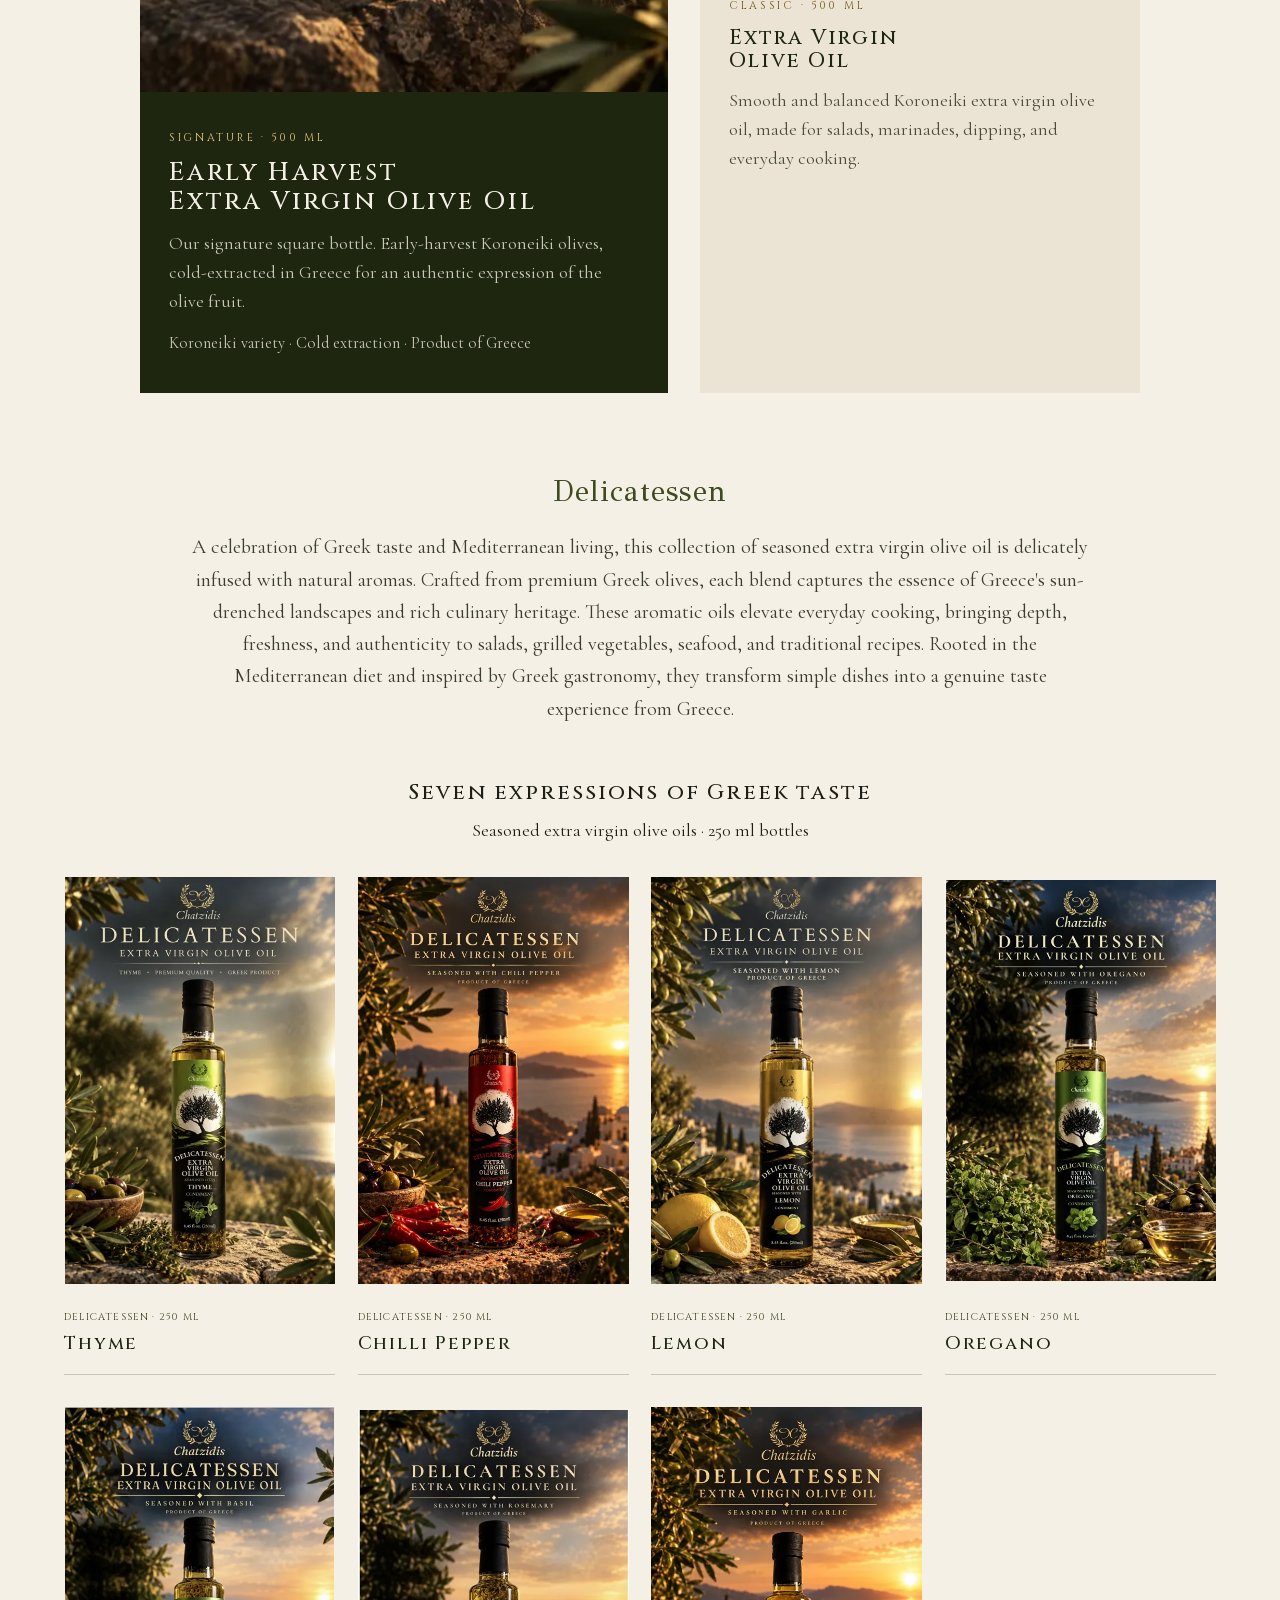
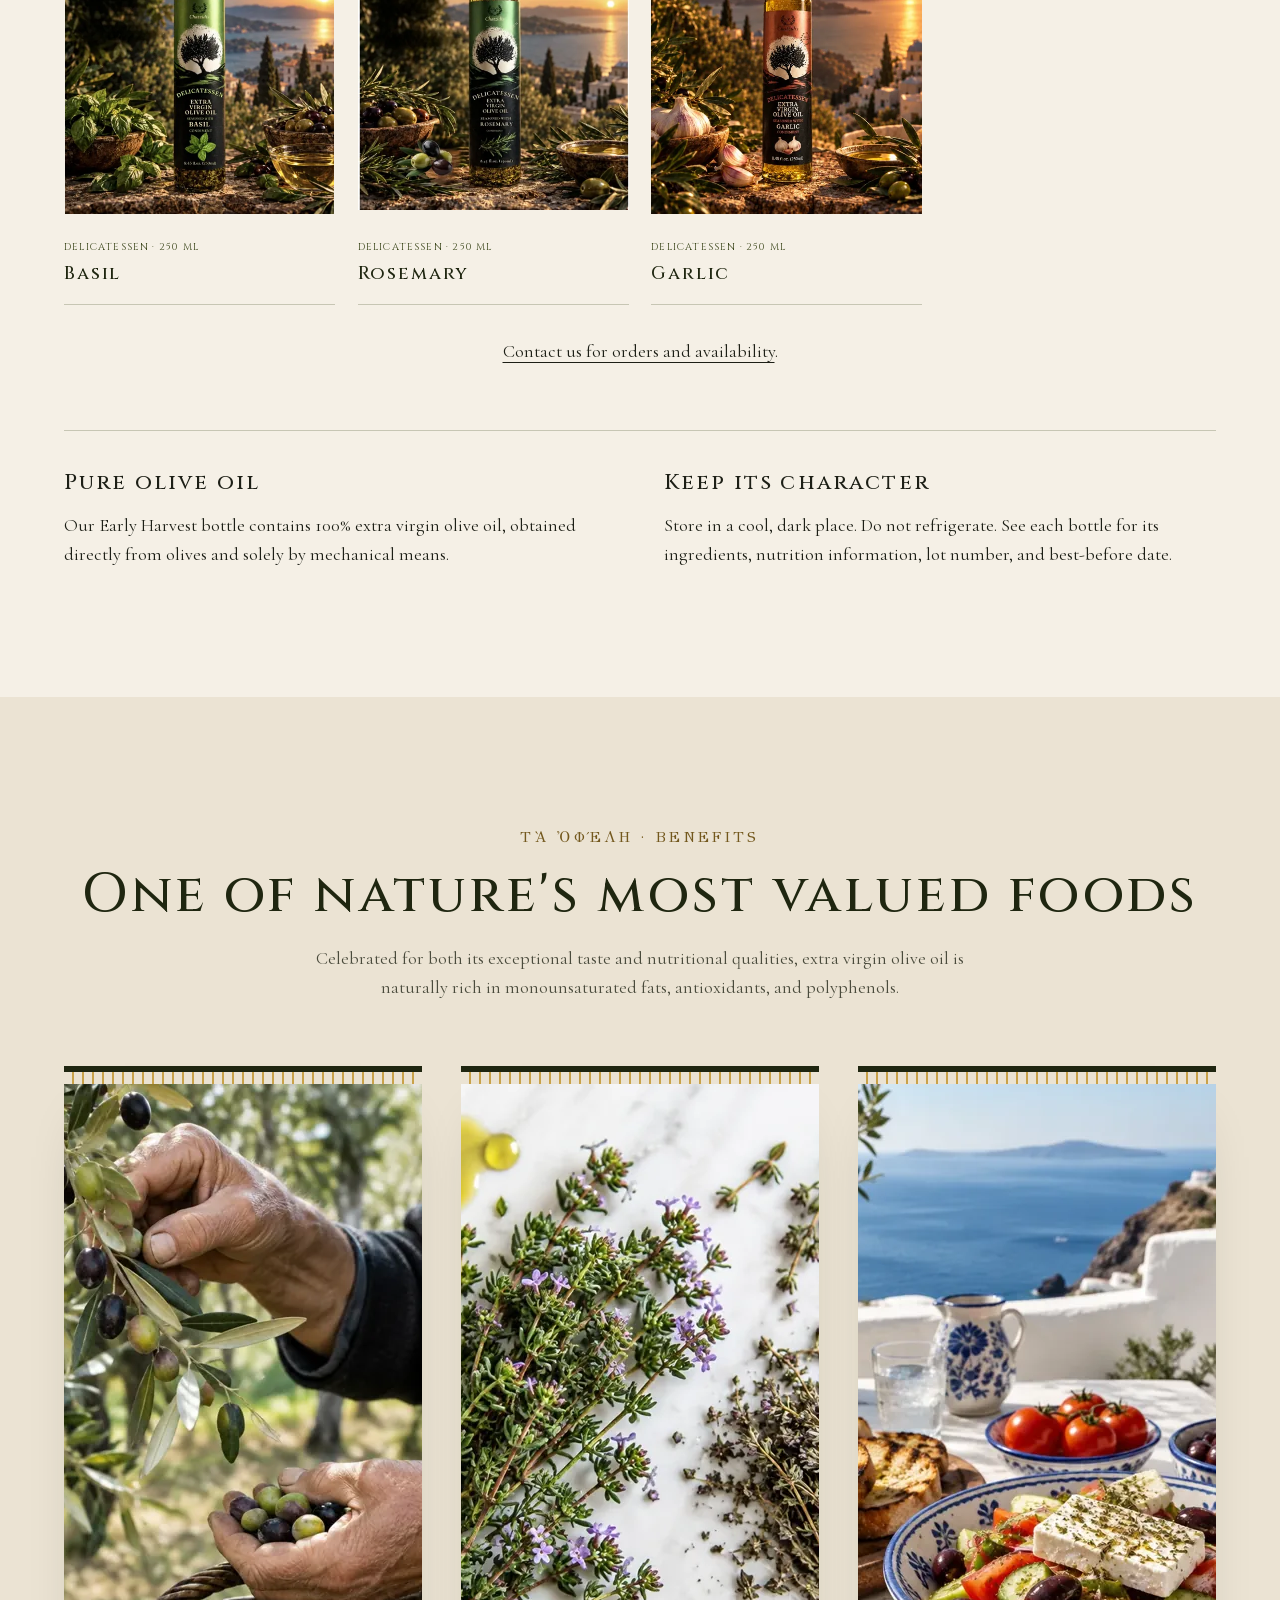
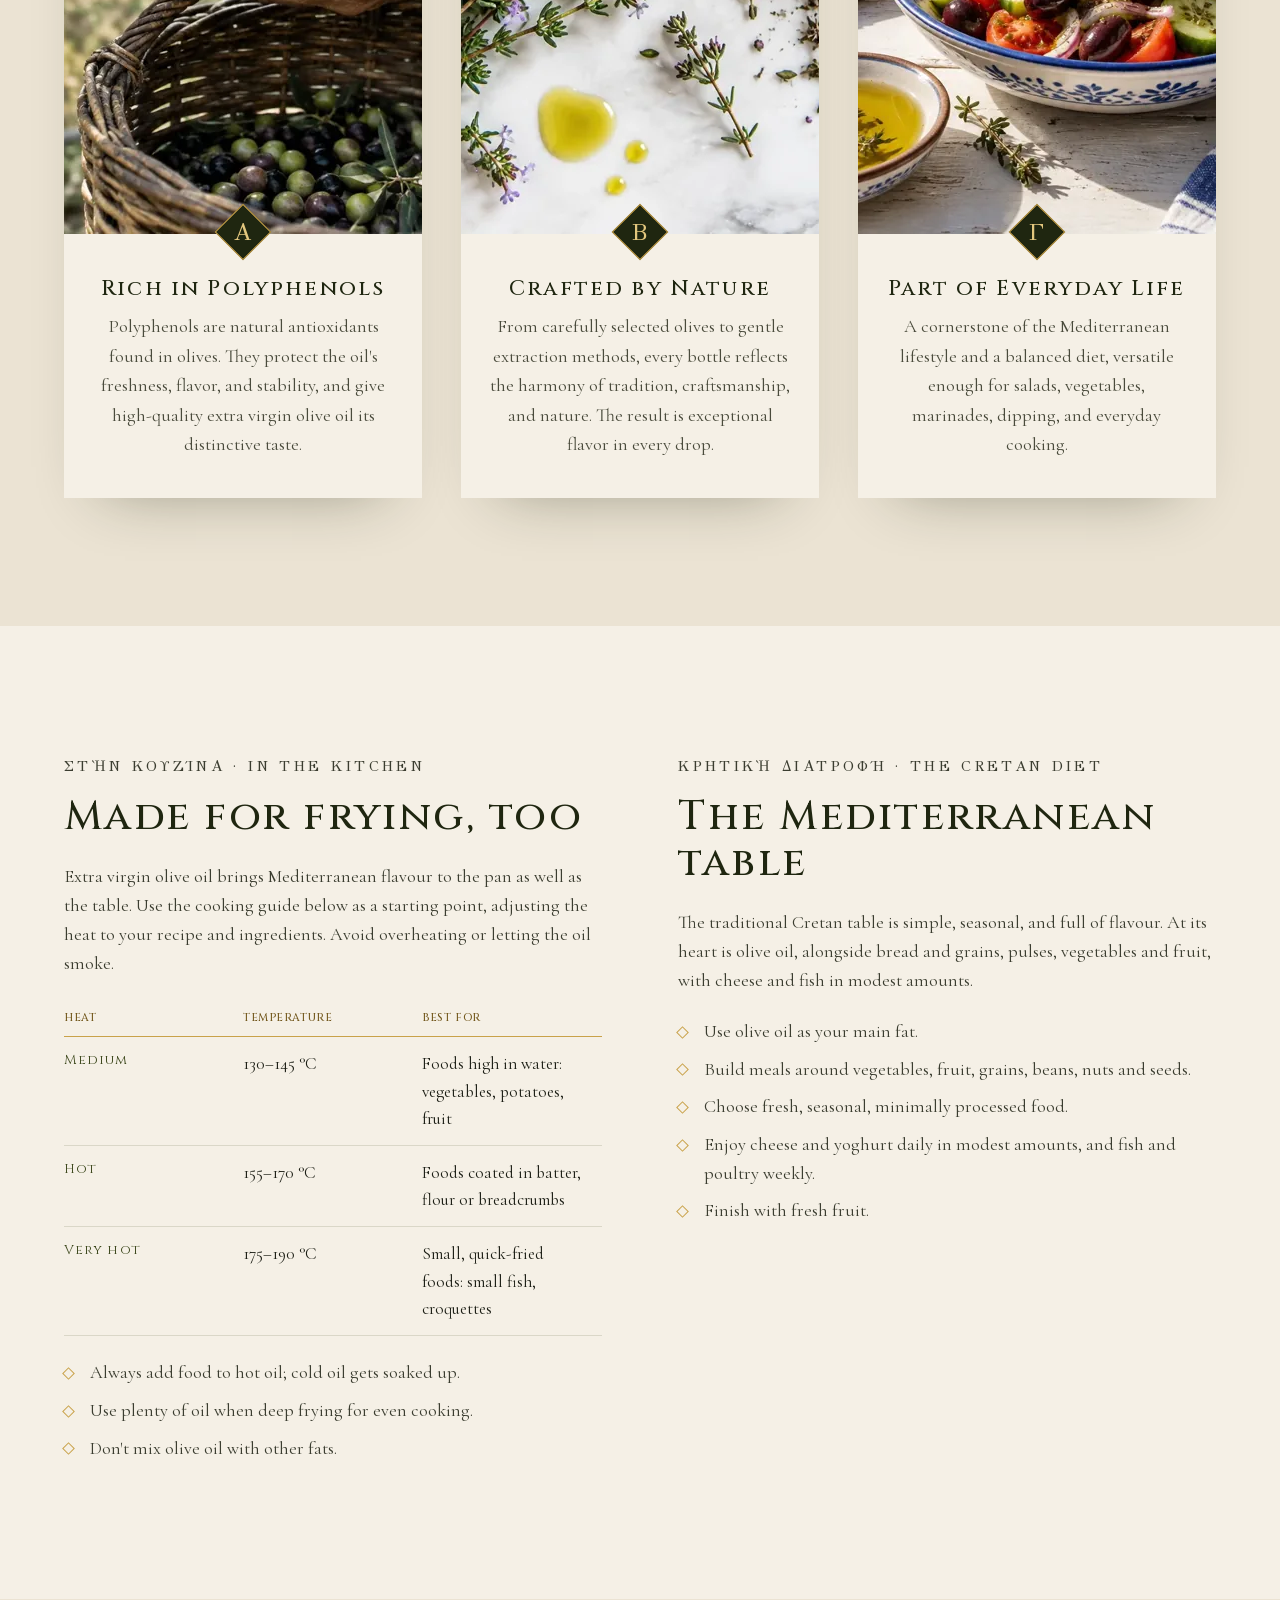
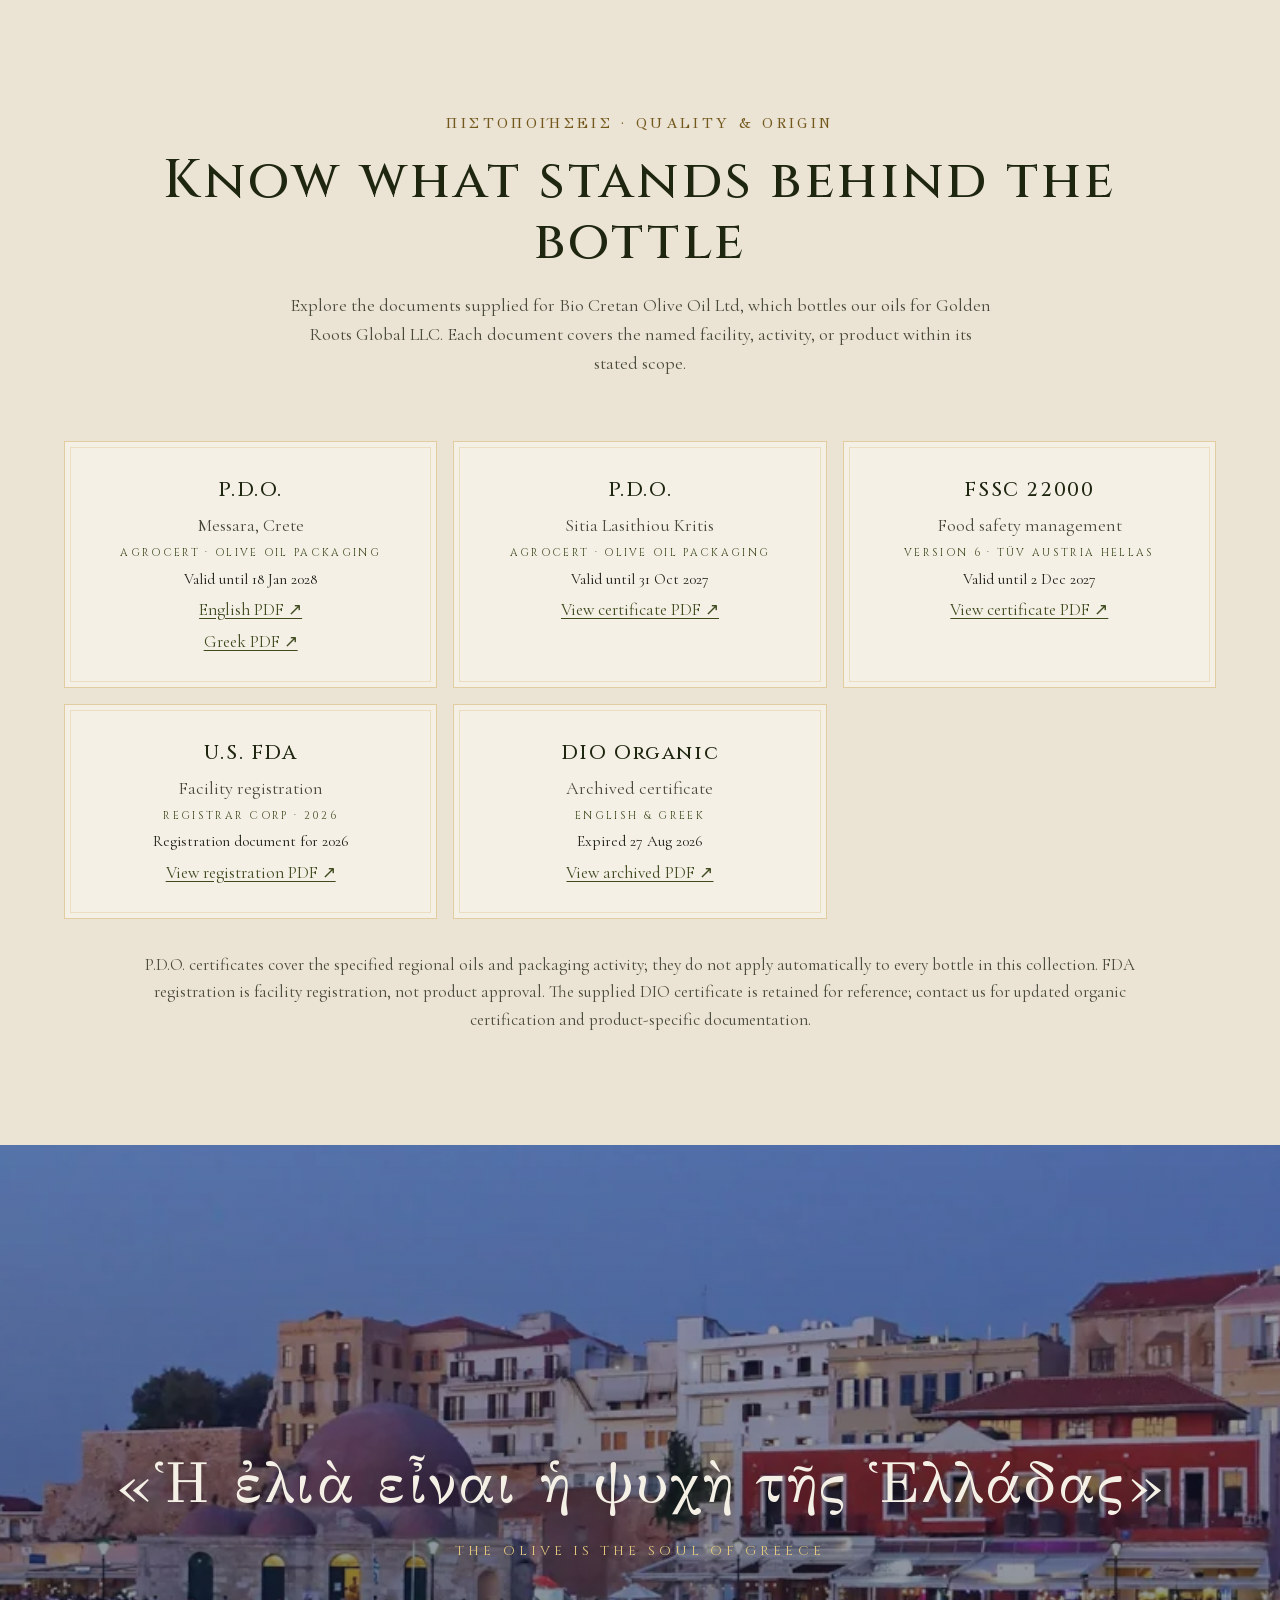
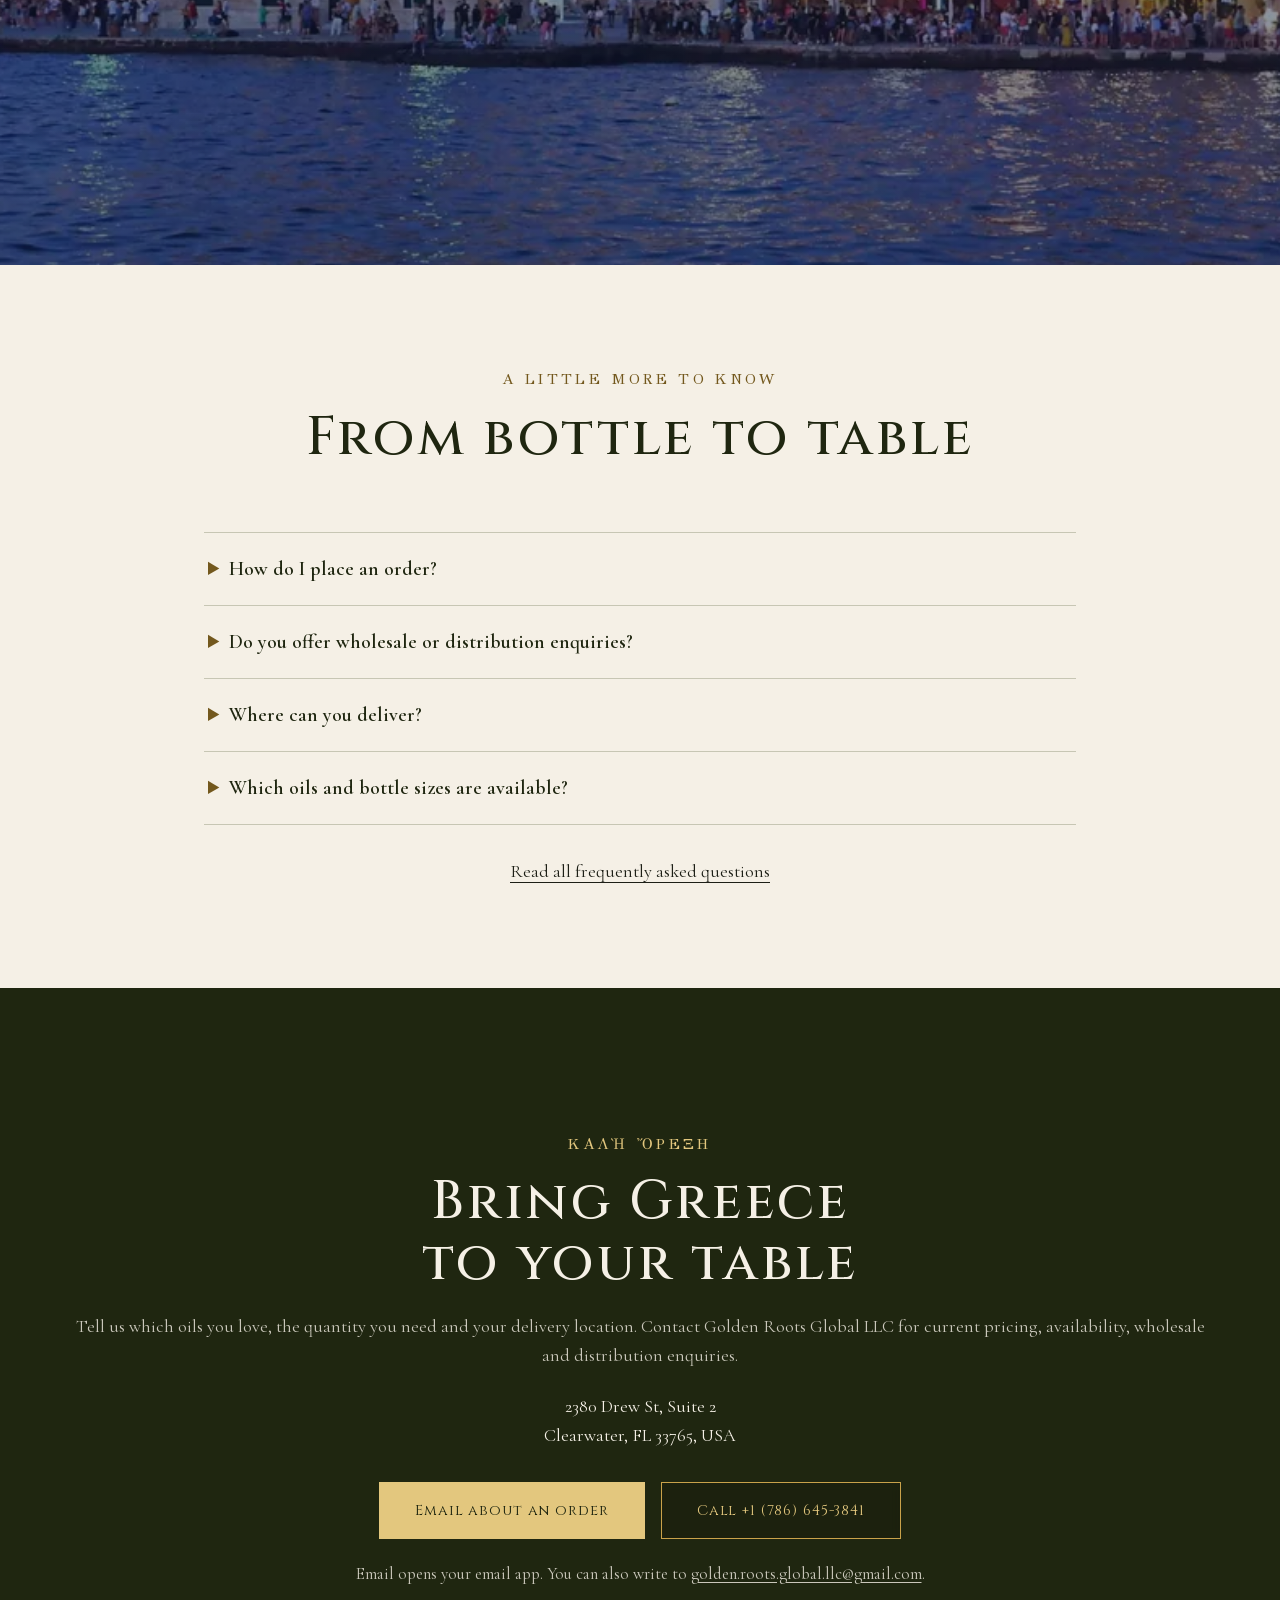
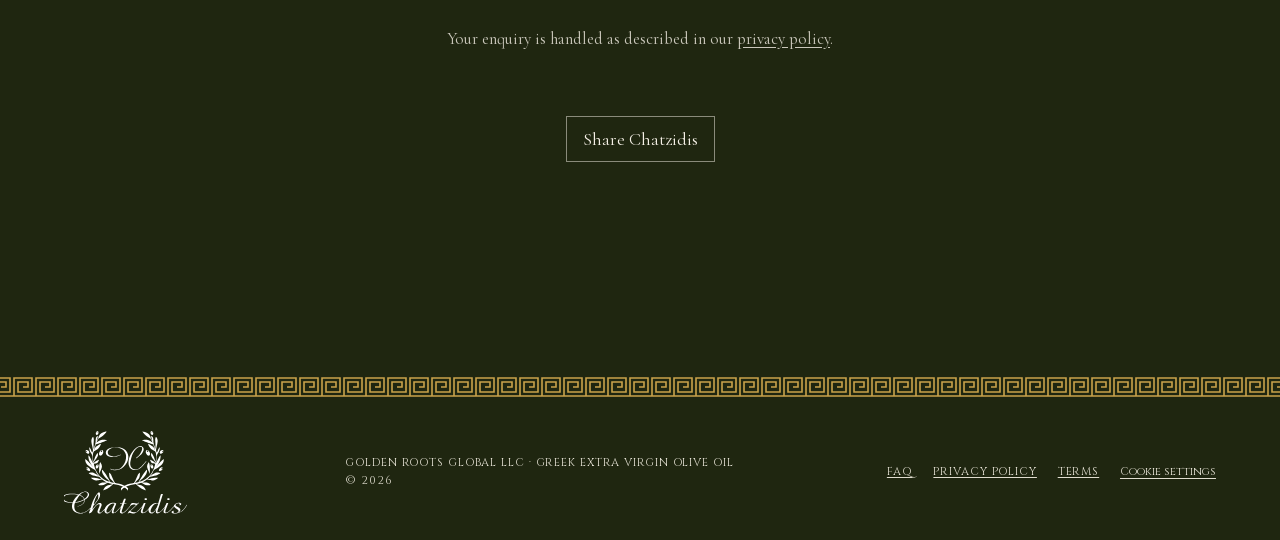
==== commit 88db6b63: "Add accessible scroll reveals and staggered section animations" ====
--- a/index.html
+++ b/index.html
@@ -28,7 +28,7 @@
   <link rel="icon" href="favicon.ico" sizes="32x32" />
   <link rel="apple-touch-icon" href="apple-touch-icon.png" />
   <link rel="stylesheet" href="fonts.css?v=20260930-site" />
-  <link rel="stylesheet" href="styles.css?v=20260930-site" />
+  <link rel="stylesheet" href="styles.css?v=20260930-motion" />
   <script type="application/ld+json">{"@context": "https://schema.org", "@type": "Organization", "name": "Golden Roots Global LLC", "alternateName": "Chatzidis", "url": "https://chatzidisglobal.com/", "logo": "https://chatzidisglobal.com/assets/img/chatzidis-logo.svg", "email": "golden.roots.global.llc@gmail.com", "telephone": "+1-786-645-3841", "address": {"@type": "PostalAddress", "streetAddress": "2380 Drew St, Suite 2", "addressLocality": "Clearwater", "addressRegion": "FL", "postalCode": "33765", "addressCountry": "US"}}</script>
 </head>
 <body>
@@ -84,7 +84,7 @@
           <a href="#collection" class="btn">Discover the Collection</a>
         </div>
 
-        <button class="motion-toggle" id="motion-toggle" type="button" aria-controls="pour-canvas" hidden>Pause animation</button>
+        <button class="motion-toggle" id="motion-toggle" type="button" aria-controls="main-content" hidden>Pause animations</button>
         <div class="progress-rail" aria-hidden="true"><span id="progress-dot"></span></div>
       </div>
     </section>
@@ -105,7 +105,7 @@
         </div>
       </div>
       <figure class="story-img reveal">
-        <img src="assets/img/grove.webp" width="1000" height="560" decoding="async" alt="Ancient Greek olive grove at golden hour" loading="lazy" />
+        <span class="story-image-window"><img src="assets/img/grove.webp" width="1000" height="560" decoding="async" alt="Ancient Greek olive grove at golden hour" loading="lazy" /></span>
         <figcaption>Olive groves under the Mediterranean sun</figcaption>
       </figure>
     </section>
@@ -209,7 +209,7 @@
       <div class="pillars">
         <article class="pillar reveal">
           <div class="pillar-cap"></div>
-          <img src="assets/img/harvest.webp" width="600" height="750" decoding="async" alt="Hands harvesting olives into a woven basket" loading="lazy" />
+          <div class="pillar-image-window"><img src="assets/img/harvest.webp" width="600" height="750" decoding="async" alt="Hands harvesting olives into a woven basket" loading="lazy" /></div>
           <div class="pillar-body">
             <span class="numeral">Α</span>
             <h3>Rich in Polyphenols</h3>
@@ -218,7 +218,7 @@
         </article>
         <article class="pillar reveal">
           <div class="pillar-cap"></div>
-          <img src="assets/img/thyme.webp" width="600" height="750" decoding="async" alt="Sprigs of wild Greek thyme on marble" loading="lazy" />
+          <div class="pillar-image-window"><img src="assets/img/thyme.webp" width="600" height="750" decoding="async" alt="Sprigs of wild Greek thyme on marble" loading="lazy" /></div>
           <div class="pillar-body">
             <span class="numeral">Β</span>
             <h3>Crafted by Nature</h3>
@@ -227,7 +227,7 @@
         </article>
         <article class="pillar reveal">
           <div class="pillar-cap"></div>
-          <img src="assets/img/table.webp" width="600" height="750" decoding="async" alt="Greek table with salad, bread and olive oil overlooking the sea" loading="lazy" />
+          <div class="pillar-image-window"><img src="assets/img/table.webp" width="600" height="750" decoding="async" alt="Greek table with salad, bread and olive oil overlooking the sea" loading="lazy" /></div>
           <div class="pillar-body">
             <span class="numeral">Γ</span>
             <h3>Part of Everyday Life</h3>
@@ -279,12 +279,12 @@
         <h2>Know what stands behind the bottle</h2>
         <p class="section-intro">Explore the documents supplied for Bio Cretan Olive Oil Ltd, which bottles our oils for Golden Roots Global LLC. Each document covers the named facility, activity, or product within its stated scope.</p>
       </header>
-      <ul class="cert-list reveal">
-        <li><strong>P.D.O.</strong><span>Messara, Crete</span><em>AGROCERT · Olive oil packaging</em><small>Valid until 18 Jan 2028</small><a href="assets/certificates/agrocert-messara-en.pdf" target="_blank" rel="noopener">English PDF ↗</a><a href="assets/certificates/agrocert-messara-el.pdf" target="_blank" rel="noopener">Greek PDF ↗</a></li>
-        <li><strong>P.D.O.</strong><span>Sitia Lasithiou Kritis</span><em>AGROCERT · Olive oil packaging</em><small>Valid until 31 Oct 2027</small><a href="assets/certificates/agrocert-sitia-en.pdf" target="_blank" rel="noopener">View certificate PDF ↗</a></li>
-        <li><strong>FSSC 22000</strong><span>Food safety management</span><em>Version 6 · TÜV Austria Hellas</em><small>Valid until 2 Dec 2027</small><a href="assets/certificates/fssc-22000-v6.pdf" target="_blank" rel="noopener">View certificate PDF ↗</a></li>
-        <li><strong>U.S. FDA</strong><span>Facility registration</span><em>Registrar Corp · 2026</em><small>Registration document for 2026</small><a href="assets/certificates/fda-registration-2026.pdf" target="_blank" rel="noopener">View registration PDF ↗</a></li>
-        <li><strong>DIO Organic</strong><span>Archived certificate</span><em>English &amp; Greek</em><small>Expired 27 Aug 2026</small><a href="assets/certificates/dio-organic-2025-2026.pdf" target="_blank" rel="noopener">View archived PDF ↗</a></li>
+      <ul class="cert-list">
+        <li class="reveal"><strong>P.D.O.</strong><span>Messara, Crete</span><em>AGROCERT · Olive oil packaging</em><small>Valid until 18 Jan 2028</small><a href="assets/certificates/agrocert-messara-en.pdf" target="_blank" rel="noopener">English PDF ↗</a><a href="assets/certificates/agrocert-messara-el.pdf" target="_blank" rel="noopener">Greek PDF ↗</a></li>
+        <li class="reveal"><strong>P.D.O.</strong><span>Sitia Lasithiou Kritis</span><em>AGROCERT · Olive oil packaging</em><small>Valid until 31 Oct 2027</small><a href="assets/certificates/agrocert-sitia-en.pdf" target="_blank" rel="noopener">View certificate PDF ↗</a></li>
+        <li class="reveal"><strong>FSSC 22000</strong><span>Food safety management</span><em>Version 6 · TÜV Austria Hellas</em><small>Valid until 2 Dec 2027</small><a href="assets/certificates/fssc-22000-v6.pdf" target="_blank" rel="noopener">View certificate PDF ↗</a></li>
+        <li class="reveal"><strong>U.S. FDA</strong><span>Facility registration</span><em>Registrar Corp · 2026</em><small>Registration document for 2026</small><a href="assets/certificates/fda-registration-2026.pdf" target="_blank" rel="noopener">View registration PDF ↗</a></li>
+        <li class="reveal"><strong>DIO Organic</strong><span>Archived certificate</span><em>English &amp; Greek</em><small>Expired 27 Aug 2026</small><a href="assets/certificates/dio-organic-2025-2026.pdf" target="_blank" rel="noopener">View archived PDF ↗</a></li>
       </ul>
       <p class="cert-note">P.D.O. certificates cover the specified regional oils and packaging activity; they do not apply automatically to every bottle in this collection. FDA registration is facility registration, not product approval. The supplied DIO certificate is retained for reference; contact us for updated organic certification and product-specific documentation.</p>
     </section>
@@ -299,12 +299,12 @@
     </section>
 
     <section class="faq-section" id="faq" aria-labelledby="faq-title">
-      <header class="section-head"><p class="eyebrow">A little more to know</p><h2 id="faq-title">From bottle to table</h2></header>
-      <details class="faq-item"><summary>How do I place an order?</summary><div><p>Email Golden Roots Global LLC or call +1 (786) 645-3841 with the oils and quantities you are interested in. We will discuss current availability, pricing and delivery options. There is no online checkout on this website.</p></div></details>
-<details class="faq-item"><summary>Do you offer wholesale or distribution enquiries?</summary><div><p>Yes. Contact us with your business name, location, products of interest and estimated quantities so we can discuss wholesale or distribution opportunities.</p></div></details>
-<details class="faq-item"><summary>Where can you deliver?</summary><div><p>Delivery availability and costs depend on the destination and order. Send us your city or postal code and requested quantities so we can confirm the options before you order.</p></div></details>
-<details class="faq-item"><summary>Which oils and bottle sizes are available?</summary><div><p>Early Harvest and Classic Koroneiki extra virgin olive oils are presented in 500 ml bottles. The seven Delicatessen flavours—thyme, chilli pepper, lemon, oregano, basil, rosemary and garlic—are presented in 250 ml bottles. Ask us for current stock.</p></div></details>
-      <p class="collection-note"><a class="text-link" href="faq.html">Read all frequently asked questions</a></p>
+      <header class="section-head reveal"><p class="eyebrow">A little more to know</p><h2 id="faq-title">From bottle to table</h2></header>
+      <details class="faq-item reveal"><summary>How do I place an order?</summary><div><p>Email Golden Roots Global LLC or call +1 (786) 645-3841 with the oils and quantities you are interested in. We will discuss current availability, pricing and delivery options. There is no online checkout on this website.</p></div></details>
+<details class="faq-item reveal"><summary>Do you offer wholesale or distribution enquiries?</summary><div><p>Yes. Contact us with your business name, location, products of interest and estimated quantities so we can discuss wholesale or distribution opportunities.</p></div></details>
+<details class="faq-item reveal"><summary>Where can you deliver?</summary><div><p>Delivery availability and costs depend on the destination and order. Send us your city or postal code and requested quantities so we can confirm the options before you order.</p></div></details>
+<details class="faq-item reveal"><summary>Which oils and bottle sizes are available?</summary><div><p>Early Harvest and Classic Koroneiki extra virgin olive oils are presented in 500 ml bottles. The seven Delicatessen flavours—thyme, chilli pepper, lemon, oregano, basil, rosemary and garlic—are presented in 250 ml bottles. Ask us for current stock.</p></div></details>
+      <p class="collection-note reveal"><a class="text-link" href="faq.html">Read all frequently asked questions</a></p>
     </section>
 
     <!-- ============ CONTACT ============ -->
@@ -356,6 +356,7 @@
   <script src="analytics.js?v=20260930-site" defer></script>
   <script src="cookies.js?v=20260930-site" defer></script>
   <script src="site.js?v=20260930-site" defer></script>
-  <script src="main.js?v=20260930-site" defer></script>
+  <script src="main.js?v=20260930-motion" defer></script>
+  <script src="scroll.js?v=20260930-motion" defer></script>
 </body>
 </html>
--- a/styles.css
+++ b/styles.css
@@ -236,15 +236,38 @@
 .brand-foot { display: block; flex-shrink: 0; }
 .brand-foot img { display: block; width: 128px; height: auto; filter: brightness(0) invert(1); }
 
-/* ---------- Reveal ---------- */
-.reveal { opacity: 0; transform: translateY(40px); transition: opacity 1.1s ease, transform 1.1s cubic-bezier(.2, .7, .2, 1); }
-.reveal.in { opacity: 1; transform: none; }
-.pillar.reveal:nth-child(2) { transition-delay: .15s; }
-.pillar.reveal:nth-child(3) { transition-delay: .3s; }
-
+/* ---------- Scroll reveals: visible by default, enhanced after observer setup ---------- */
+.reveal { opacity: 1; transform: none; }
+.scroll-motion-enabled .reveal {
+  transition: opacity 800ms ease, transform 950ms cubic-bezier(.16, 1, .3, 1);
+  transition-delay: var(--reveal-delay, 0ms);
+}
+.scroll-motion-enabled .reveal-pending {
+  opacity: 0;
+  transform: translateY(32px);
+}
+.scroll-motion-enabled .story-img.reveal-pending { transform: translateY(24px) scale(.97); }
+.scroll-motion-enabled .section-head.reveal-pending { transform: translateY(22px); }
+.scroll-motion-enabled .banner blockquote.reveal-pending { transform: translateY(28px) scale(.97); }
+.story-image-window, .pillar-image-window { display: block; overflow: hidden; }
+.scroll-motion-enabled :is(.story-image-window, .pillar-image-window, .range-img) img {
+  transition: transform 1400ms cubic-bezier(.16, 1, .3, 1);
+  transition-delay: var(--reveal-delay, 0ms);
+}
+.scroll-motion-enabled .reveal-pending :is(.story-image-window, .pillar-image-window, .range-img) img {
+  transform: scale(1.07);
+}
+.reveal.reveal-instant, .reveal.reveal-instant img { transition: none !important; }
+@media (max-width: 600px) {
+  .scroll-motion-enabled .reveal-pending { transform: translateY(20px); }
+  .scroll-motion-enabled .reveal { transition-duration: 600ms, 750ms; }
+}
 @media (prefers-reduced-motion: reduce) {
-  .reveal { opacity: 1; transform: none; transition: none; }
-  .scroll-cue { animation: none; }
+  .scroll-motion-enabled .reveal-pending { opacity: 1; transform: none; }
+  .scroll-motion-enabled .reveal-pending img { transform: none; }
+}
+@media print {
+  .scroll-motion-enabled .reveal-pending { opacity: 1; transform: none; }
 }
 
 /* ---------- About ---------- */
@@ -445,8 +468,6 @@
 .motion-toggle { position: absolute; bottom: 1rem; left: var(--gutter); z-index: 3; min-height: 44px; padding: .55rem .85rem; border: 1px solid #f5f0e680; background: #1f2610e8; color: var(--marble); font-size: 1rem; cursor: pointer; }
 body:not(.motion-enabled) .motion-hint, body:not(.motion-enabled) .scroll-cue, body:not(.motion-enabled) .progress-rail { display: none; }
 body:not(.motion-enabled) .beat:not(.beat-1) { display: none; }
-/* Content remains readable without JavaScript or animation support. */
-.reveal { opacity: 1; transform: none; }
 .eyebrow, .stats span, .tag { color: #73581d; }
 .about .eyebrow, .visit .eyebrow, .range-feature .tag { color: var(--gold-soft); }
 .flavour-card h3 { font-family: var(--display); font-weight: 500; font-size: 1.15rem; margin-top: .35rem; color: var(--olive-deep); }
